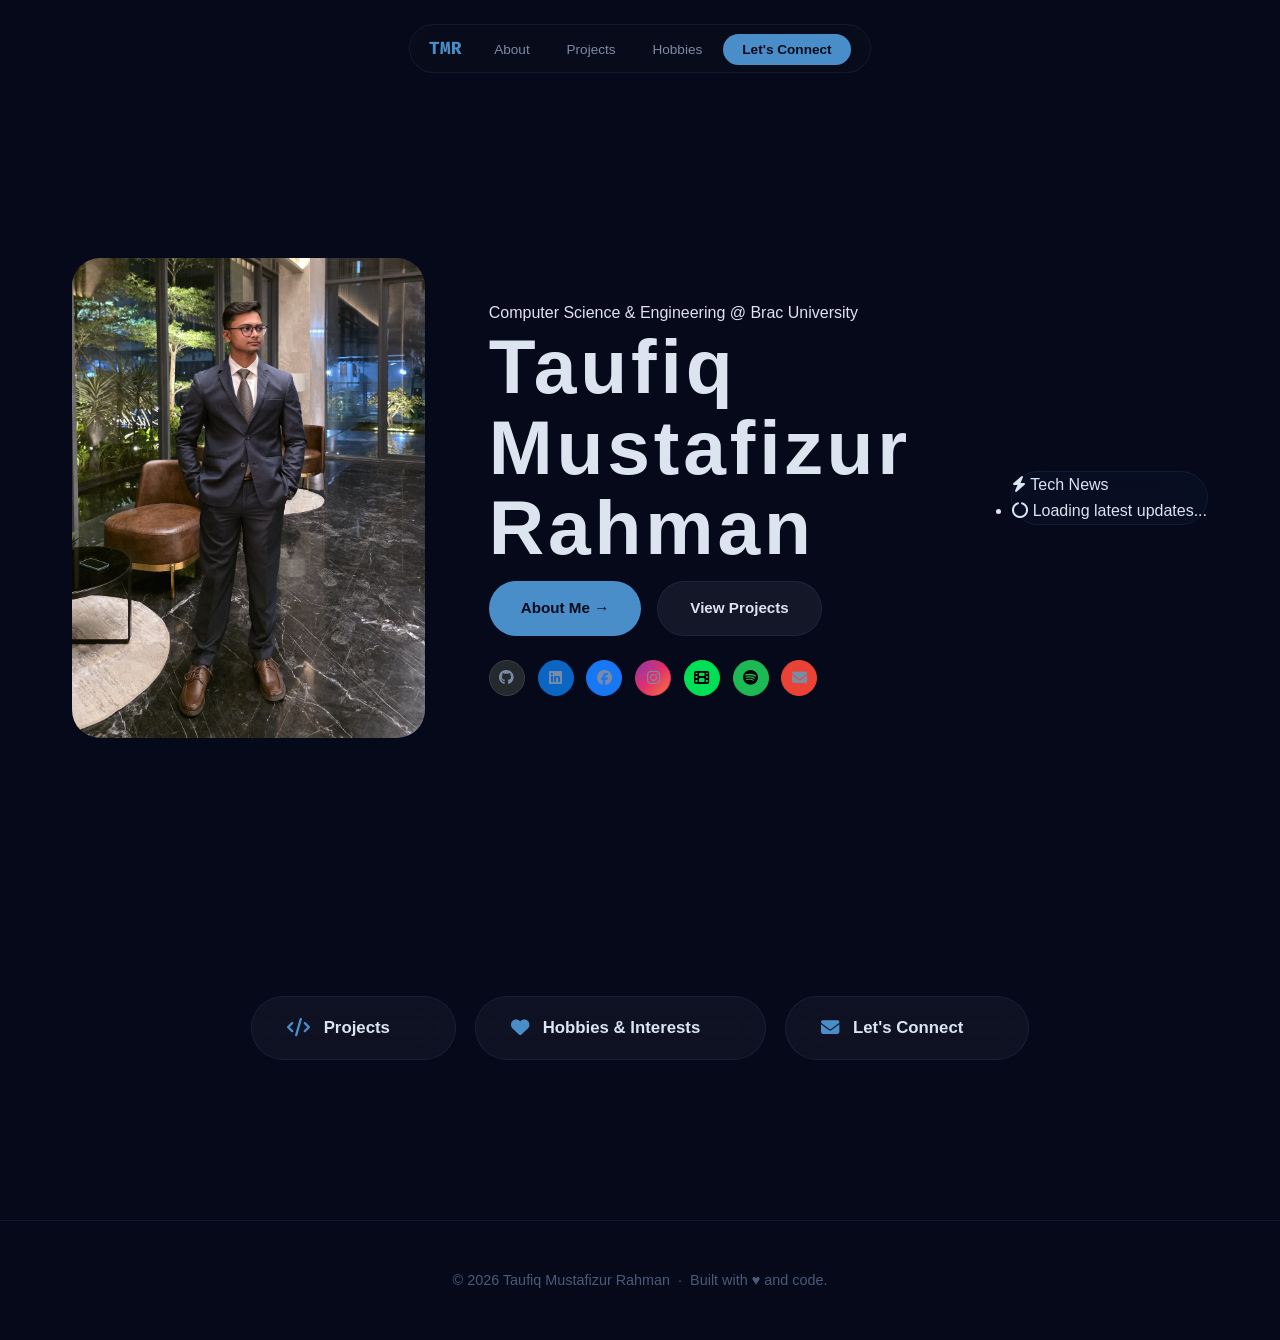
==== index.html @ 43b79d64 "Update index.html" ====
<!DOCTYPE html>
<html lang="en">

<head>
    <meta charset="UTF-8">
    <meta name="viewport" content="width=device-width, initial-scale=1.0">
    <title>Taufiq Mustafizur Rahman | Portfolio</title>
    <meta name="description"
        content="Portfolio of Taufiq Mustafizur Rahman — Computer Science & Engineering student at Brac University.">
    <link rel="preconnect" href="https://fonts.googleapis.com">
    <link rel="preconnect" href="https://fonts.gstatic.com" crossorigin>
    <link
        href="https://fonts.googleapis.com/css2?family=Plus+Jakarta+Sans:wght@300;400;500;600;700;800&family=Fira+Code:wght@400;500;600&display=swap"
        rel="stylesheet">
    <link rel="stylesheet" href="https://cdnjs.cloudflare.com/ajax/libs/font-awesome/6.4.0/css/all.min.css">
    <link rel="stylesheet" href="style.css">
</head>

<body>
    <!-- Animated Background -->
    <div class="portfolio-bg">
        <div class="orb orb-1"></div>
        <div class="orb orb-2"></div>
        <div class="orb orb-3"></div>
    </div>

    <!-- Floating Particles -->
    <div class="particles-container" id="particles"></div>

    <!-- Cursor Glow -->
    <div class="cursor-glow" id="cursorGlow"></div>

    <nav class="navbar">
        <div class="nav-container">
            <a href="index.html" class="logo">TMR</a>
            <ul class="nav-links">
                <li><a href="about.html">About</a></li>
                <li><a href="projects.html">Projects</a></li>
                <li><a href="hobbies.html">Hobbies</a></li>
                <li><a href="connect.html" class="btn-nav">Let's Connect</a></li>
            </ul>
            <div class="hamburger">
                <span></span>
                <span></span>
                <span></span>
            </div>
        </div>
    </nav>

    <main>
        <!-- Hero Section -->
        <section id="home" class="hero">
            <div class="hero-content">

                <!-- Photo — blends into background -->
                <div class="hero-image-container">
                    <div class="image-blend-wrapper">
                        <img src="profile.jpg" alt="Taufiq Mustafizur Rahman" id="profile-pic">
                    </div>
                </div>

                <!-- Text -->
                <div class="hero-text">
                    <p class="hero-label">Computer Science &amp; Engineering @ Brac University</p>
                    <h1 class="greeting-name">
                        Taufiq
                        <span class="name-accent">Mustafizur</span>
                        Rahman
                    </h1>
                    <div class="hero-buttons">
                        <a href="about.html" class="btn-primary glow-btn">About Me →</a>
                        <a href="projects.html" class="btn-secondary">View Projects</a>
                    </div>
                    <div class="hero-socials">
                        <a href="https://github.com/taufiqmrahman" target="_blank" aria-label="GitHub"
                            class="social-github"><i class="fa-brands fa-github"></i></a>
                        <a href="https://www.linkedin.com/in/taufiq222/" target="_blank" aria-label="LinkedIn"
                            class="social-linkedin"><i class="fa-brands fa-linkedin"></i></a>
                        <a href="https://www.facebook.com/Letthebatbewithyou" target="_blank" aria-label="Facebook"
                            class="social-facebook"><i class="fa-brands fa-facebook"></i></a>
                        <a href="https://www.instagram.com/letthebatbewithyou/" target="_blank" aria-label="Instagram"
                            class="social-instagram"><i class="fa-brands fa-instagram"></i></a>
                        <a href="https://letterboxd.com/darkknight_exe/" target="_blank" aria-label="Letterboxd"
                            class="social-letterboxd"><i class="fa-solid fa-film"></i></a>
                        <a href="https://open.spotify.com/user/31wwhp4rhueq36bjptexk4fy2ndi?si=0b77aac83c774318"
                            target="_blank" aria-label="Spotify" class="social-spotify"><i
                                class="fa-brands fa-spotify"></i></a>
                        <a href="mailto:taufiq222003@gmail.com" aria-label="Email" class="social-email"><i
                                class="fa-solid fa-envelope"></i></a>
                    </div>
                </div>

                <!-- Tech News Section -->
                <div class="hero-news glassmorphism">
                    <div class="news-header">
                        <i class="fa-solid fa-bolt" style="color: var(--accent-light);"></i> Tech News
                    </div>
                    <div class="news-scroll-container">
                        <ul id="newsList" class="news-list">
                            <li><i class="fa-solid fa-circle-notch fa-spin"></i> Loading latest updates...</li>
                        </ul>
                    </div>
                </div>
            </div>
        </section>

        <!-- Explore Section -->
        <section id="explore" class="section explore-section">
            <div class="explore-buttons">
                <a href="projects.html" class="explore-btn" id="exploreProjects">
                    <i class="fa-solid fa-code"></i>
                    <span>Projects</span>
                    <span class="explore-btn-arrow">→</span>
                </a>
                <a href="hobbies.html" class="explore-btn" id="exploreHobbies">
                    <i class="fa-solid fa-heart"></i>
                    <span>Hobbies &amp; Interests</span>
                    <span class="explore-btn-arrow">→</span>
                </a>
                <a href="connect.html" class="explore-btn" id="exploreConnect">
                    <i class="fa-solid fa-envelope"></i>
                    <span>Let's Connect</span>
                    <span class="explore-btn-arrow">→</span>
                </a>
            </div>
        </section>
    </main>

    <footer>
        <p>© <span id="year"></span> Taufiq Mustafizur Rahman &nbsp;·&nbsp; Built with <span class="heart">♥</span> and code.</p>
    </footer>

    <script src="script.js"></script>
</body>

</html>
---- style.css ----
@font-face {
    font-family: 'Batman Forever';
    src: url('batman forever/batmfa__.ttf') format('truetype');
    font-weight: normal;
    font-style: normal;
}

:root {
    --bg-color: #06091a;
    --bg-card: rgba(255, 255, 255, 0.04);
    --bg-card-hover: rgba(255, 255, 255, 0.07);
    --text-primary: #dce4f0;
    --text-secondary: #7a8ba8;
    --text-muted: #4a5a78;
    --accent-cyan: #4a8ec9;
    --accent-purple: #3a6aa0;
    --accent-green: #5a9ad5;
    --accent-yellow: #6aafe0;
    --accent-pink: #3a6aa0;
    --glass-bg: rgba(60, 100, 160, 0.06);
    --glass-border: rgba(74, 142, 201, 0.12);
    --glass-border-hover: rgba(74, 142, 201, 0.25);
    --font-heading: 'Inter', sans-serif;
    --font-body: 'Inter', sans-serif;
    --font-mono: 'Fira Code', monospace;
    --radius-sm: 12px;
    --radius-md: 20px;
    --radius-lg: 28px;
    --radius-xl: 32px;
    --transition: all 0.35s cubic-bezier(0.4, 0, 0.2, 1);
}

* {
    margin: 0;
    padding: 0;
    box-sizing: border-box;
}

html {
    scroll-behavior: smooth;
}

body {
    font-family: var(--font-body);
    background-color: var(--bg-color);
    color: var(--text-primary);
    line-height: 1.6;
    overflow-x: hidden;
    position: relative;
}

/* ===== GOTHAM CITYSCAPE BACKGROUND ===== */
.gotham-bg {
    position: fixed;
    top: 0;
    left: 0;
    width: 100vw;
    height: 100vh;
    z-index: -3;
    pointer-events: none;
    overflow: hidden;
    background: linear-gradient(to bottom, #04061a 0%, #07102a 30%, #0b1535 70%, #0f1a40 100%);
}

.gotham-skyline {
    position: absolute;
    bottom: 0;
    left: 0;
    right: 0;
    height: 55%;
    background:
        /* Front row - darkest, tallest */
        linear-gradient(to bottom, #12141e 0%, #0e1018 100%) no-repeat 2% bottom / 4% 45%,
        linear-gradient(to bottom, #16182a 0%, #10121c 100%) no-repeat 7% bottom / 5% 62%,
        linear-gradient(to bottom, #131520 0%, #0f111a 100%) no-repeat 13% bottom / 3% 35%,
        linear-gradient(to bottom, #191b2e 0%, #12141e 100%) no-repeat 17% bottom / 6% 78%,
        linear-gradient(to bottom, #14162a 0%, #0e1018 100%) no-repeat 24% bottom / 4.5% 50%,
        linear-gradient(to bottom, #1a1c30 0%, #13152a 100%) no-repeat 29% bottom / 7% 85%,
        linear-gradient(to bottom, #12141e 0%, #0e1018 100%) no-repeat 37% bottom / 3.5% 40%,
        linear-gradient(to bottom, #17192c 0%, #11131e 100%) no-repeat 41% bottom / 5% 58%,
        linear-gradient(to bottom, #1c1e34 0%, #14162a 100%) no-repeat 47% bottom / 8% 92%,
        linear-gradient(to bottom, #13152a 0%, #0f111a 100%) no-repeat 56% bottom / 4% 48%,
        linear-gradient(to bottom, #18192e 0%, #12141e 100%) no-repeat 61% bottom / 6% 70%,
        linear-gradient(to bottom, #14162a 0%, #10121c 100%) no-repeat 68% bottom / 4% 52%,
        linear-gradient(to bottom, #1b1d32 0%, #13152a 100%) no-repeat 73% bottom / 7% 82%,
        linear-gradient(to bottom, #15172a 0%, #0f111a 100%) no-repeat 81% bottom / 5% 55%,
        linear-gradient(to bottom, #12141e 0%, #0e1018 100%) no-repeat 87% bottom / 3.5% 42%,
        linear-gradient(to bottom, #17192c 0%, #11131e 100%) no-repeat 91% bottom / 6% 65%,
        linear-gradient(to bottom, #14162a 0%, #0e1018 100%) no-repeat 97% bottom / 4% 50%;
    opacity: 1;
}

/* Building window lights */
.gotham-skyline::after {
    content: '';
    position: absolute;
    bottom: 0;
    left: 0;
    right: 0;
    height: 100%;
    background-image:
        radial-gradient(1px 1px at 8% 60%, rgba(120, 170, 230, 0.5) 50%, transparent 100%),
        radial-gradient(1px 1px at 18% 40%, rgba(120, 170, 230, 0.4) 50%, transparent 100%),
        radial-gradient(1px 1px at 19% 45%, rgba(120, 170, 230, 0.3) 50%, transparent 100%),
        radial-gradient(1px 1px at 30% 30%, rgba(120, 170, 230, 0.5) 50%, transparent 100%),
        radial-gradient(1px 1px at 31% 35%, rgba(120, 170, 230, 0.4) 50%, transparent 100%),
        radial-gradient(1px 1px at 48% 20%, rgba(120, 170, 230, 0.5) 50%, transparent 100%),
        radial-gradient(1px 1px at 49% 25%, rgba(120, 170, 230, 0.3) 50%, transparent 100%),
        radial-gradient(1px 1px at 49% 30%, rgba(120, 170, 230, 0.4) 50%, transparent 100%),
        radial-gradient(1px 1px at 62% 45%, rgba(120, 170, 230, 0.4) 50%, transparent 100%),
        radial-gradient(1px 1px at 74% 32%, rgba(120, 170, 230, 0.5) 50%, transparent 100%),
        radial-gradient(1px 1px at 75% 38%, rgba(120, 170, 230, 0.3) 50%, transparent 100%),
        radial-gradient(1px 1px at 92% 50%, rgba(120, 170, 230, 0.4) 50%, transparent 100%);
}

.gotham-fog {
    position: absolute;
    bottom: 0;
    left: 0;
    right: 0;
    height: 100%;
    background:
        radial-gradient(ellipse 120% 30% at 50% 100%, rgba(8, 6, 18, 0.9) 0%, transparent 60%),
        radial-gradient(ellipse 80% 40% at 20% 90%, rgba(74, 100, 180, 0.04) 0%, transparent 50%),
        radial-gradient(ellipse 80% 40% at 80% 85%, rgba(80, 60, 140, 0.03) 0%, transparent 50%);
    pointer-events: none;
}

/* ===== ANIMATED CLOUDS ===== */
.gotham-cloud {
    position: absolute;
    border-radius: 50%;
    background: radial-gradient(ellipse, rgba(50, 55, 90, 0.8) 0%, rgba(35, 40, 70, 0.4) 40%, transparent 70%);
    pointer-events: none;
}

.cloud-1 {
    width: 500px;
    height: 130px;
    top: 5%;
    left: -15%;
    animation: driftCloud 35s linear infinite;
}

.cloud-2 {
    width: 650px;
    height: 150px;
    top: 12%;
    left: -25%;
    opacity: 0.85;
    animation: driftCloud 50s 3s linear infinite;
}

.cloud-3 {
    width: 450px;
    height: 110px;
    top: 22%;
    left: -15%;
    opacity: 0.7;
    animation: driftCloud 40s 10s linear infinite;
}

.cloud-4 {
    width: 600px;
    height: 140px;
    top: 8%;
    left: -30%;
    opacity: 0.6;
    animation: driftCloud 55s 18s linear infinite;
}

.cloud-5 {
    width: 400px;
    height: 100px;
    top: 28%;
    left: -12%;
    opacity: 0.55;
    animation: driftCloud 42s 7s linear infinite;
}

@keyframes driftCloud {
    0% {
        transform: translateX(0);
    }

    100% {
        transform: translateX(calc(100vw + 700px));
    }
}

/* ===== SWEEPING SPOTLIGHTS ===== */
.spotlight {
    position: absolute;
    bottom: 0;
    width: 300px;
    height: 110%;
    pointer-events: none;
    background: linear-gradient(to top,
            rgba(140, 175, 240, 0.12) 0%,
            rgba(140, 175, 240, 0.05) 30%,
            rgba(140, 175, 240, 0.015) 60%,
            transparent 90%);
    /* Cone shape: narrow point at bottom center, wide spread at top */
    clip-path: polygon(50% 100%, 0% 0%, 100% 0%);
}

/* Spotlight 1 — pivots from bottom-left area */
.spotlight-1 {
    left: 15%;
    transform-origin: bottom center;
    animation: sweepBeam1 7s ease-in-out infinite;
}

/* Spotlight 2 — pivots from bottom-right area */
.spotlight-2 {
    right: 15%;
    transform-origin: bottom center;
    animation: sweepBeam2 9s 3s ease-in-out infinite;
    opacity: 0.8;
}

@keyframes sweepBeam1 {
    0% {
        transform: rotate(-35deg);
        opacity: 0.3;
    }

    25% {
        transform: rotate(-10deg);
        opacity: 0.8;
    }

    50% {
        transform: rotate(20deg);
        opacity: 0.6;
    }

    75% {
        transform: rotate(-5deg);
        opacity: 0.9;
    }

    100% {
        transform: rotate(-35deg);
        opacity: 0.3;
    }
}

@keyframes sweepBeam2 {
    0% {
        transform: rotate(30deg);
        opacity: 0.2;
    }

    30% {
        transform: rotate(5deg);
        opacity: 0.7;
    }

    60% {
        transform: rotate(-25deg);
        opacity: 0.5;
    }

    80% {
        transform: rotate(10deg);
        opacity: 0.8;
    }

    100% {
        transform: rotate(30deg);
        opacity: 0.2;
    }
}

/* ===== BAT SIGNAL at top ===== */
.bat-signal {
    position: absolute;
    top: 12%;
    left: 50%;
    transform: translateX(-50%);
    display: flex;
    align-items: center;
    justify-content: center;
    animation: batSignalPulse 4s ease-in-out infinite;
}

.bat-signal img {
    width: 250px;
    height: auto;
    filter: invert(1) sepia(1) saturate(3) hue-rotate(190deg) brightness(2) drop-shadow(0 0 15px rgba(150, 200, 255, 0.9)) drop-shadow(0 0 35px rgba(130, 180, 255, 0.5)) drop-shadow(0 0 70px rgba(110, 160, 240, 0.25));
    opacity: 0.85;
}

@keyframes batSignalPulse {

    0%,
    100% {
        opacity: 0.7;
        transform: translateX(-50%) scale(1);
    }

    50% {
        opacity: 1;
        transform: translateX(-50%) scale(1.04);
    }
}

/* ===== ANIMATED BATS ===== */
.bat-container {
    position: fixed;
    top: 0;
    left: 0;
    width: 100vw;
    height: 100vh;
    z-index: -1;
    pointer-events: none;
    overflow: hidden;
}

.bat {
    position: absolute;
    font-size: 1rem;
    opacity: 0;
    animation-timing-function: linear;
    animation-iteration-count: infinite;
    filter: drop-shadow(0 0 3px rgba(0, 0, 0, 0.5));
}

.bat svg {
    fill: rgba(10, 18, 40, 0.95);
    width: 1em;
    height: 1em;
}

.bat-1 {
    animation: flyBat1 12s 0s infinite;
    font-size: 2.8rem;
}

.bat-2 {
    animation: flyBat2 15s 2s infinite;
    font-size: 2rem;
}

.bat-3 {
    animation: flyBat3 10s 4s infinite;
    font-size: 2.4rem;
}

.bat-4 {
    animation: flyBat4 18s 1s infinite;
    font-size: 1.6rem;
}

.bat-5 {
    animation: flyBat5 14s 6s infinite;
    font-size: 2.6rem;
}

.bat-6 {
    animation: flyBat6 11s 3s infinite;
    font-size: 1.8rem;
}

.bat-7 {
    animation: flyBat7 16s 5s infinite;
    font-size: 2.2rem;
}

.bat-8 {
    animation: flyBat8 13s 7s infinite;
    font-size: 1.4rem;
}

@keyframes flyBat1 {
    0% {
        left: -5%;
        top: 25%;
        opacity: 0;
        transform: scaleX(1);
    }

    5% {
        opacity: 0.6;
    }

    50% {
        top: 15%;
    }

    95% {
        opacity: 0.6;
    }

    100% {
        left: 105%;
        top: 20%;
        opacity: 0;
        transform: scaleX(1);
    }
}

@keyframes flyBat2 {
    0% {
        right: -5%;
        top: 35%;
        opacity: 0;
        transform: scaleX(-1);
        left: auto;
    }

    5% {
        opacity: 0.5;
    }

    50% {
        top: 28%;
    }

    95% {
        opacity: 0.5;
    }

    100% {
        right: 105%;
        top: 32%;
        opacity: 0;
        transform: scaleX(-1);
        left: auto;
    }
}

@keyframes flyBat3 {
    0% {
        left: -5%;
        top: 10%;
        opacity: 0;
        transform: scaleX(1) rotate(-5deg);
    }

    5% {
        opacity: 0.7;
    }

    30% {
        top: 18%;
    }

    70% {
        top: 8%;
    }

    95% {
        opacity: 0.7;
    }

    100% {
        left: 105%;
        top: 14%;
        opacity: 0;
        transform: scaleX(1) rotate(5deg);
    }
}

@keyframes flyBat4 {
    0% {
        left: 20%;
        top: -5%;
        opacity: 0;
    }

    5% {
        opacity: 0.4;
    }

    50% {
        left: 70%;
        top: 30%;
    }

    95% {
        opacity: 0.4;
    }

    100% {
        left: 110%;
        top: 50%;
        opacity: 0;
    }
}

@keyframes flyBat5 {
    0% {
        right: -5%;
        top: 45%;
        opacity: 0;
        transform: scaleX(-1);
        left: auto;
    }

    5% {
        opacity: 0.5;
    }

    40% {
        top: 35%;
    }

    80% {
        top: 42%;
    }

    95% {
        opacity: 0.5;
    }

    100% {
        right: 105%;
        top: 38%;
        opacity: 0;
        transform: scaleX(-1);
        left: auto;
    }
}

@keyframes flyBat6 {
    0% {
        left: -5%;
        top: 55%;
        opacity: 0;
    }

    5% {
        opacity: 0.4;
    }

    50% {
        top: 48%;
    }

    95% {
        opacity: 0.4;
    }

    100% {
        left: 105%;
        top: 52%;
        opacity: 0;
    }
}

@keyframes flyBat7 {
    0% {
        left: 80%;
        top: -5%;
        opacity: 0;
    }

    5% {
        opacity: 0.35;
    }

    50% {
        left: 30%;
        top: 25%;
    }

    95% {
        opacity: 0.35;
    }

    100% {
        left: -10%;
        top: 45%;
        opacity: 0;
    }
}

@keyframes flyBat8 {
    0% {
        left: -5%;
        top: 60%;
        opacity: 0;
        transform: rotate(-8deg);
    }

    5% {
        opacity: 0.3;
    }

    50% {
        top: 50%;
    }

    95% {
        opacity: 0.3;
    }

    100% {
        left: 105%;
        top: 55%;
        opacity: 0;
        transform: rotate(5deg);
    }
}

/* Wing flap animation */
.bat svg {
    animation: wingFlap 0.3s ease-in-out infinite alternate;
}

@keyframes wingFlap {
    0% {
        transform: scaleY(1);
    }

    100% {
        transform: scaleY(0.6);
    }
}

/* ===== CLICK BAT SWARM ===== */
.bat-swarm-container {
    position: fixed;
    top: 0;
    left: 0;
    width: 100vw;
    height: 100vh;
    z-index: 9999;
    pointer-events: none;
    overflow: hidden;
}

.swarm-bat {
    position: absolute;
    opacity: 0;
    pointer-events: none;
}

.swarm-bat svg {
    fill: rgba(8, 12, 30, 0.95);
    width: 1em;
    height: 1em;
    animation: wingFlap 0.15s ease-in-out infinite alternate;
}

/* ===== AMBIENT GLOW BLOBS ===== */
.glow-blob {
    position: fixed;
    border-radius: 50%;
    filter: blur(120px);
    opacity: 0.18;
    z-index: -1;
    pointer-events: none;
}

.glow-blob-1 {
    width: 500px;
    height: 500px;
    background: radial-gradient(circle, rgba(74, 142, 201, 0.6), transparent 70%);
    top: -100px;
    left: -150px;
}

.glow-blob-2 {
    width: 400px;
    height: 400px;
    background: radial-gradient(circle, rgba(58, 106, 160, 0.5), transparent 70%);
    top: 50%;
    right: -100px;
}

.glow-blob-3 {
    width: 350px;
    height: 350px;
    background: radial-gradient(circle, rgba(90, 154, 213, 0.4), transparent 70%);
    bottom: -80px;
    left: 30%;
}

/* ===== TYPOGRAPHY ===== */
h1,
h2,
h3 {
    font-family: var(--font-heading);
    font-weight: 800;
    letter-spacing: -0.02em;
}

.neon-green {
    color: var(--accent-green);
}

/* ===== GLASSMORPHISM UTILITY ===== */
.glassmorphism {
    background: var(--glass-bg);
    backdrop-filter: blur(20px);
    -webkit-backdrop-filter: blur(20px);
    border: 1px solid var(--glass-border);
    border-radius: var(--radius-lg);
}

/* ===== NAVIGATION ===== */
.navbar {
    position: fixed;
    top: 1.5rem;
    left: 50%;
    transform: translateX(-50%);
    z-index: 1000;
    padding: 0.6rem 1.2rem;
    background: rgba(10, 14, 26, 0.6);
    backdrop-filter: blur(20px);
    -webkit-backdrop-filter: blur(20px);
    border: 1px solid var(--glass-border);
    border-radius: 100px;
    transition: var(--transition);
    width: auto;
    max-width: 620px;
}

.nav-container {
    display: flex;
    justify-content: space-between;
    align-items: center;
    gap: 1rem;
}

.logo {
    font-family: var(--font-mono);
    font-size: 1.1rem;
    font-weight: 700;
    color: var(--accent-cyan);
    text-decoration: none;
    display: flex;
    align-items: center;
    gap: 0.4rem;
    white-space: nowrap;
}

.logo-text {
    color: var(--text-primary);
    font-weight: 600;
}

.nav-links {
    display: flex;
    list-style: none;
    gap: 0.3rem;
    align-items: center;
}

.nav-links a {
    color: var(--text-secondary);
    text-decoration: none;
    font-size: 0.85rem;
    font-weight: 500;
    transition: var(--transition);
    padding: 0.5rem 1rem;
    border-radius: 100px;
    position: relative;
}

.nav-links a:hover {
    color: var(--text-primary);
    background: rgba(255, 255, 255, 0.06);
}

.nav-links a:not(.btn-nav)::after {
    display: none;
}

.btn-nav {
    background: var(--accent-cyan) !important;
    color: var(--bg-color) !important;
    font-weight: 700 !important;
    padding: 0.5rem 1.2rem !important;
}

.btn-nav:hover {
    background: #3a7ab8 !important;
    box-shadow: 0 0 20px rgba(74, 142, 201, 0.3);
}

.hamburger {
    display: none;
    flex-direction: column;
    gap: 5px;
    cursor: pointer;
}

.hamburger span {
    width: 22px;
    height: 2px;
    background-color: var(--text-primary);
    transition: var(--transition);
    border-radius: 2px;
}

/* ===== BUTTONS ===== */
.btn-primary,
.btn-secondary {
    display: inline-flex;
    align-items: center;
    gap: 0.5rem;
    padding: 0.9rem 2rem;
    border-radius: 100px;
    text-decoration: none;
    font-family: var(--font-body);
    font-size: 0.95rem;
    font-weight: 600;
    transition: var(--transition);
    cursor: pointer;
    border: none;
}

.btn-primary {
    background: var(--accent-cyan);
    color: var(--bg-color);
}

.btn-primary:hover {
    background: #3a7ab8;
    box-shadow: 0 0 30px rgba(74, 142, 201, 0.3);
    transform: translateY(-2px);
}

.btn-secondary {
    background: rgba(255, 255, 255, 0.06);
    color: var(--text-primary);
    border: 1px solid var(--glass-border);
}

.btn-secondary:hover {
    background: rgba(255, 255, 255, 0.1);
    border-color: var(--glass-border-hover);
    transform: translateY(-2px);
}

.glow-btn {
    position: relative;
}

/* ===== HERO SOCIAL ICONS ===== */
.hero-socials {
    display: flex;
    align-items: center;
    gap: 0.8rem;
    margin-top: 1.5rem;
}

.hero-socials a {
    display: flex;
    align-items: center;
    justify-content: center;
    width: 36px;
    height: 36px;
    border-radius: 50%;
    background: rgba(255, 255, 255, 0.06);
    border: 1px solid rgba(74, 142, 201, 0.15);
    color: var(--text-secondary);
    font-size: 0.95rem;
    text-decoration: none;
    transition: var(--transition);
}

.hero-socials a:hover {
    color: var(--accent-cyan);
    background: rgba(74, 142, 201, 0.12);
    border-color: rgba(74, 142, 201, 0.35);
    transform: translateY(-2px);
    box-shadow: 0 4px 15px rgba(74, 142, 201, 0.2);
}

/* ===== MAIN LAYOUT ===== */
main {
    max-width: 1200px;
    margin: 0 auto;
    padding: 0 2rem;
}

.section {
    padding: 5rem 0;
}

.section-title {
    font-family: var(--font-heading);
    font-size: 2.5rem;
    font-weight: 800;
    color: var(--text-primary);
    margin-bottom: 3rem;
    position: relative;
    display: inline-flex;
    align-items: center;
    gap: 0.75rem;
}

.section-title::before {
    content: '';
    display: inline-block;
    width: 12px;
    height: 12px;
    background: var(--accent-cyan);
    border-radius: 50%;
    flex-shrink: 0;
}

.section-title::after {
    display: none;
}

/* ===== HERO SECTION ===== */
.hero {
    min-height: 100vh;
    display: flex;
    align-items: center;
    padding-top: 6rem;
}

.hero-content {
    display: flex;
    align-items: center;
    gap: 4rem;
    width: 100%;
}

.hero-image-container {
    flex: 1;
    display: flex;
    justify-content: center;
    position: relative;
}

.image-placeholder {
    width: 320px;
    height: 440px;
    border-radius: var(--radius-xl);
    position: relative;
    padding: 4px;
    background: linear-gradient(135deg, #0c1a3a, #4a8ec9, #2a4a7a, #0c1a3a);
    overflow: hidden;
    box-shadow: 0 0 30px rgba(74, 142, 201, 0.2), inset 0 0 20px rgba(0, 0, 0, 0.3);
}

.glow-effect {
    position: absolute;
    inset: 0;
    border-radius: var(--radius-xl);
    box-shadow: 0 0 40px rgba(74, 142, 201, 0.15), 0 0 80px rgba(58, 106, 160, 0.08);
    pointer-events: none;
}

#profile-pic {
    width: 100%;
    height: 100%;
    border-radius: calc(var(--radius-xl) - 4px);
    object-fit: cover;
    object-position: center top;
    background-color: var(--bg-color);
}

.hero-text {
    flex: 1.3;
}

.greeting-name {
    font-family: 'Batman Forever', var(--font-heading), sans-serif;
    font-size: 4.8rem;
    line-height: 1.05;
    color: var(--text-primary);
    margin-bottom: 0.8rem;
    letter-spacing: 0.05em;
    text-shadow: none;
}

.hero-text .neon-green {
    font-family: var(--font-body);
    font-size: 1.1rem;
    font-weight: 500;
    color: var(--accent-cyan);
    letter-spacing: 0.05em;
    text-transform: uppercase;
}

.title {
    font-size: 3.5rem;
    line-height: 1.1;
    margin-bottom: 1.5rem;
}

.greeting {
    font-size: 1rem;
    color: var(--accent-green);
    margin-bottom: 1rem;
}

.description {
    font-size: 1.1rem;
    color: var(--text-secondary);
    margin-bottom: 2rem;
    max-width: 500px;
}

.cursor {
    display: inline-block;
    width: 10px;
    background-color: var(--accent-cyan);
    animation: blink 1s step-end infinite;
}

@keyframes blink {

    0%,
    100% {
        opacity: 1;
    }

    50% {
        opacity: 0;
    }
}

.hero-buttons {
    display: flex;
    gap: 1rem;
    margin-top: 0.5rem;
}

/* ===== PROJECTS (BENTO GRID) ===== */
.projects-grid {
    display: grid;
    grid-template-columns: repeat(auto-fill, minmax(320px, 1fr));
    gap: 1.5rem;
}

.card {
    padding: 2.5rem;
    transition: var(--transition);
    display: flex;
    flex-direction: column;
    border-radius: var(--radius-lg);
    background: var(--bg-card);
    border: 1px solid var(--glass-border);
    backdrop-filter: blur(16px);
    -webkit-backdrop-filter: blur(16px);
    position: relative;
    overflow: hidden;
}

.card::before {
    content: '';
    position: absolute;
    top: 0;
    left: 0;
    right: 0;
    height: 3px;
    background: linear-gradient(90deg, #4a8ec9, #2a4a7a);
    opacity: 0;
    transition: var(--transition);
}

.card:hover {
    transform: translateY(-6px);
    background: var(--bg-card-hover);
    border-color: var(--glass-border-hover);
    box-shadow: 0 20px 40px rgba(0, 0, 0, 0.3);
}

.card:hover::before {
    opacity: 1;
}

.card-icon {
    font-family: var(--font-mono);
    font-size: 2rem;
    color: var(--accent-green);
    margin-bottom: 1rem;
}

.card h3 {
    font-size: 1.4rem;
    font-weight: 700;
    margin-bottom: 0.8rem;
    color: var(--text-primary);
}

.card p {
    color: var(--text-secondary);
    margin-bottom: 1.5rem;
    flex-grow: 1;
    font-size: 0.95rem;
    line-height: 1.7;
}

.tags {
    display: flex;
    gap: 0.5rem;
    margin-bottom: 1.5rem;
    flex-wrap: wrap;
}

.tags span {
    font-family: var(--font-mono);
    font-size: 0.75rem;
    padding: 0.3rem 0.9rem;
    background: rgba(34, 211, 238, 0.1);
    color: var(--accent-cyan);
    border-radius: 100px;
    border: 1px solid rgba(34, 211, 238, 0.15);
}

.card-link {
    color: var(--text-primary);
    text-decoration: none;
    font-family: var(--font-body);
    font-size: 0.9rem;
    font-weight: 600;
    transition: var(--transition);
    align-self: flex-start;
    display: inline-flex;
    align-items: center;
    gap: 0.4rem;
}

.card-link:hover {
    color: var(--accent-cyan);
}

/* ===== EXPLORE BUTTONS (Home Page Nav) ===== */
.explore-section {
    padding-top: 6rem !important;
    padding-bottom: 6rem;
}

.explore-buttons {
    display: flex;
    flex-wrap: wrap;
    gap: 1.2rem;
    justify-content: center;
    align-items: center;
}

.explore-btn {
    display: inline-flex;
    align-items: center;
    gap: 0.85rem;
    padding: 1.1rem 2.2rem;
    border-radius: 100px;
    text-decoration: none;
    font-family: var(--font-body);
    font-size: 1.05rem;
    font-weight: 600;
    color: var(--text-primary);
    background: var(--bg-card);
    border: 1px solid var(--glass-border);
    backdrop-filter: blur(16px);
    -webkit-backdrop-filter: blur(16px);
    transition: all 0.4s cubic-bezier(0.4, 0, 0.2, 1);
    position: relative;
    overflow: hidden;
    cursor: pointer;
}

.explore-btn i {
    font-size: 1.15rem;
    color: var(--accent-cyan);
    transition: transform 0.3s ease;
}

.explore-btn::before {
    content: '';
    position: absolute;
    inset: 0;
    border-radius: 100px;
    background: linear-gradient(135deg, rgba(74, 142, 201, 0.1), rgba(58, 106, 160, 0.05));
    opacity: 0;
    transition: opacity 0.4s ease;
}

.explore-btn:hover::before {
    opacity: 1;
}

.explore-btn:hover {
    border-color: rgba(74, 142, 201, 0.45);
    transform: translateY(-4px);
    box-shadow:
        0 10px 30px rgba(74, 142, 201, 0.18),
        0 0 0 1px rgba(74, 142, 201, 0.1);
}

.explore-btn:hover i {
    transform: scale(1.15);
}

.explore-btn:active {
    transform: translateY(-1px);
}

.explore-btn-arrow {
    font-size: 1rem;
    opacity: 0;
    transform: translateX(-8px);
    transition: all 0.35s cubic-bezier(0.4, 0, 0.2, 1);
    color: var(--accent-cyan);
    flex-shrink: 0;
}

.explore-btn:hover .explore-btn-arrow {
    opacity: 1;
    transform: translateX(0);
}

/* ===== HOBBIES SECTION ===== */
.hobbies-grid {
    display: grid;
    grid-template-columns: repeat(auto-fill, minmax(180px, 1fr));
    gap: 1.5rem;
}

.hobby-card {
    background: var(--bg-card);
    border: 1px solid var(--glass-border);
    border-radius: var(--radius-md);
    padding: 2rem 1.5rem;
    text-align: center;
    transition: var(--transition);
    text-decoration: none;
    display: block;
    backdrop-filter: blur(16px);
    -webkit-backdrop-filter: blur(16px);
    position: relative;
    overflow: hidden;
}

.hobby-card::after {
    content: '→';
    position: absolute;
    top: 1rem;
    right: 1rem;
    font-size: 1rem;
    color: var(--text-muted);
    opacity: 0;
    transform: translateX(-5px);
    transition: var(--transition);
}

.hobby-card:hover::after {
    opacity: 1;
    transform: translateX(0);
}

.hobby-card:hover {
    background: var(--bg-card-hover);
    border-color: var(--glass-border-hover);
    transform: translateY(-5px);
    box-shadow: 0 15px 30px rgba(0, 0, 0, 0.2);
}

.hobby-icon {
    font-size: 2.8rem;
    margin-bottom: 1rem;
}

.hobby-card h3 {
    font-size: 1.1rem;
    font-weight: 700;
    margin-bottom: 0.4rem;
    color: var(--text-primary);
}

.hobby-card p {
    font-size: 0.85rem;
    color: var(--text-secondary);
    line-height: 1.5;
}

/* ===== CONTACT SECTION ===== */
.contact-container {
    display: flex;
    gap: 3rem;
    padding: 3rem;
    border-radius: var(--radius-lg);
    background: var(--bg-card);
    border: 1px solid var(--glass-border);
    backdrop-filter: blur(16px);
    -webkit-backdrop-filter: blur(16px);
}

.contact-info {
    flex: 1;
}

.contact-info p {
    color: var(--text-secondary);
    margin-bottom: 2rem;
    line-height: 1.7;
}

.social-links {
    display: flex;
    gap: 0.8rem;
    flex-wrap: wrap;
}

.social-icon {
    display: inline-flex;
    align-items: center;
    gap: 0.5rem;
    padding: 0.7rem 1.3rem;
    border: 1px solid transparent;
    border-radius: 100px;
    color: #fff;
    text-decoration: none;
    font-family: var(--font-body);
    font-size: 0.85rem;
    font-weight: 600;
    transition: var(--transition);
}

.social-icon i {
    font-size: 1.1rem;
}

.social-icon:hover {
    transform: translateY(-3px);
    filter: brightness(1.15);
}

/* Brand Colors */
a.social-github {
    background: #24292e;
    border-color: #3a3f45;
}
a.social-github:hover {
    box-shadow: 0 6px 20px rgba(36, 41, 46, 0.5);
    color: #fff;
}

a.social-linkedin {
    background: #0A66C2;
    border-color: #0A66C2;
}
a.social-linkedin:hover {
    box-shadow: 0 6px 20px rgba(10, 102, 194, 0.5);
    color: #fff;
}

a.social-facebook {
    background: #1877F2;
    border-color: #1877F2;
}
a.social-facebook:hover {
    box-shadow: 0 6px 20px rgba(24, 119, 242, 0.5);
    color: #fff;
}

a.social-instagram {
    background: linear-gradient(135deg, #833AB4, #E1306C, #F77737);
    border-color: #E1306C;
}
a.social-instagram:hover {
    box-shadow: 0 6px 20px rgba(225, 48, 108, 0.5);
    color: #fff;
}

a.social-letterboxd {
    background: #00E054;
    border-color: #00E054;
    color: #000;
    font-weight: 700;
}
a.social-letterboxd i {
    color: #000;
}
a.social-letterboxd:hover {
    box-shadow: 0 6px 20px rgba(0, 224, 84, 0.5);
    color: #000;
}

a.social-spotify {
    background: #1DB954;
    border-color: #1DB954;
    color: #000;
    font-weight: 700;
}
a.social-spotify i {
    color: #000;
}
a.social-spotify:hover {
    box-shadow: 0 6px 20px rgba(29, 185, 84, 0.5);
    color: #000;
}

a.social-email {
    background: #EA4335;
    border-color: #EA4335;
}
a.social-email:hover {
    box-shadow: 0 6px 20px rgba(234, 67, 53, 0.5);
    color: #fff;
}

.contact-form {
    flex: 1;
    display: flex;
    flex-direction: column;
    gap: 1.2rem;
}

.form-group input,
.form-group textarea {
    width: 100%;
    padding: 1rem 1.2rem;
    background: rgba(255, 255, 255, 0.04);
    border: 1px solid var(--glass-border);
    border-radius: var(--radius-sm);
    color: var(--text-primary);
    font-family: var(--font-body);
    font-size: 0.95rem;
    transition: var(--transition);
}

.form-group input::placeholder,
.form-group textarea::placeholder {
    color: var(--text-muted);
}

.form-group input:focus,
.form-group textarea:focus {
    outline: none;
    border-color: var(--accent-cyan);
    background: rgba(34, 211, 238, 0.03);
    box-shadow: 0 0 15px rgba(34, 211, 238, 0.08);
}

/* ===== FOOTER ===== */
footer {
    text-align: center;
    padding: 3rem 2rem;
    border-top: 1px solid var(--glass-border);
    margin-top: 4rem;
    font-family: var(--font-body);
    font-size: 0.9rem;
    color: var(--text-muted);
}

/* ===== MOBILE RESPONSIVENESS ===== */
@media (max-width: 900px) {
    .hero-content {
        flex-direction: column;
        text-align: center;
        gap: 2.5rem;
    }

    .hero-text {
        display: flex;
        flex-direction: column;
        align-items: center;
    }

    .greeting-name {
        font-size: 3rem;
    }

    .description {
        text-align: center;
    }

    .title {
        font-size: 2.5rem;
    }

    .contact-container {
        flex-direction: column;
        padding: 2rem;
    }

    .image-placeholder {
        width: 260px;
        height: 260px;
    }

    .section-title {
        font-size: 2rem;
    }
}

@media (max-width: 768px) {
    .navbar {
        left: 1rem;
        right: 1rem;
        transform: none;
        max-width: none;
        width: auto;
    }

    .hamburger {
        display: flex;
        z-index: 1001;
    }

    .nav-links {
        position: fixed;
        top: 0;
        right: -100%;
        width: 70%;
        height: 100vh;
        background: rgba(10, 14, 26, 0.95);
        backdrop-filter: blur(25px);
        -webkit-backdrop-filter: blur(25px);
        flex-direction: column;
        justify-content: center;
        transition: right 0.4s cubic-bezier(0.4, 0, 0.2, 1);
        border-left: 1px solid var(--glass-border);
        border-radius: 0;
        gap: 0;
    }

    .nav-links.active {
        right: 0;
    }

    .nav-links li {
        margin: 0.8rem 0;
    }

    .nav-links a {
        font-size: 1.1rem;
        padding: 0.8rem 2rem;
    }

    .hamburger.active span:nth-child(1) {
        transform: translateY(7px) rotate(45deg);
    }

    .hamburger.active span:nth-child(2) {
        opacity: 0;
    }

    .hamburger.active span:nth-child(3) {
        transform: translateY(-7px) rotate(-45deg);
    }

    .hero-buttons {
        flex-direction: column;
        width: 100%;
        align-items: center;
    }

    .btn-primary,
    .btn-secondary {
        width: 100%;
        justify-content: center;
        max-width: 280px;
    }

    .projects-grid {
        grid-template-columns: 1fr;
    }

    .hobbies-grid {
        grid-template-columns: repeat(2, 1fr);
    }

    .explore-buttons {
        flex-direction: column;
        align-items: stretch;
    }

    .explore-btn {
        justify-content: center;
    }

    .greeting-name {
        font-size: 2.4rem;
    }
}

@media (max-width: 480px) {
    main {
        padding: 0 1rem;
    }

    .hobbies-grid {
        grid-template-columns: repeat(2, 1fr);
        gap: 1rem;
    }

    .hobby-card {
        padding: 1.5rem 1rem;
    }

    .card {
        padding: 2rem 1.5rem;
    }

    .explore-btn {
        padding: 0.9rem 1.6rem;
        font-size: 0.95rem;
    }

    .greeting-name {
        font-size: 2rem;
    }
}
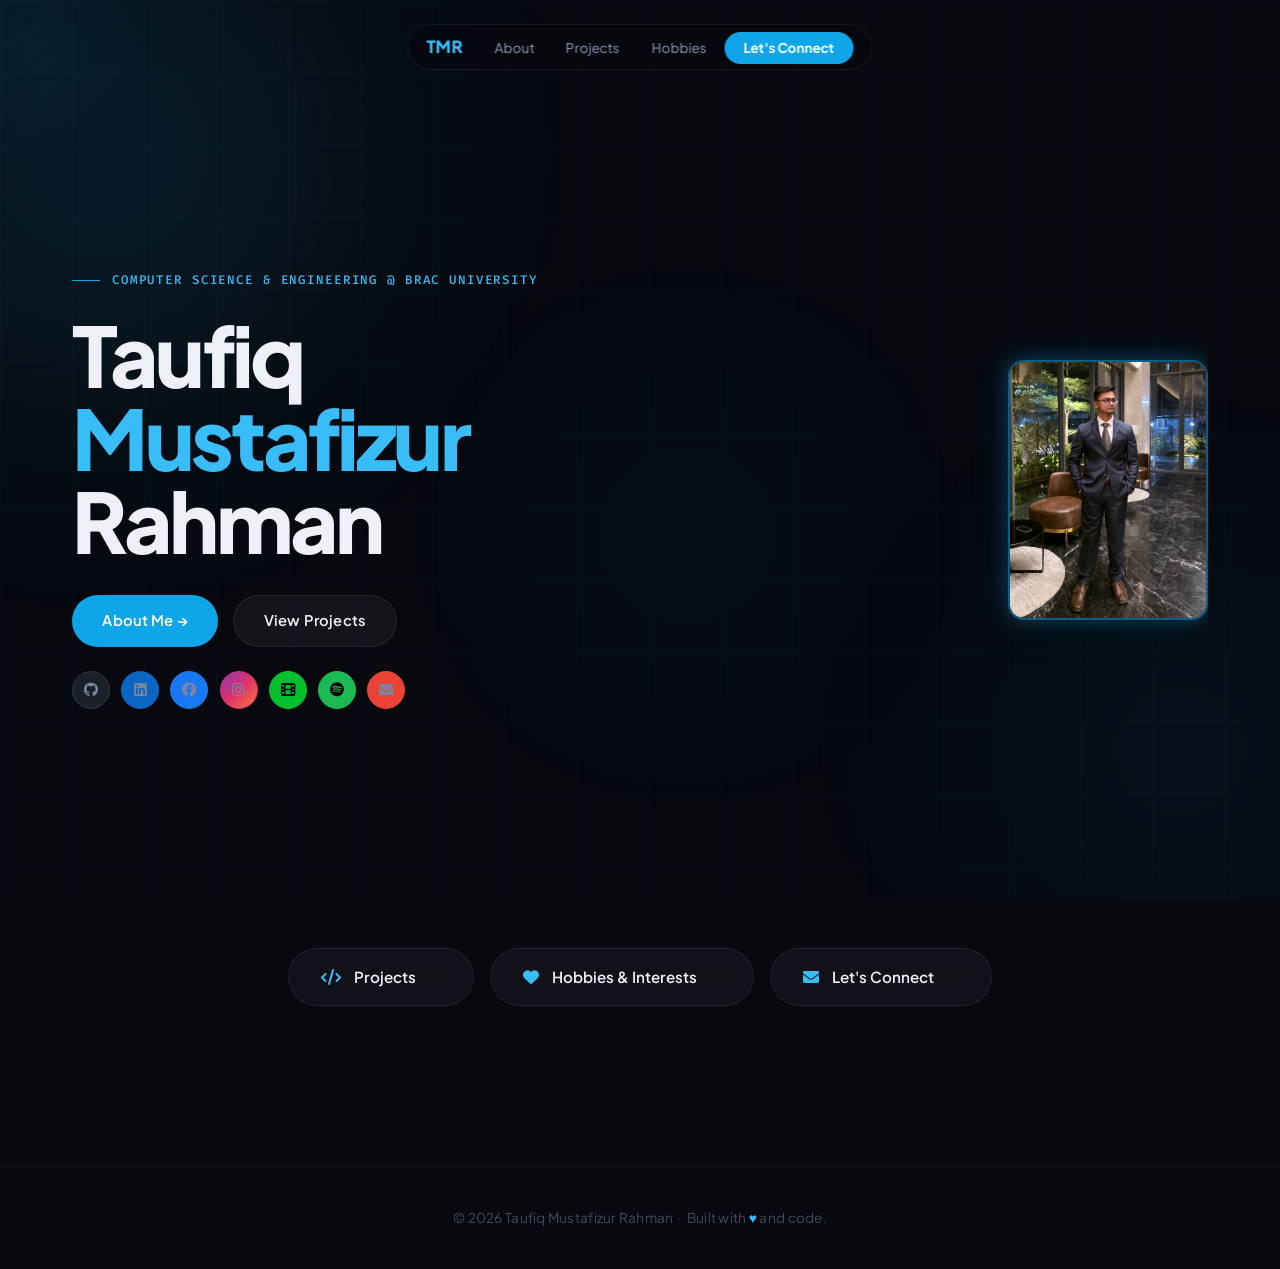
==== commit c1d58dc6: "Update index.html" ====
--- a/index.html
+++ b/index.html
@@ -90,17 +90,6 @@
                     </div>
                 </div>
 
-                <!-- Tech News Section -->
-                <div class="hero-news glassmorphism">
-                    <div class="news-header">
-                        <i class="fa-solid fa-bolt" style="color: var(--accent-light);"></i> Tech News
-                    </div>
-                    <div class="news-scroll-container">
-                        <ul id="newsList" class="news-list">
-                            <li><i class="fa-solid fa-circle-notch fa-spin"></i> Loading latest updates...</li>
-                        </ul>
-                    </div>
-                </div>
             </div>
         </section>
 
--- a/style.css
+++ b/style.css
@@ -1,33 +1,27 @@
-@font-face {
-    font-family: 'Batman Forever';
-    src: url('batman forever/batmfa__.ttf') format('truetype');
-    font-weight: normal;
-    font-style: normal;
-}
+/* ============================================================
+   PORTFOLIO — PROFESSIONAL REDESIGN
+   Font: Plus Jakarta Sans (all) + Fira Code (mono)
+   ============================================================ */
 
 :root {
-    --bg-color: #06091a;
+    --bg-color: #07090f;
+    --bg-secondary: #0d1117;
     --bg-card: rgba(255, 255, 255, 0.04);
     --bg-card-hover: rgba(255, 255, 255, 0.07);
-    --text-primary: #dce4f0;
-    --text-secondary: #7a8ba8;
-    --text-muted: #4a5a78;
-    --accent-cyan: #4a8ec9;
-    --accent-purple: #3a6aa0;
-    --accent-green: #5a9ad5;
-    --accent-yellow: #6aafe0;
-    --accent-pink: #3a6aa0;
-    --glass-bg: rgba(60, 100, 160, 0.06);
-    --glass-border: rgba(74, 142, 201, 0.12);
-    --glass-border-hover: rgba(74, 142, 201, 0.25);
-    --font-heading: 'Inter', sans-serif;
-    --font-body: 'Inter', sans-serif;
+    --text-primary: #eef0f6;
+    --text-secondary: #7a86a0;
+    --text-muted: #404a5e;
+    --accent: #0ea5e9;
+    --accent-light: #38bdf8;
+    --glass-border: rgba(255, 255, 255, 0.07);
+    --glass-border-hover: rgba(14, 165, 233, 0.25);
+    --font-body: 'Plus Jakarta Sans', sans-serif;
     --font-mono: 'Fira Code', monospace;
-    --radius-sm: 12px;
-    --radius-md: 20px;
-    --radius-lg: 28px;
-    --radius-xl: 32px;
-    --transition: all 0.35s cubic-bezier(0.4, 0, 0.2, 1);
+    --radius-sm: 10px;
+    --radius-md: 16px;
+    --radius-lg: 20px;
+    --radius-xl: 24px;
+    --transition: all 0.3s cubic-bezier(0.4, 0, 0.2, 1);
 }
 
 * {
@@ -36,9 +30,7 @@
     box-sizing: border-box;
 }
 
-html {
-    scroll-behavior: smooth;
-}
+html { scroll-behavior: smooth; }
 
 body {
     font-family: var(--font-body);
@@ -49,652 +41,121 @@
     position: relative;
 }
 
-/* ===== GOTHAM CITYSCAPE BACKGROUND ===== */
-.gotham-bg {
+/* ===== ANIMATED BACKGROUND ===== */
+.portfolio-bg {
     position: fixed;
-    top: 0;
-    left: 0;
-    width: 100vw;
-    height: 100vh;
+    top: 0; left: 0;
+    width: 100vw; height: 100vh;
     z-index: -3;
     pointer-events: none;
     overflow: hidden;
-    background: linear-gradient(to bottom, #04061a 0%, #07102a 30%, #0b1535 70%, #0f1a40 100%);
-}
-
-.gotham-skyline {
-    position: absolute;
-    bottom: 0;
-    left: 0;
-    right: 0;
-    height: 55%;
-    background:
-        /* Front row - darkest, tallest */
-        linear-gradient(to bottom, #12141e 0%, #0e1018 100%) no-repeat 2% bottom / 4% 45%,
-        linear-gradient(to bottom, #16182a 0%, #10121c 100%) no-repeat 7% bottom / 5% 62%,
-        linear-gradient(to bottom, #131520 0%, #0f111a 100%) no-repeat 13% bottom / 3% 35%,
-        linear-gradient(to bottom, #191b2e 0%, #12141e 100%) no-repeat 17% bottom / 6% 78%,
-        linear-gradient(to bottom, #14162a 0%, #0e1018 100%) no-repeat 24% bottom / 4.5% 50%,
-        linear-gradient(to bottom, #1a1c30 0%, #13152a 100%) no-repeat 29% bottom / 7% 85%,
-        linear-gradient(to bottom, #12141e 0%, #0e1018 100%) no-repeat 37% bottom / 3.5% 40%,
-        linear-gradient(to bottom, #17192c 0%, #11131e 100%) no-repeat 41% bottom / 5% 58%,
-        linear-gradient(to bottom, #1c1e34 0%, #14162a 100%) no-repeat 47% bottom / 8% 92%,
-        linear-gradient(to bottom, #13152a 0%, #0f111a 100%) no-repeat 56% bottom / 4% 48%,
-        linear-gradient(to bottom, #18192e 0%, #12141e 100%) no-repeat 61% bottom / 6% 70%,
-        linear-gradient(to bottom, #14162a 0%, #10121c 100%) no-repeat 68% bottom / 4% 52%,
-        linear-gradient(to bottom, #1b1d32 0%, #13152a 100%) no-repeat 73% bottom / 7% 82%,
-        linear-gradient(to bottom, #15172a 0%, #0f111a 100%) no-repeat 81% bottom / 5% 55%,
-        linear-gradient(to bottom, #12141e 0%, #0e1018 100%) no-repeat 87% bottom / 3.5% 42%,
-        linear-gradient(to bottom, #17192c 0%, #11131e 100%) no-repeat 91% bottom / 6% 65%,
-        linear-gradient(to bottom, #14162a 0%, #0e1018 100%) no-repeat 97% bottom / 4% 50%;
-    opacity: 1;
-}
-
-/* Building window lights */
-.gotham-skyline::after {
+    background: #07090f;
+}
+
+.portfolio-bg::after {
     content: '';
     position: absolute;
-    bottom: 0;
-    left: 0;
-    right: 0;
-    height: 100%;
+    inset: 0;
     background-image:
-        radial-gradient(1px 1px at 8% 60%, rgba(120, 170, 230, 0.5) 50%, transparent 100%),
-        radial-gradient(1px 1px at 18% 40%, rgba(120, 170, 230, 0.4) 50%, transparent 100%),
-        radial-gradient(1px 1px at 19% 45%, rgba(120, 170, 230, 0.3) 50%, transparent 100%),
-        radial-gradient(1px 1px at 30% 30%, rgba(120, 170, 230, 0.5) 50%, transparent 100%),
-        radial-gradient(1px 1px at 31% 35%, rgba(120, 170, 230, 0.4) 50%, transparent 100%),
-        radial-gradient(1px 1px at 48% 20%, rgba(120, 170, 230, 0.5) 50%, transparent 100%),
-        radial-gradient(1px 1px at 49% 25%, rgba(120, 170, 230, 0.3) 50%, transparent 100%),
-        radial-gradient(1px 1px at 49% 30%, rgba(120, 170, 230, 0.4) 50%, transparent 100%),
-        radial-gradient(1px 1px at 62% 45%, rgba(120, 170, 230, 0.4) 50%, transparent 100%),
-        radial-gradient(1px 1px at 74% 32%, rgba(120, 170, 230, 0.5) 50%, transparent 100%),
-        radial-gradient(1px 1px at 75% 38%, rgba(120, 170, 230, 0.3) 50%, transparent 100%),
-        radial-gradient(1px 1px at 92% 50%, rgba(120, 170, 230, 0.4) 50%, transparent 100%);
-}
-
-.gotham-fog {
-    position: absolute;
-    bottom: 0;
-    left: 0;
-    right: 0;
-    height: 100%;
-    background:
-        radial-gradient(ellipse 120% 30% at 50% 100%, rgba(8, 6, 18, 0.9) 0%, transparent 60%),
-        radial-gradient(ellipse 80% 40% at 20% 90%, rgba(74, 100, 180, 0.04) 0%, transparent 50%),
-        radial-gradient(ellipse 80% 40% at 80% 85%, rgba(80, 60, 140, 0.03) 0%, transparent 50%);
-    pointer-events: none;
-}
-
-/* ===== ANIMATED CLOUDS ===== */
-.gotham-cloud {
+        linear-gradient(rgba(14, 165, 233, 0.03) 1px, transparent 1px),
+        linear-gradient(90deg, rgba(14, 165, 233, 0.03) 1px, transparent 1px);
+    background-size: 72px 72px;
+}
+
+.orb {
     position: absolute;
     border-radius: 50%;
-    background: radial-gradient(ellipse, rgba(50, 55, 90, 0.8) 0%, rgba(35, 40, 70, 0.4) 40%, transparent 70%);
+    filter: blur(100px);
     pointer-events: none;
 }
 
-.cloud-1 {
-    width: 500px;
-    height: 130px;
-    top: 5%;
-    left: -15%;
-    animation: driftCloud 35s linear infinite;
-}
-
-.cloud-2 {
-    width: 650px;
-    height: 150px;
-    top: 12%;
-    left: -25%;
-    opacity: 0.85;
-    animation: driftCloud 50s 3s linear infinite;
-}
-
-.cloud-3 {
-    width: 450px;
-    height: 110px;
-    top: 22%;
-    left: -15%;
-    opacity: 0.7;
-    animation: driftCloud 40s 10s linear infinite;
-}
-
-.cloud-4 {
-    width: 600px;
-    height: 140px;
-    top: 8%;
-    left: -30%;
-    opacity: 0.6;
-    animation: driftCloud 55s 18s linear infinite;
-}
-
-.cloud-5 {
-    width: 400px;
-    height: 100px;
-    top: 28%;
-    left: -12%;
-    opacity: 0.55;
-    animation: driftCloud 42s 7s linear infinite;
-}
-
-@keyframes driftCloud {
-    0% {
-        transform: translateX(0);
-    }
-
-    100% {
-        transform: translateX(calc(100vw + 700px));
-    }
-}
-
-/* ===== SWEEPING SPOTLIGHTS ===== */
-.spotlight {
-    position: absolute;
-    bottom: 0;
-    width: 300px;
-    height: 110%;
+.orb-1 {
+    width: 700px; height: 700px;
+    background: radial-gradient(circle, rgba(14, 165, 233, 0.18) 0%, transparent 70%);
+    top: -200px; left: -250px;
+    animation: floatOrb1 22s ease-in-out infinite;
+}
+
+.orb-2 {
+    width: 500px; height: 500px;
+    background: radial-gradient(circle, rgba(2, 132, 199, 0.12) 0%, transparent 70%);
+    bottom: -100px; right: -150px;
+    animation: floatOrb2 28s 4s ease-in-out infinite;
+}
+
+.orb-3 {
+    width: 350px; height: 350px;
+    background: radial-gradient(circle, rgba(14, 165, 233, 0.08) 0%, transparent 70%);
+    top: 40%; left: 40%;
+    animation: floatOrb3 20s 8s ease-in-out infinite;
+}
+
+.orb-4 { display: none; }
+
+@keyframes floatOrb1 {
+    0%, 100% { transform: translate(0, 0); }
+    50% { transform: translate(50px, 40px); }
+}
+@keyframes floatOrb2 {
+    0%, 100% { transform: translate(0, 0); }
+    50% { transform: translate(-40px, -50px); }
+}
+@keyframes floatOrb3 {
+    0%, 100% { transform: translate(0, 0); }
+    50% { transform: translate(-30px, 30px); }
+}
+
+/* ===== CURSOR GLOW ===== */
+.cursor-glow {
+    position: fixed;
+    width: 350px; height: 350px;
+    border-radius: 50%;
+    background: radial-gradient(circle, rgba(14, 165, 233, 0.06) 0%, transparent 70%);
     pointer-events: none;
-    background: linear-gradient(to top,
-            rgba(140, 175, 240, 0.12) 0%,
-            rgba(140, 175, 240, 0.05) 30%,
-            rgba(140, 175, 240, 0.015) 60%,
-            transparent 90%);
-    /* Cone shape: narrow point at bottom center, wide spread at top */
-    clip-path: polygon(50% 100%, 0% 0%, 100% 0%);
-}
-
-/* Spotlight 1 — pivots from bottom-left area */
-.spotlight-1 {
-    left: 15%;
-    transform-origin: bottom center;
-    animation: sweepBeam1 7s ease-in-out infinite;
-}
-
-/* Spotlight 2 — pivots from bottom-right area */
-.spotlight-2 {
-    right: 15%;
-    transform-origin: bottom center;
-    animation: sweepBeam2 9s 3s ease-in-out infinite;
-    opacity: 0.8;
-}
-
-@keyframes sweepBeam1 {
-    0% {
-        transform: rotate(-35deg);
-        opacity: 0.3;
-    }
-
-    25% {
-        transform: rotate(-10deg);
-        opacity: 0.8;
-    }
-
-    50% {
-        transform: rotate(20deg);
-        opacity: 0.6;
-    }
-
-    75% {
-        transform: rotate(-5deg);
-        opacity: 0.9;
-    }
-
-    100% {
-        transform: rotate(-35deg);
-        opacity: 0.3;
-    }
-}
-
-@keyframes sweepBeam2 {
-    0% {
-        transform: rotate(30deg);
-        opacity: 0.2;
-    }
-
-    30% {
-        transform: rotate(5deg);
-        opacity: 0.7;
-    }
-
-    60% {
-        transform: rotate(-25deg);
-        opacity: 0.5;
-    }
-
-    80% {
-        transform: rotate(10deg);
-        opacity: 0.8;
-    }
-
-    100% {
-        transform: rotate(30deg);
-        opacity: 0.2;
-    }
-}
-
-/* ===== BAT SIGNAL at top ===== */
-.bat-signal {
-    position: absolute;
-    top: 12%;
-    left: 50%;
-    transform: translateX(-50%);
-    display: flex;
-    align-items: center;
-    justify-content: center;
-    animation: batSignalPulse 4s ease-in-out infinite;
-}
-
-.bat-signal img {
-    width: 250px;
-    height: auto;
-    filter: invert(1) sepia(1) saturate(3) hue-rotate(190deg) brightness(2) drop-shadow(0 0 15px rgba(150, 200, 255, 0.9)) drop-shadow(0 0 35px rgba(130, 180, 255, 0.5)) drop-shadow(0 0 70px rgba(110, 160, 240, 0.25));
-    opacity: 0.85;
-}
-
-@keyframes batSignalPulse {
-
-    0%,
-    100% {
-        opacity: 0.7;
-        transform: translateX(-50%) scale(1);
-    }
-
-    50% {
-        opacity: 1;
-        transform: translateX(-50%) scale(1.04);
-    }
-}
-
-/* ===== ANIMATED BATS ===== */
-.bat-container {
+    z-index: -1;
+    transform: translate(-50%, -50%);
+}
+
+/* ===== FLOATING PARTICLES ===== */
+.particles-container {
     position: fixed;
-    top: 0;
-    left: 0;
-    width: 100vw;
-    height: 100vh;
-    z-index: -1;
+    top: 0; left: 0;
+    width: 100vw; height: 100vh;
+    z-index: -2;
     pointer-events: none;
     overflow: hidden;
 }
 
-.bat {
+.particle {
     position: absolute;
-    font-size: 1rem;
+    border-radius: 50%;
     opacity: 0;
-    animation-timing-function: linear;
-    animation-iteration-count: infinite;
-    filter: drop-shadow(0 0 3px rgba(0, 0, 0, 0.5));
-}
-
-.bat svg {
-    fill: rgba(10, 18, 40, 0.95);
-    width: 1em;
-    height: 1em;
-}
-
-.bat-1 {
-    animation: flyBat1 12s 0s infinite;
-    font-size: 2.8rem;
-}
-
-.bat-2 {
-    animation: flyBat2 15s 2s infinite;
-    font-size: 2rem;
-}
-
-.bat-3 {
-    animation: flyBat3 10s 4s infinite;
-    font-size: 2.4rem;
-}
-
-.bat-4 {
-    animation: flyBat4 18s 1s infinite;
-    font-size: 1.6rem;
-}
-
-.bat-5 {
-    animation: flyBat5 14s 6s infinite;
-    font-size: 2.6rem;
-}
-
-.bat-6 {
-    animation: flyBat6 11s 3s infinite;
-    font-size: 1.8rem;
-}
-
-.bat-7 {
-    animation: flyBat7 16s 5s infinite;
-    font-size: 2.2rem;
-}
-
-.bat-8 {
-    animation: flyBat8 13s 7s infinite;
-    font-size: 1.4rem;
-}
-
-@keyframes flyBat1 {
-    0% {
-        left: -5%;
-        top: 25%;
-        opacity: 0;
-        transform: scaleX(1);
-    }
-
-    5% {
-        opacity: 0.6;
-    }
-
-    50% {
-        top: 15%;
-    }
-
-    95% {
-        opacity: 0.6;
-    }
-
-    100% {
-        left: 105%;
-        top: 20%;
-        opacity: 0;
-        transform: scaleX(1);
-    }
-}
-
-@keyframes flyBat2 {
-    0% {
-        right: -5%;
-        top: 35%;
-        opacity: 0;
-        transform: scaleX(-1);
-        left: auto;
-    }
-
-    5% {
-        opacity: 0.5;
-    }
-
-    50% {
-        top: 28%;
-    }
-
-    95% {
-        opacity: 0.5;
-    }
-
-    100% {
-        right: 105%;
-        top: 32%;
-        opacity: 0;
-        transform: scaleX(-1);
-        left: auto;
-    }
-}
-
-@keyframes flyBat3 {
-    0% {
-        left: -5%;
-        top: 10%;
-        opacity: 0;
-        transform: scaleX(1) rotate(-5deg);
-    }
-
-    5% {
-        opacity: 0.7;
-    }
-
-    30% {
-        top: 18%;
-    }
-
-    70% {
-        top: 8%;
-    }
-
-    95% {
-        opacity: 0.7;
-    }
-
-    100% {
-        left: 105%;
-        top: 14%;
-        opacity: 0;
-        transform: scaleX(1) rotate(5deg);
-    }
-}
-
-@keyframes flyBat4 {
-    0% {
-        left: 20%;
-        top: -5%;
-        opacity: 0;
-    }
-
-    5% {
-        opacity: 0.4;
-    }
-
-    50% {
-        left: 70%;
-        top: 30%;
-    }
-
-    95% {
-        opacity: 0.4;
-    }
-
-    100% {
-        left: 110%;
-        top: 50%;
-        opacity: 0;
-    }
-}
-
-@keyframes flyBat5 {
-    0% {
-        right: -5%;
-        top: 45%;
-        opacity: 0;
-        transform: scaleX(-1);
-        left: auto;
-    }
-
-    5% {
-        opacity: 0.5;
-    }
-
-    40% {
-        top: 35%;
-    }
-
-    80% {
-        top: 42%;
-    }
-
-    95% {
-        opacity: 0.5;
-    }
-
-    100% {
-        right: 105%;
-        top: 38%;
-        opacity: 0;
-        transform: scaleX(-1);
-        left: auto;
-    }
-}
-
-@keyframes flyBat6 {
-    0% {
-        left: -5%;
-        top: 55%;
-        opacity: 0;
-    }
-
-    5% {
-        opacity: 0.4;
-    }
-
-    50% {
-        top: 48%;
-    }
-
-    95% {
-        opacity: 0.4;
-    }
-
-    100% {
-        left: 105%;
-        top: 52%;
-        opacity: 0;
-    }
-}
-
-@keyframes flyBat7 {
-    0% {
-        left: 80%;
-        top: -5%;
-        opacity: 0;
-    }
-
-    5% {
-        opacity: 0.35;
-    }
-
-    50% {
-        left: 30%;
-        top: 25%;
-    }
-
-    95% {
-        opacity: 0.35;
-    }
-
-    100% {
-        left: -10%;
-        top: 45%;
-        opacity: 0;
-    }
-}
-
-@keyframes flyBat8 {
-    0% {
-        left: -5%;
-        top: 60%;
-        opacity: 0;
-        transform: rotate(-8deg);
-    }
-
-    5% {
-        opacity: 0.3;
-    }
-
-    50% {
-        top: 50%;
-    }
-
-    95% {
-        opacity: 0.3;
-    }
-
-    100% {
-        left: 105%;
-        top: 55%;
-        opacity: 0;
-        transform: rotate(5deg);
-    }
-}
-
-/* Wing flap animation */
-.bat svg {
-    animation: wingFlap 0.3s ease-in-out infinite alternate;
-}
-
-@keyframes wingFlap {
-    0% {
-        transform: scaleY(1);
-    }
-
-    100% {
-        transform: scaleY(0.6);
-    }
-}
-
-/* ===== CLICK BAT SWARM ===== */
-.bat-swarm-container {
-    position: fixed;
-    top: 0;
-    left: 0;
-    width: 100vw;
-    height: 100vh;
-    z-index: 9999;
-    pointer-events: none;
-    overflow: hidden;
-}
-
-.swarm-bat {
-    position: absolute;
-    opacity: 0;
-    pointer-events: none;
-}
-
-.swarm-bat svg {
-    fill: rgba(8, 12, 30, 0.95);
-    width: 1em;
-    height: 1em;
-    animation: wingFlap 0.15s ease-in-out infinite alternate;
-}
-
-/* ===== AMBIENT GLOW BLOBS ===== */
-.glow-blob {
-    position: fixed;
-    border-radius: 50%;
-    filter: blur(120px);
-    opacity: 0.18;
-    z-index: -1;
-    pointer-events: none;
-}
-
-.glow-blob-1 {
-    width: 500px;
-    height: 500px;
-    background: radial-gradient(circle, rgba(74, 142, 201, 0.6), transparent 70%);
-    top: -100px;
-    left: -150px;
-}
-
-.glow-blob-2 {
-    width: 400px;
-    height: 400px;
-    background: radial-gradient(circle, rgba(58, 106, 160, 0.5), transparent 70%);
-    top: 50%;
-    right: -100px;
-}
-
-.glow-blob-3 {
-    width: 350px;
-    height: 350px;
-    background: radial-gradient(circle, rgba(90, 154, 213, 0.4), transparent 70%);
-    bottom: -80px;
-    left: 30%;
+    animation: particleFloat linear infinite;
+}
+
+@keyframes particleFloat {
+    0% { transform: translateY(100vh) scale(0); opacity: 0; }
+    10% { opacity: 1; }
+    90% { opacity: 0.5; }
+    100% { transform: translateY(-100px) scale(1); opacity: 0; }
 }
 
 /* ===== TYPOGRAPHY ===== */
-h1,
-h2,
-h3 {
-    font-family: var(--font-heading);
+h1, h2, h3 {
+    font-family: var(--font-body);
     font-weight: 800;
-    letter-spacing: -0.02em;
-}
-
-.neon-green {
-    color: var(--accent-green);
-}
-
-/* ===== GLASSMORPHISM UTILITY ===== */
+    letter-spacing: -0.025em;
+}
+
+/* Accent — single solid color, no gradients on text */
+.name-accent {
+    color: var(--accent-light);
+    display: block;
+}
+
+/* ===== GLASSMORPHISM ===== */
 .glassmorphism {
-    background: var(--glass-bg);
+    background: var(--bg-card);
     backdrop-filter: blur(20px);
     -webkit-backdrop-filter: blur(20px);
     border: 1px solid var(--glass-border);
@@ -708,15 +169,21 @@
     left: 50%;
     transform: translateX(-50%);
     z-index: 1000;
-    padding: 0.6rem 1.2rem;
-    background: rgba(10, 14, 26, 0.6);
-    backdrop-filter: blur(20px);
-    -webkit-backdrop-filter: blur(20px);
-    border: 1px solid var(--glass-border);
+    padding: 0.55rem 1.1rem;
+    background: rgba(7, 9, 15, 0.75);
+    backdrop-filter: blur(24px);
+    -webkit-backdrop-filter: blur(24px);
+    border: 1px solid rgba(255, 255, 255, 0.07);
     border-radius: 100px;
     transition: var(--transition);
     width: auto;
-    max-width: 620px;
+    max-width: 640px;
+}
+
+.navbar.scrolled {
+    background: rgba(7, 9, 15, 0.95);
+    border-color: rgba(14, 165, 233, 0.2);
+    box-shadow: 0 8px 32px rgba(0, 0, 0, 0.5);
 }
 
 .nav-container {
@@ -727,38 +194,30 @@
 }
 
 .logo {
-    font-family: var(--font-mono);
-    font-size: 1.1rem;
-    font-weight: 700;
-    color: var(--accent-cyan);
+    font-family: var(--font-body);
+    font-size: 1.05rem;
+    font-weight: 800;
+    color: var(--accent-light);
     text-decoration: none;
-    display: flex;
-    align-items: center;
-    gap: 0.4rem;
+    letter-spacing: 0.05em;
     white-space: nowrap;
 }
 
-.logo-text {
-    color: var(--text-primary);
-    font-weight: 600;
-}
-
 .nav-links {
     display: flex;
     list-style: none;
-    gap: 0.3rem;
+    gap: 0.2rem;
     align-items: center;
 }
 
 .nav-links a {
     color: var(--text-secondary);
     text-decoration: none;
-    font-size: 0.85rem;
+    font-size: 0.84rem;
     font-weight: 500;
     transition: var(--transition);
-    padding: 0.5rem 1rem;
+    padding: 0.45rem 0.9rem;
     border-radius: 100px;
-    position: relative;
 }
 
 .nav-links a:hover {
@@ -766,20 +225,18 @@
     background: rgba(255, 255, 255, 0.06);
 }
 
-.nav-links a:not(.btn-nav)::after {
-    display: none;
-}
-
 .btn-nav {
-    background: var(--accent-cyan) !important;
-    color: var(--bg-color) !important;
+    background: var(--accent) !important;
+    color: #fff !important;
     font-weight: 700 !important;
-    padding: 0.5rem 1.2rem !important;
+    padding: 0.45rem 1.2rem !important;
+    border-radius: 100px !important;
 }
 
 .btn-nav:hover {
-    background: #3a7ab8 !important;
-    box-shadow: 0 0 20px rgba(74, 142, 201, 0.3);
+    background: var(--accent-light) !important;
+    box-shadow: 0 4px 20px rgba(14, 165, 233, 0.4) !important;
+    color: #fff !important;
 }
 
 .hamburger {
@@ -790,8 +247,7 @@
 }
 
 .hamburger span {
-    width: 22px;
-    height: 2px;
+    width: 22px; height: 2px;
     background-color: var(--text-primary);
     transition: var(--transition);
     border-radius: 2px;
@@ -803,49 +259,50 @@
     display: inline-flex;
     align-items: center;
     gap: 0.5rem;
-    padding: 0.9rem 2rem;
+    padding: 0.85rem 1.9rem;
     border-radius: 100px;
     text-decoration: none;
     font-family: var(--font-body);
-    font-size: 0.95rem;
+    font-size: 0.92rem;
     font-weight: 600;
     transition: var(--transition);
     cursor: pointer;
     border: none;
+    letter-spacing: 0.01em;
 }
 
 .btn-primary {
-    background: var(--accent-cyan);
-    color: var(--bg-color);
+    background: var(--accent);
+    color: #fff;
 }
 
 .btn-primary:hover {
-    background: #3a7ab8;
-    box-shadow: 0 0 30px rgba(74, 142, 201, 0.3);
+    background: var(--accent-light);
+    box-shadow: 0 6px 24px rgba(14, 165, 233, 0.45);
     transform: translateY(-2px);
+    color: #fff;
 }
 
 .btn-secondary {
-    background: rgba(255, 255, 255, 0.06);
+    background: rgba(255, 255, 255, 0.05);
     color: var(--text-primary);
     border: 1px solid var(--glass-border);
 }
 
 .btn-secondary:hover {
-    background: rgba(255, 255, 255, 0.1);
-    border-color: var(--glass-border-hover);
+    background: rgba(255, 255, 255, 0.09);
+    border-color: rgba(14, 165, 233, 0.3);
     transform: translateY(-2px);
-}
-
-.glow-btn {
-    position: relative;
-}
+    color: var(--text-primary);
+}
+
+.glow-btn { position: relative; }
 
 /* ===== HERO SOCIAL ICONS ===== */
 .hero-socials {
     display: flex;
     align-items: center;
-    gap: 0.8rem;
+    gap: 0.7rem;
     margin-top: 1.5rem;
 }
 
@@ -853,23 +310,22 @@
     display: flex;
     align-items: center;
     justify-content: center;
-    width: 36px;
-    height: 36px;
+    width: 38px; height: 38px;
     border-radius: 50%;
-    background: rgba(255, 255, 255, 0.06);
-    border: 1px solid rgba(74, 142, 201, 0.15);
+    background: rgba(255, 255, 255, 0.05);
+    border: 1px solid rgba(255, 255, 255, 0.08);
     color: var(--text-secondary);
-    font-size: 0.95rem;
+    font-size: 0.9rem;
     text-decoration: none;
     transition: var(--transition);
 }
 
 .hero-socials a:hover {
-    color: var(--accent-cyan);
-    background: rgba(74, 142, 201, 0.12);
-    border-color: rgba(74, 142, 201, 0.35);
-    transform: translateY(-2px);
-    box-shadow: 0 4px 15px rgba(74, 142, 201, 0.2);
+    color: var(--accent-light);
+    background: rgba(14, 165, 233, 0.12);
+    border-color: rgba(14, 165, 233, 0.35);
+    transform: translateY(-3px);
+    box-shadow: 0 6px 18px rgba(14, 165, 233, 0.2);
 }
 
 /* ===== MAIN LAYOUT ===== */
@@ -879,13 +335,11 @@
     padding: 0 2rem;
 }
 
-.section {
-    padding: 5rem 0;
-}
+.section { padding: 5rem 0; }
 
 .section-title {
-    font-family: var(--font-heading);
-    font-size: 2.5rem;
+    font-family: var(--font-body);
+    font-size: 2.2rem;
     font-weight: 800;
     color: var(--text-primary);
     margin-bottom: 3rem;
@@ -893,156 +347,311 @@
     display: inline-flex;
     align-items: center;
     gap: 0.75rem;
+    letter-spacing: -0.025em;
 }
 
 .section-title::before {
     content: '';
     display: inline-block;
-    width: 12px;
-    height: 12px;
-    background: var(--accent-cyan);
+    width: 8px; height: 8px;
+    background: var(--accent);
     border-radius: 50%;
     flex-shrink: 0;
 }
 
-.section-title::after {
-    display: none;
-}
+.section-title::after { display: none; }
 
 /* ===== HERO SECTION ===== */
 .hero {
     min-height: 100vh;
     display: flex;
     align-items: center;
-    padding-top: 6rem;
+    padding-top: 5rem;
+    overflow: hidden;
 }
 
 .hero-content {
     display: flex;
     align-items: center;
+    justify-content: space-between;
     gap: 4rem;
     width: 100%;
-}
-
+    position: relative;
+    flex-direction: row-reverse;
+}
+
+/* ===== HERO IMAGE — PASSPORT STYLE ===== */
 .hero-image-container {
+    flex: 0 0 auto;
+    position: relative;
+    width: 200px;
+    height: 260px;
+    margin-right: 0;
+}
+
+/* ===== TECH NEWS ===== */
+.hero-news {
+    flex: 0 0 280px;
+    height: 300px;
+    display: flex;
+    flex-direction: column;
+    padding: 1.2rem;
+    border: 1px solid var(--glass-border);
+    border-radius: var(--radius-lg);
+    background: var(--bg-card);
+    backdrop-filter: blur(12px);
+    overflow: hidden;
+}
+
+.news-header {
+    font-family: var(--font-body);
+    font-weight: 700;
+    font-size: 1.05rem;
+    color: var(--text-primary);
+    margin-bottom: 0.8rem;
+    display: flex;
+    align-items: center;
+    gap: 0.5rem;
+    padding-bottom: 0.8rem;
+    border-bottom: 1px solid var(--glass-border);
+}
+
+.news-scroll-container {
     flex: 1;
-    display: flex;
-    justify-content: center;
+    overflow: hidden;
     position: relative;
-}
-
-.image-placeholder {
-    width: 320px;
-    height: 440px;
-    border-radius: var(--radius-xl);
+    /* gradient fade at top and bottom */
+    mask-image: linear-gradient(to bottom, transparent, black 10%, black 90%, transparent);
+    -webkit-mask-image: linear-gradient(to bottom, transparent, black 10%, black 90%, transparent);
+}
+
+.news-list {
+    list-style: none;
+    padding: 0;
+    margin: 0;
+    display: flex;
+    flex-direction: column;
+    gap: 1.2rem;
+    animation: scrollNews 25s linear infinite;
+}
+
+.news-list:hover {
+    animation-play-state: paused;
+}
+
+.news-list li {
+    font-size: 0.85rem;
+    line-height: 1.4;
+    color: var(--text-secondary);
+}
+
+.news-list li a {
+    color: var(--text-primary);
+    text-decoration: none;
+    font-weight: 600;
+    transition: var(--transition);
+    display: block;
+    margin-bottom: 0.2rem;
+}
+
+.news-list li a:hover {
+    color: var(--accent-light);
+}
+
+.news-meta {
+    font-size: 0.72rem;
+    color: var(--text-muted);
+    font-family: var(--font-mono);
+}
+
+@keyframes scrollNews {
+    0% { transform: translateY(100%); }
+    100% { transform: translateY(-100%); }
+}
+
+.image-blend-wrapper {
+    width: 100%;
+    height: 100%;
     position: relative;
-    padding: 4px;
-    background: linear-gradient(135deg, #0c1a3a, #4a8ec9, #2a4a7a, #0c1a3a);
     overflow: hidden;
-    box-shadow: 0 0 30px rgba(74, 142, 201, 0.2), inset 0 0 20px rgba(0, 0, 0, 0.3);
-}
-
-.glow-effect {
-    position: absolute;
-    inset: 0;
-    border-radius: var(--radius-xl);
-    box-shadow: 0 0 40px rgba(74, 142, 201, 0.15), 0 0 80px rgba(58, 106, 160, 0.08);
-    pointer-events: none;
+    border-radius: 16px;
+    border: 2px solid rgba(14, 165, 233, 0.5); /* Bluish cyan border */
+    box-shadow: 0 0 25px rgba(14, 165, 233, 0.4), 0 12px 32px rgba(0, 0, 0, 0.4); /* Bluish glow + dark shadow */
+    background: var(--bg-card);
+}
+
+.image-blend-wrapper::after {
+    display: none; /* Removed the blending mask */
 }
 
 #profile-pic {
     width: 100%;
     height: 100%;
-    border-radius: calc(var(--radius-xl) - 4px);
     object-fit: cover;
     object-position: center top;
-    background-color: var(--bg-color);
-}
-
+    display: block;
+    filter: brightness(1.0) contrast(1.05);
+}
+
+/* No image-placeholder or glow-effect needed */
+.image-placeholder { display: none; }
+.glow-effect { display: none; }
+
+/* ===== HERO TEXT ===== */
 .hero-text {
-    flex: 1.3;
+    flex: 1;
+    padding-left: 0;
+}
+
+.hero-label {
+    font-family: var(--font-mono);
+    font-size: 0.78rem;
+    font-weight: 500;
+    color: var(--accent-light);
+    letter-spacing: 0.15em;
+    text-transform: uppercase;
+    margin-bottom: 1.4rem;
+    display: flex;
+    align-items: center;
+    gap: 0.75rem;
+}
+
+.hero-label::before {
+    content: '';
+    display: inline-block;
+    width: 28px; height: 1.5px;
+    background: var(--accent);
+    border-radius: 2px;
+    flex-shrink: 0;
 }
 
 .greeting-name {
-    font-family: 'Batman Forever', var(--font-heading), sans-serif;
-    font-size: 4.8rem;
-    line-height: 1.05;
-    color: var(--text-primary);
-    margin-bottom: 0.8rem;
-    letter-spacing: 0.05em;
-    text-shadow: none;
-}
-
-.hero-text .neon-green {
-    font-family: var(--font-body);
-    font-size: 1.1rem;
-    font-weight: 500;
-    color: var(--accent-cyan);
-    letter-spacing: 0.05em;
-    text-transform: uppercase;
-}
+    font-family: var(--font-body);
+    font-size: 5.2rem;
+    line-height: 1.0;
+    font-weight: 800;
+    color: var(--text-primary);
+    margin-bottom: 2rem;
+    letter-spacing: -0.04em;
+}
+
 
 .title {
-    font-size: 3.5rem;
+    font-size: 3rem;
     line-height: 1.1;
     margin-bottom: 1.5rem;
-}
-
-.greeting {
+    letter-spacing: -0.03em;
+}
+
+.description {
     font-size: 1rem;
-    color: var(--accent-green);
-    margin-bottom: 1rem;
-}
-
-.description {
-    font-size: 1.1rem;
     color: var(--text-secondary);
     margin-bottom: 2rem;
-    max-width: 500px;
+    max-width: 480px;
+    line-height: 1.8;
 }
 
 .cursor {
     display: inline-block;
-    width: 10px;
-    background-color: var(--accent-cyan);
+    width: 2px; height: 1em;
+    background: var(--accent-light);
+    border-radius: 1px;
     animation: blink 1s step-end infinite;
+    vertical-align: middle;
 }
 
 @keyframes blink {
-
-    0%,
-    100% {
-        opacity: 1;
-    }
-
-    50% {
-        opacity: 0;
-    }
+    0%, 100% { opacity: 1; }
+    50% { opacity: 0; }
 }
 
 .hero-buttons {
     display: flex;
+    gap: 0.9rem;
+    flex-wrap: wrap;
+}
+
+/* ===== EXPLORE BUTTONS ===== */
+.explore-section {
+    padding-top: 3rem !important;
+    padding-bottom: 6rem;
+}
+
+.explore-buttons {
+    display: flex;
+    flex-wrap: wrap;
     gap: 1rem;
-    margin-top: 0.5rem;
-}
-
-/* ===== PROJECTS (BENTO GRID) ===== */
+    justify-content: center;
+    align-items: center;
+}
+
+.explore-btn {
+    display: inline-flex;
+    align-items: center;
+    gap: 0.8rem;
+    padding: 1rem 2rem;
+    border-radius: 100px;
+    text-decoration: none;
+    font-family: var(--font-body);
+    font-size: 0.95rem;
+    font-weight: 600;
+    color: var(--text-primary);
+    background: var(--bg-card);
+    border: 1px solid var(--glass-border);
+    backdrop-filter: blur(12px);
+    transition: var(--transition);
+    position: relative;
+    overflow: hidden;
+    cursor: pointer;
+}
+
+.explore-btn i {
+    font-size: 1rem;
+    color: var(--accent-light);
+    transition: transform 0.25s ease;
+}
+
+.explore-btn:hover {
+    border-color: rgba(14, 165, 233, 0.35);
+    transform: translateY(-3px);
+    box-shadow: 0 10px 28px rgba(14, 165, 233, 0.15);
+    background: rgba(14, 165, 233, 0.06);
+    color: var(--text-primary);
+}
+
+.explore-btn:hover i { transform: scale(1.1); }
+.explore-btn:active { transform: translateY(-1px); }
+
+.explore-btn-arrow {
+    font-size: 0.95rem;
+    opacity: 0;
+    transform: translateX(-6px);
+    transition: all 0.3s ease;
+    color: var(--accent-light);
+    flex-shrink: 0;
+}
+
+.explore-btn:hover .explore-btn-arrow {
+    opacity: 1;
+    transform: translateX(0);
+}
+
+/* ===== PROJECTS GRID ===== */
 .projects-grid {
     display: grid;
     grid-template-columns: repeat(auto-fill, minmax(320px, 1fr));
-    gap: 1.5rem;
+    gap: 1.4rem;
 }
 
 .card {
-    padding: 2.5rem;
+    padding: 2.2rem;
     transition: var(--transition);
     display: flex;
     flex-direction: column;
     border-radius: var(--radius-lg);
     background: var(--bg-card);
     border: 1px solid var(--glass-border);
-    backdrop-filter: blur(16px);
-    -webkit-backdrop-filter: blur(16px);
+    backdrop-filter: blur(12px);
     position: relative;
     overflow: hidden;
 }
@@ -1050,465 +659,446 @@
 .card::before {
     content: '';
     position: absolute;
-    top: 0;
-    left: 0;
-    right: 0;
-    height: 3px;
-    background: linear-gradient(90deg, #4a8ec9, #2a4a7a);
+    top: 0; left: 0; right: 0;
+    height: 2px;
+    background: var(--accent);
     opacity: 0;
     transition: var(--transition);
 }
 
 .card:hover {
-    transform: translateY(-6px);
+    transform: translateY(-5px);
     background: var(--bg-card-hover);
-    border-color: var(--glass-border-hover);
-    box-shadow: 0 20px 40px rgba(0, 0, 0, 0.3);
-}
-
-.card:hover::before {
-    opacity: 1;
-}
-
-.card-icon {
+    border-color: rgba(14, 165, 233, 0.2);
+    box-shadow: 0 16px 40px rgba(0, 0, 0, 0.35);
+}
+
+.card:hover::before { opacity: 1; }
+
+.card-number {
     font-family: var(--font-mono);
-    font-size: 2rem;
-    color: var(--accent-green);
+    font-size: 0.72rem;
+    color: var(--accent-light);
+    opacity: 0.55;
     margin-bottom: 1rem;
+    letter-spacing: 0.08em;
 }
 
 .card h3 {
-    font-size: 1.4rem;
+    font-size: 1.2rem;
     font-weight: 700;
-    margin-bottom: 0.8rem;
-    color: var(--text-primary);
+    margin-bottom: 0.7rem;
+    color: var(--text-primary);
+    letter-spacing: -0.02em;
 }
 
 .card p {
     color: var(--text-secondary);
-    margin-bottom: 1.5rem;
+    margin-bottom: 1.4rem;
     flex-grow: 1;
-    font-size: 0.95rem;
-    line-height: 1.7;
+    font-size: 0.92rem;
+    line-height: 1.75;
 }
 
 .tags {
     display: flex;
-    gap: 0.5rem;
-    margin-bottom: 1.5rem;
+    gap: 0.45rem;
+    margin-bottom: 1.4rem;
     flex-wrap: wrap;
 }
 
 .tags span {
     font-family: var(--font-mono);
-    font-size: 0.75rem;
-    padding: 0.3rem 0.9rem;
-    background: rgba(34, 211, 238, 0.1);
-    color: var(--accent-cyan);
+    font-size: 0.7rem;
+    padding: 0.28rem 0.8rem;
+    background: rgba(14, 165, 233, 0.09);
+    color: var(--accent-light);
     border-radius: 100px;
-    border: 1px solid rgba(34, 211, 238, 0.15);
+    border: 1px solid rgba(14, 165, 233, 0.18);
 }
 
 .card-link {
-    color: var(--text-primary);
+    color: var(--text-secondary);
     text-decoration: none;
-    font-family: var(--font-body);
-    font-size: 0.9rem;
+    font-size: 0.88rem;
     font-weight: 600;
     transition: var(--transition);
     align-self: flex-start;
     display: inline-flex;
     align-items: center;
-    gap: 0.4rem;
-}
-
-.card-link:hover {
-    color: var(--accent-cyan);
-}
-
-/* ===== EXPLORE BUTTONS (Home Page Nav) ===== */
-.explore-section {
-    padding-top: 6rem !important;
-    padding-bottom: 6rem;
-}
-
-.explore-buttons {
-    display: flex;
-    flex-wrap: wrap;
-    gap: 1.2rem;
-    justify-content: center;
-    align-items: center;
-}
-
-.explore-btn {
-    display: inline-flex;
-    align-items: center;
-    gap: 0.85rem;
-    padding: 1.1rem 2.2rem;
-    border-radius: 100px;
-    text-decoration: none;
-    font-family: var(--font-body);
-    font-size: 1.05rem;
-    font-weight: 600;
-    color: var(--text-primary);
-    background: var(--bg-card);
-    border: 1px solid var(--glass-border);
-    backdrop-filter: blur(16px);
-    -webkit-backdrop-filter: blur(16px);
-    transition: all 0.4s cubic-bezier(0.4, 0, 0.2, 1);
-    position: relative;
-    overflow: hidden;
-    cursor: pointer;
-}
-
-.explore-btn i {
-    font-size: 1.15rem;
-    color: var(--accent-cyan);
-    transition: transform 0.3s ease;
-}
-
-.explore-btn::before {
-    content: '';
-    position: absolute;
-    inset: 0;
-    border-radius: 100px;
-    background: linear-gradient(135deg, rgba(74, 142, 201, 0.1), rgba(58, 106, 160, 0.05));
-    opacity: 0;
-    transition: opacity 0.4s ease;
-}
-
-.explore-btn:hover::before {
-    opacity: 1;
-}
-
-.explore-btn:hover {
-    border-color: rgba(74, 142, 201, 0.45);
-    transform: translateY(-4px);
-    box-shadow:
-        0 10px 30px rgba(74, 142, 201, 0.18),
-        0 0 0 1px rgba(74, 142, 201, 0.1);
-}
-
-.explore-btn:hover i {
-    transform: scale(1.15);
-}
-
-.explore-btn:active {
-    transform: translateY(-1px);
-}
-
-.explore-btn-arrow {
-    font-size: 1rem;
-    opacity: 0;
-    transform: translateX(-8px);
-    transition: all 0.35s cubic-bezier(0.4, 0, 0.2, 1);
-    color: var(--accent-cyan);
-    flex-shrink: 0;
-}
-
-.explore-btn:hover .explore-btn-arrow {
-    opacity: 1;
-    transform: translateX(0);
-}
-
-/* ===== HOBBIES SECTION ===== */
+    gap: 0.35rem;
+}
+
+.card-link:hover { color: var(--accent-light); }
+
+/* ===== HOBBIES ===== */
 .hobbies-grid {
     display: grid;
-    grid-template-columns: repeat(auto-fill, minmax(180px, 1fr));
-    gap: 1.5rem;
+    grid-template-columns: repeat(auto-fill, minmax(170px, 1fr));
+    gap: 1.2rem;
 }
 
 .hobby-card {
     background: var(--bg-card);
     border: 1px solid var(--glass-border);
     border-radius: var(--radius-md);
-    padding: 2rem 1.5rem;
+    padding: 1.8rem 1.4rem;
     text-align: center;
     transition: var(--transition);
     text-decoration: none;
     display: block;
-    backdrop-filter: blur(16px);
-    -webkit-backdrop-filter: blur(16px);
+    backdrop-filter: blur(12px);
     position: relative;
     overflow: hidden;
 }
 
+.hobby-card::before {
+    content: '';
+    position: absolute;
+    bottom: 0; left: 0; right: 0;
+    height: 2px;
+    background: var(--accent);
+    opacity: 0;
+    transition: opacity 0.3s ease;
+}
+
 .hobby-card::after {
-    content: '→';
+    content: '↗';
     position: absolute;
-    top: 1rem;
-    right: 1rem;
-    font-size: 1rem;
+    top: 0.9rem; right: 0.9rem;
+    font-size: 0.78rem;
     color: var(--text-muted);
     opacity: 0;
-    transform: translateX(-5px);
-    transition: var(--transition);
-}
-
-.hobby-card:hover::after {
-    opacity: 1;
-    transform: translateX(0);
-}
+    transform: translate(-3px, 3px);
+    transition: var(--transition);
+}
+
+.hobby-card:hover::after { opacity: 1; transform: translate(0, 0); }
+.hobby-card:hover::before { opacity: 1; }
 
 .hobby-card:hover {
     background: var(--bg-card-hover);
-    border-color: var(--glass-border-hover);
-    transform: translateY(-5px);
-    box-shadow: 0 15px 30px rgba(0, 0, 0, 0.2);
+    border-color: rgba(14, 165, 233, 0.22);
+    transform: translateY(-4px);
+    box-shadow: 0 12px 28px rgba(0, 0, 0, 0.28);
 }
 
 .hobby-icon {
-    font-size: 2.8rem;
-    margin-bottom: 1rem;
+    font-size: 2.2rem;
+    margin-bottom: 0.8rem;
+    display: block;
 }
 
 .hobby-card h3 {
-    font-size: 1.1rem;
+    font-size: 0.95rem;
     font-weight: 700;
-    margin-bottom: 0.4rem;
-    color: var(--text-primary);
+    margin-bottom: 0.35rem;
+    color: var(--text-primary);
+    letter-spacing: -0.01em;
 }
 
 .hobby-card p {
-    font-size: 0.85rem;
+    font-size: 0.8rem;
     color: var(--text-secondary);
     line-height: 1.5;
 }
 
-/* ===== CONTACT SECTION ===== */
+/* ===== CONTACT ===== */
 .contact-container {
     display: flex;
     gap: 3rem;
-    padding: 3rem;
+    padding: 2.8rem;
     border-radius: var(--radius-lg);
     background: var(--bg-card);
     border: 1px solid var(--glass-border);
-    backdrop-filter: blur(16px);
-    -webkit-backdrop-filter: blur(16px);
-}
-
-.contact-info {
-    flex: 1;
-}
+    backdrop-filter: blur(12px);
+}
+
+.contact-info { flex: 1; }
 
 .contact-info p {
     color: var(--text-secondary);
     margin-bottom: 2rem;
-    line-height: 1.7;
+    line-height: 1.8;
+    font-size: 0.95rem;
 }
 
 .social-links {
     display: flex;
-    gap: 0.8rem;
+    gap: 0.7rem;
     flex-wrap: wrap;
 }
 
 .social-icon {
     display: inline-flex;
     align-items: center;
-    gap: 0.5rem;
-    padding: 0.7rem 1.3rem;
+    gap: 0.45rem;
+    padding: 0.6rem 1.1rem;
     border: 1px solid transparent;
     border-radius: 100px;
     color: #fff;
     text-decoration: none;
     font-family: var(--font-body);
-    font-size: 0.85rem;
+    font-size: 0.8rem;
     font-weight: 600;
     transition: var(--transition);
 }
 
-.social-icon i {
-    font-size: 1.1rem;
-}
-
-.social-icon:hover {
-    transform: translateY(-3px);
-    filter: brightness(1.15);
-}
-
-/* Brand Colors */
-a.social-github {
-    background: #24292e;
-    border-color: #3a3f45;
-}
-a.social-github:hover {
-    box-shadow: 0 6px 20px rgba(36, 41, 46, 0.5);
-    color: #fff;
-}
-
-a.social-linkedin {
-    background: #0A66C2;
-    border-color: #0A66C2;
-}
-a.social-linkedin:hover {
-    box-shadow: 0 6px 20px rgba(10, 102, 194, 0.5);
-    color: #fff;
-}
-
-a.social-facebook {
-    background: #1877F2;
-    border-color: #1877F2;
-}
-a.social-facebook:hover {
-    box-shadow: 0 6px 20px rgba(24, 119, 242, 0.5);
-    color: #fff;
-}
-
-a.social-instagram {
-    background: linear-gradient(135deg, #833AB4, #E1306C, #F77737);
-    border-color: #E1306C;
-}
-a.social-instagram:hover {
-    box-shadow: 0 6px 20px rgba(225, 48, 108, 0.5);
-    color: #fff;
-}
-
-a.social-letterboxd {
-    background: #00E054;
-    border-color: #00E054;
-    color: #000;
-    font-weight: 700;
-}
-a.social-letterboxd i {
-    color: #000;
-}
-a.social-letterboxd:hover {
-    box-shadow: 0 6px 20px rgba(0, 224, 84, 0.5);
-    color: #000;
-}
-
-a.social-spotify {
-    background: #1DB954;
-    border-color: #1DB954;
-    color: #000;
-    font-weight: 700;
-}
-a.social-spotify i {
-    color: #000;
-}
-a.social-spotify:hover {
-    box-shadow: 0 6px 20px rgba(29, 185, 84, 0.5);
-    color: #000;
-}
-
-a.social-email {
-    background: #EA4335;
-    border-color: #EA4335;
-}
-a.social-email:hover {
-    box-shadow: 0 6px 20px rgba(234, 67, 53, 0.5);
-    color: #fff;
-}
-
+.social-icon i { font-size: 0.95rem; }
+.social-icon:hover { transform: translateY(-2px); filter: brightness(1.15); }
+
+a.social-github { background: #1c2128; border-color: #30363d; }
+a.social-github:hover { box-shadow: 0 4px 16px rgba(0,0,0,0.5); color:#fff; }
+a.social-linkedin { background: #0A66C2; border-color: #0A66C2; }
+a.social-linkedin:hover { box-shadow: 0 4px 16px rgba(10,102,194,0.45); color:#fff; }
+a.social-facebook { background: #1877F2; border-color: #1877F2; }
+a.social-facebook:hover { box-shadow: 0 4px 16px rgba(24,119,242,0.45); color:#fff; }
+a.social-instagram { background: linear-gradient(135deg,#833AB4,#E1306C,#F77737); border-color:#E1306C; }
+a.social-instagram:hover { box-shadow: 0 4px 16px rgba(225,48,108,0.45); color:#fff; }
+a.social-letterboxd { background: #00c030; border-color: #00c030; color:#000; font-weight:700; }
+a.social-letterboxd i { color:#000; }
+a.social-letterboxd:hover { box-shadow: 0 4px 16px rgba(0,192,48,0.45); color:#000; }
+a.social-spotify { background: #1DB954; border-color: #1DB954; color:#000; font-weight:700; }
+a.social-spotify i { color:#000; }
+a.social-spotify:hover { box-shadow: 0 4px 16px rgba(29,185,84,0.45); color:#000; }
+a.social-email { background: #EA4335; border-color: #EA4335; }
+a.social-email:hover { box-shadow: 0 4px 16px rgba(234,67,53,0.45); color:#fff; }
+
+/* ===== CONTACT FORM ===== */
 .contact-form {
     flex: 1;
     display: flex;
     flex-direction: column;
-    gap: 1.2rem;
+    gap: 1.1rem;
 }
 
 .form-group input,
 .form-group textarea {
     width: 100%;
-    padding: 1rem 1.2rem;
-    background: rgba(255, 255, 255, 0.04);
+    padding: 0.9rem 1.1rem;
+    background: rgba(255, 255, 255, 0.03);
     border: 1px solid var(--glass-border);
     border-radius: var(--radius-sm);
     color: var(--text-primary);
     font-family: var(--font-body);
-    font-size: 0.95rem;
+    font-size: 0.92rem;
     transition: var(--transition);
 }
 
 .form-group input::placeholder,
-.form-group textarea::placeholder {
-    color: var(--text-muted);
-}
+.form-group textarea::placeholder { color: var(--text-muted); }
 
 .form-group input:focus,
 .form-group textarea:focus {
     outline: none;
-    border-color: var(--accent-cyan);
-    background: rgba(34, 211, 238, 0.03);
-    box-shadow: 0 0 15px rgba(34, 211, 238, 0.08);
+    border-color: rgba(14, 165, 233, 0.45);
+    background: rgba(14, 165, 233, 0.03);
+    box-shadow: 0 0 16px rgba(14, 165, 233, 0.08);
+}
+
+/* ===== ABOUT PAGE ===== */
+.about-page {
+    min-height: 100vh;
+    display: flex;
+    align-items: center;
+    justify-content: center;
+    padding: 8rem 2rem 4rem;
+    flex-direction: column;
+    gap: 2rem;
+}
+
+.about-card {
+    max-width: 800px;
+    width: 100%;
+    padding: 3.5rem;
+    text-align: left;
+    background: var(--bg-card);
+    border: 1px solid var(--glass-border);
+    border-radius: var(--radius-lg);
+    backdrop-filter: blur(20px);
+    box-shadow: 0 20px 56px rgba(0, 0, 0, 0.4);
+    position: relative;
+    overflow: hidden;
+}
+
+.about-card::before {
+    content: '';
+    position: absolute;
+    top: 0; left: 0; right: 0;
+    height: 2px;
+    background: var(--accent);
+}
+
+.about-card .title {
+    font-family: var(--font-body);
+    font-size: 2.6rem;
+    margin-bottom: 0.5rem;
+    color: var(--text-primary);
+    line-height: 1.1;
+    letter-spacing: -0.03em;
+    font-weight: 800;
+}
+
+.about-card .subtitle {
+    font-size: 0.8rem;
+    color: var(--accent-light);
+    margin-bottom: 2.2rem;
+    font-weight: 500;
+    letter-spacing: 0.1em;
+    text-transform: uppercase;
+    font-family: var(--font-mono);
+}
+
+.about-card .description {
+    margin-bottom: 1.4rem;
+    font-size: 1rem;
+    line-height: 1.85;
+    color: var(--text-secondary);
+}
+
+.about-highlight {
+    color: var(--accent-light);
+    font-weight: 600;
+}
+
+.btn-row {
+    display: flex;
+    gap: 1rem;
+    margin-top: 2.2rem;
+    flex-wrap: wrap;
+}
+
+/* ===== SUBPAGE STYLES ===== */
+.subpage-content {
+    min-height: 100vh;
+    display: flex;
+    align-items: center;
+    justify-content: center;
+    padding: 6rem 2rem 4rem;
+    flex-direction: column;
+    text-align: center;
+    gap: 1.8rem;
+}
+
+.subpage-card {
+    max-width: 580px;
+    width: 100%;
+    padding: 3rem;
+    background: var(--bg-card);
+    border: 1px solid var(--glass-border);
+    border-radius: var(--radius-lg);
+    backdrop-filter: blur(20px);
+    box-shadow: 0 20px 56px rgba(0, 0, 0, 0.4);
+    position: relative;
+    overflow: hidden;
+}
+
+.subpage-card::before {
+    content: '';
+    position: absolute;
+    top: 0; left: 0; right: 0;
+    height: 2px;
+    background: var(--accent);
+}
+
+.subpage-card h1 {
+    font-family: var(--font-body);
+    font-size: 2.2rem;
+    margin-bottom: 1rem;
+    color: var(--text-primary);
+    letter-spacing: -0.03em;
+    font-weight: 800;
+}
+
+.subpage-card p {
+    color: var(--text-secondary);
+    margin-bottom: 2rem;
+    line-height: 1.8;
+    font-size: 0.97rem;
+}
+
+.subpage-bg {
+    position: fixed;
+    top: 0; left: 0;
+    width: 100vw; height: 100vh;
+    background-size: cover;
+    background-position: center;
+    opacity: 0.15; /* Increased opacity */
+    z-index: -2;
+    filter: grayscale(40%) blur(1px); /* Reduced grayscale and blur */
 }
 
 /* ===== FOOTER ===== */
 footer {
     text-align: center;
-    padding: 3rem 2rem;
-    border-top: 1px solid var(--glass-border);
+    padding: 2.5rem 2rem;
+    border-top: 1px solid rgba(255, 255, 255, 0.05);
     margin-top: 4rem;
     font-family: var(--font-body);
-    font-size: 0.9rem;
+    font-size: 0.85rem;
     color: var(--text-muted);
-}
+    letter-spacing: 0.02em;
+}
+
+footer .heart { color: var(--accent-light); }
 
 /* ===== MOBILE RESPONSIVENESS ===== */
-@media (max-width: 900px) {
+@media (max-width: 1000px) {
     .hero-content {
         flex-direction: column;
         text-align: center;
         gap: 2.5rem;
     }
 
+    .hero-image-container {
+        width: 180px;
+        height: 230px;
+        margin: 0 auto;
+        order: -1; /* Move image to the top on mobile */
+    }
+
+    .hero-news {
+        flex: none;
+        width: 100%;
+        max-width: 400px;
+        height: 250px;
+        margin: 0 auto;
+    }
+
     .hero-text {
         display: flex;
         flex-direction: column;
         align-items: center;
     }
 
-    .greeting-name {
-        font-size: 3rem;
-    }
-
-    .description {
-        text-align: center;
-    }
-
-    .title {
-        font-size: 2.5rem;
-    }
+    .hero-label { justify-content: center; }
+    .greeting-name { font-size: 3.5rem; }
+    .description { text-align: center; }
+    .title { font-size: 2.4rem; }
 
     .contact-container {
         flex-direction: column;
         padding: 2rem;
     }
 
-    .image-placeholder {
-        width: 260px;
-        height: 260px;
-    }
-
-    .section-title {
-        font-size: 2rem;
-    }
+    .section-title { font-size: 1.9rem; }
 }
 
 @media (max-width: 768px) {
     .navbar {
-        left: 1rem;
-        right: 1rem;
+        left: 1rem; right: 1rem;
         transform: none;
-        max-width: none;
-        width: auto;
+        max-width: none; width: auto;
     }
 
-    .hamburger {
-        display: flex;
-        z-index: 1001;
-    }
+    .hamburger { display: flex; z-index: 1001; }
 
     .nav-links {
         position: fixed;
-        top: 0;
-        right: -100%;
-        width: 70%;
-        height: 100vh;
-        background: rgba(10, 14, 26, 0.95);
-        backdrop-filter: blur(25px);
-        -webkit-backdrop-filter: blur(25px);
+        top: 0; right: -100%;
+        width: 70%; height: 100vh;
+        background: rgba(7, 9, 15, 0.98);
+        backdrop-filter: blur(30px);
         flex-direction: column;
         justify-content: center;
         transition: right 0.4s cubic-bezier(0.4, 0, 0.2, 1);
@@ -1517,90 +1107,35 @@
         gap: 0;
     }
 
-    .nav-links.active {
-        right: 0;
-    }
-
-    .nav-links li {
-        margin: 0.8rem 0;
-    }
-
-    .nav-links a {
-        font-size: 1.1rem;
-        padding: 0.8rem 2rem;
-    }
-
-    .hamburger.active span:nth-child(1) {
-        transform: translateY(7px) rotate(45deg);
-    }
-
-    .hamburger.active span:nth-child(2) {
-        opacity: 0;
-    }
-
-    .hamburger.active span:nth-child(3) {
-        transform: translateY(-7px) rotate(-45deg);
-    }
-
-    .hero-buttons {
-        flex-direction: column;
-        width: 100%;
-        align-items: center;
-    }
+    .nav-links.active { right: 0; }
+    .nav-links li { margin: 0.7rem 0; }
+    .nav-links a { font-size: 1.05rem; padding: 0.75rem 2rem; }
+
+    .hamburger.active span:nth-child(1) { transform: translateY(7px) rotate(45deg); }
+    .hamburger.active span:nth-child(2) { opacity: 0; }
+    .hamburger.active span:nth-child(3) { transform: translateY(-7px) rotate(-45deg); }
+
+    .hero-buttons { flex-direction: column; width: 100%; align-items: center; }
 
     .btn-primary,
-    .btn-secondary {
-        width: 100%;
-        justify-content: center;
-        max-width: 280px;
-    }
-
-    .projects-grid {
-        grid-template-columns: 1fr;
-    }
-
-    .hobbies-grid {
-        grid-template-columns: repeat(2, 1fr);
-    }
-
-    .explore-buttons {
-        flex-direction: column;
-        align-items: stretch;
-    }
-
-    .explore-btn {
-        justify-content: center;
-    }
-
-    .greeting-name {
-        font-size: 2.4rem;
-    }
+    .btn-secondary { width: 100%; justify-content: center; max-width: 270px; }
+
+    .projects-grid { grid-template-columns: 1fr; }
+    .hobbies-grid { grid-template-columns: repeat(2, 1fr); }
+
+    .explore-buttons { flex-direction: column; align-items: stretch; }
+    .explore-btn { justify-content: center; }
+
+    .greeting-name { font-size: 2.8rem; }
+    .about-card { padding: 2.2rem 1.5rem; }
+    .about-card .title { font-size: 2rem; }
 }
 
 @media (max-width: 480px) {
-    main {
-        padding: 0 1rem;
-    }
-
-    .hobbies-grid {
-        grid-template-columns: repeat(2, 1fr);
-        gap: 1rem;
-    }
-
-    .hobby-card {
-        padding: 1.5rem 1rem;
-    }
-
-    .card {
-        padding: 2rem 1.5rem;
-    }
-
-    .explore-btn {
-        padding: 0.9rem 1.6rem;
-        font-size: 0.95rem;
-    }
-
-    .greeting-name {
-        font-size: 2rem;
-    }
-}
+    main { padding: 0 1rem; }
+    .hobbies-grid { grid-template-columns: repeat(2, 1fr); gap: 0.9rem; }
+    .hobby-card { padding: 1.4rem 1rem; }
+    .card { padding: 1.8rem 1.4rem; }
+    .explore-btn { padding: 0.85rem 1.5rem; }
+    .greeting-name { font-size: 2.3rem; }
+}
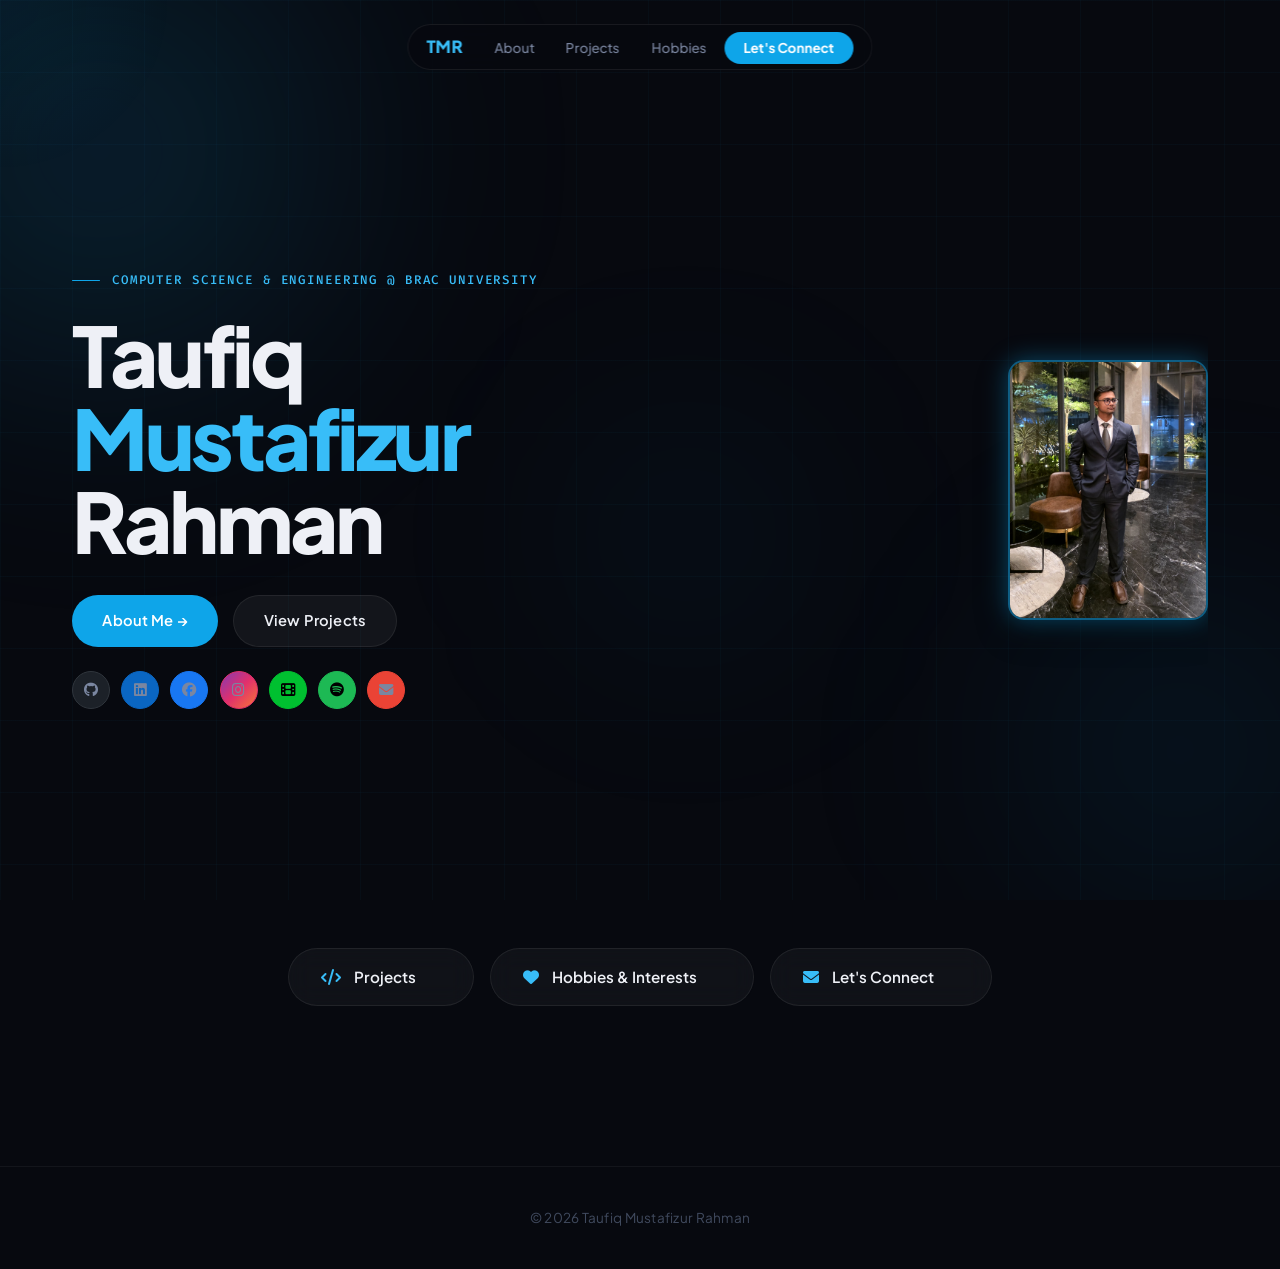
==== commit 11c7c7ff: "Update index.html" ====
--- a/index.html
+++ b/index.html
@@ -4,7 +4,7 @@
 <head>
     <meta charset="UTF-8">
     <meta name="viewport" content="width=device-width, initial-scale=1.0">
-    <title>Taufiq Mustafizur Rahman | Portfolio</title>
+    <title>Taufiq Mustafizur Rahman </title>
     <meta name="description"
         content="Portfolio of Taufiq Mustafizur Rahman — Computer Science & Engineering student at Brac University.">
     <link rel="preconnect" href="https://fonts.googleapis.com">
@@ -116,7 +116,7 @@
     </main>
 
     <footer>
-        <p>© <span id="year"></span> Taufiq Mustafizur Rahman &nbsp;·&nbsp; Built with <span class="heart">♥</span> and code.</p>
+        <p>© <span id="year"></span> Taufiq Mustafizur Rahman </p>
     </footer>
 
     <script src="script.js"></script>
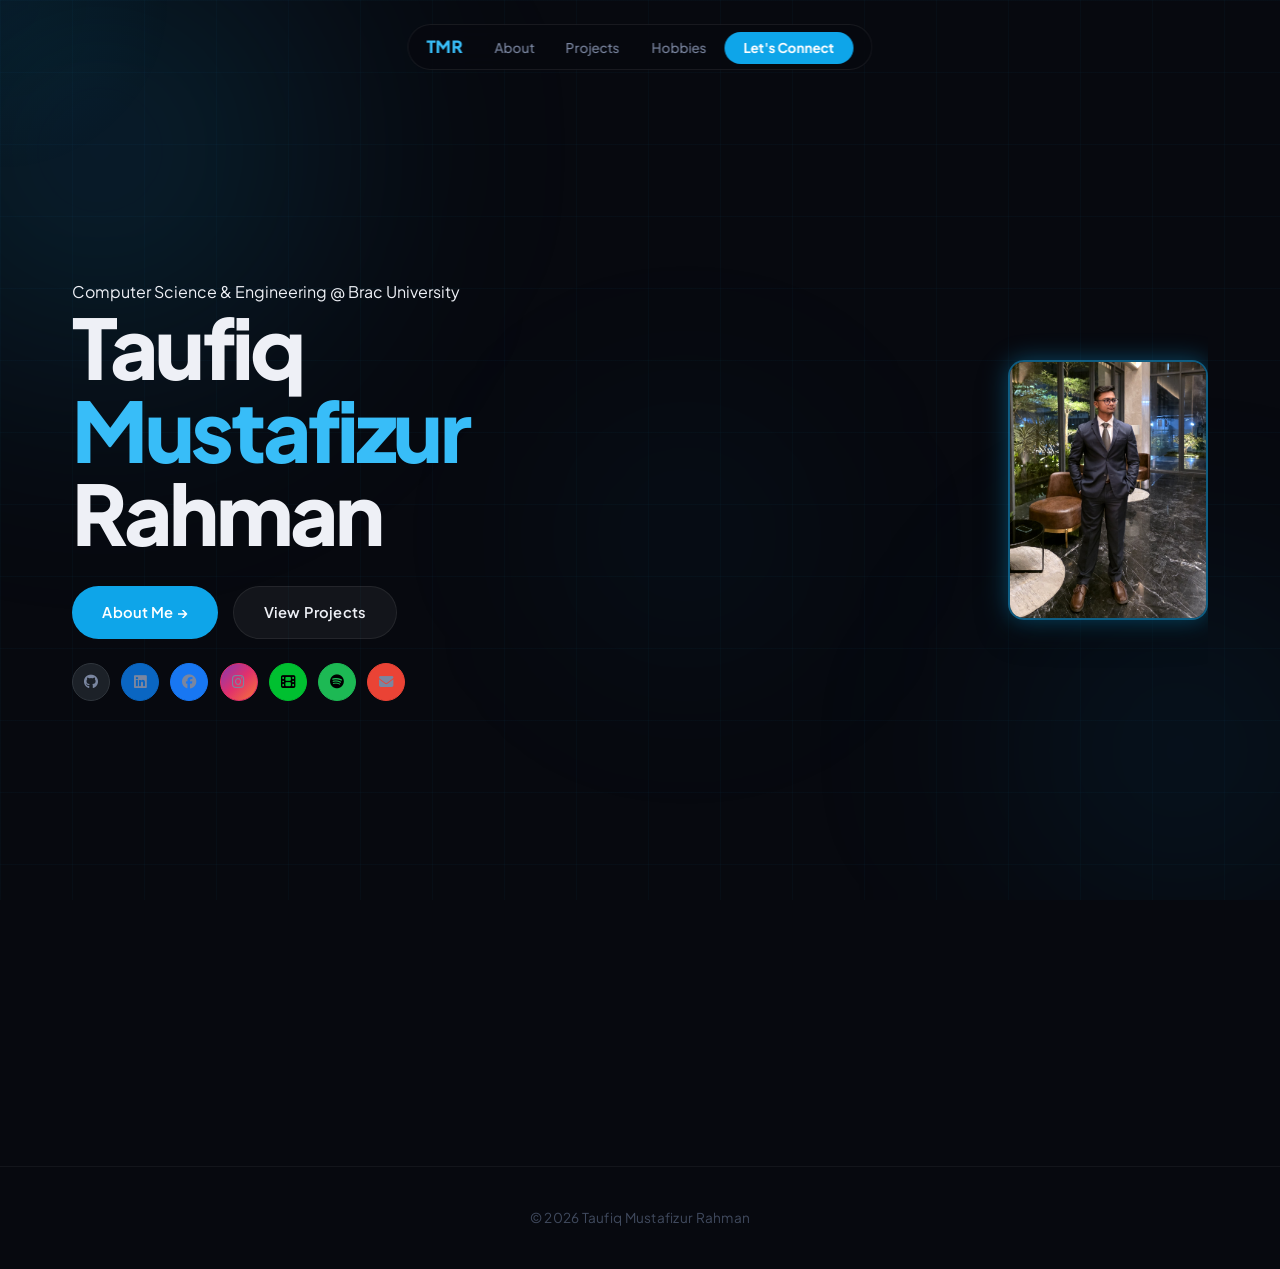
==== commit 3b11c6f6: "Update index.html" ====
--- a/index.html
+++ b/index.html
@@ -61,7 +61,7 @@
 
                 <!-- Text -->
                 <div class="hero-text">
-                    <p class="hero-label">Computer Science &amp; Engineering @ Brac University</p>
+                    <p>Computer Science &amp; Engineering @ Brac University</p>
                     <h1 class="greeting-name">
                         Taufiq
                         <span class="name-accent">Mustafizur</span>
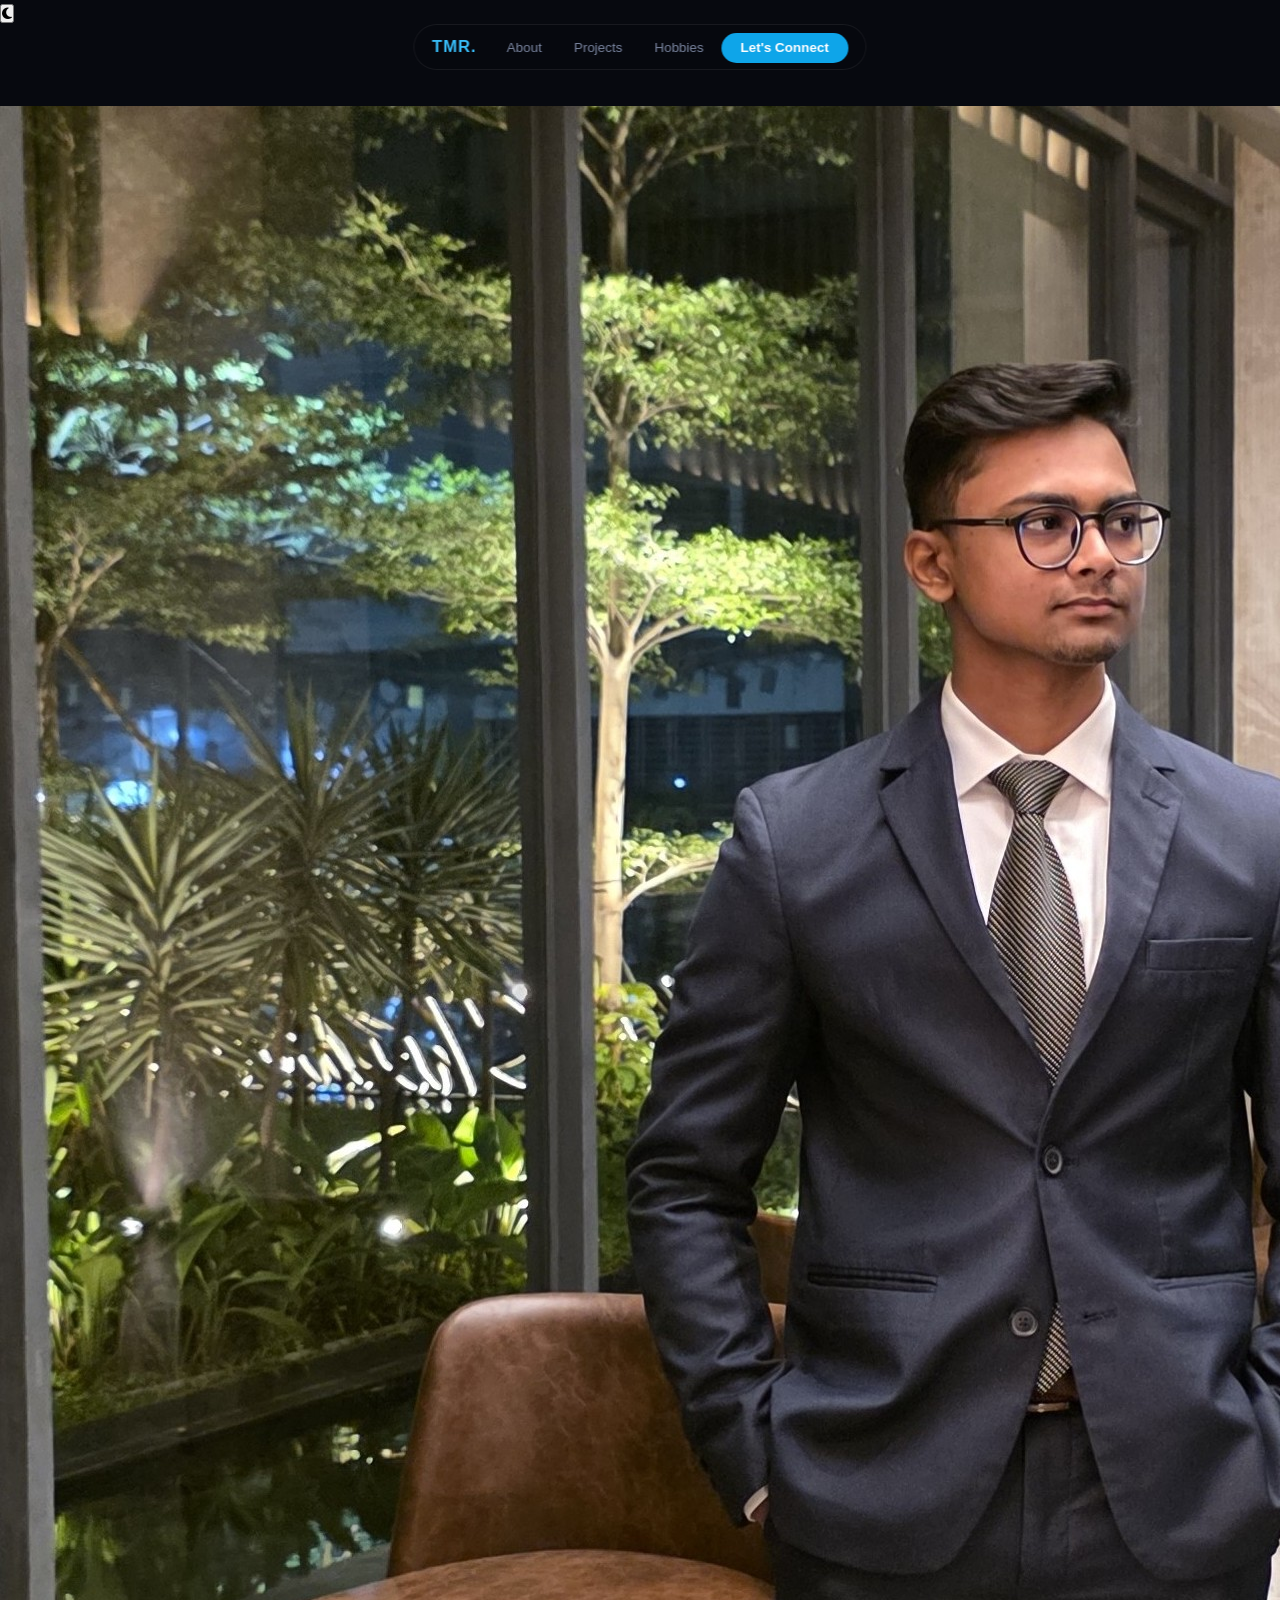
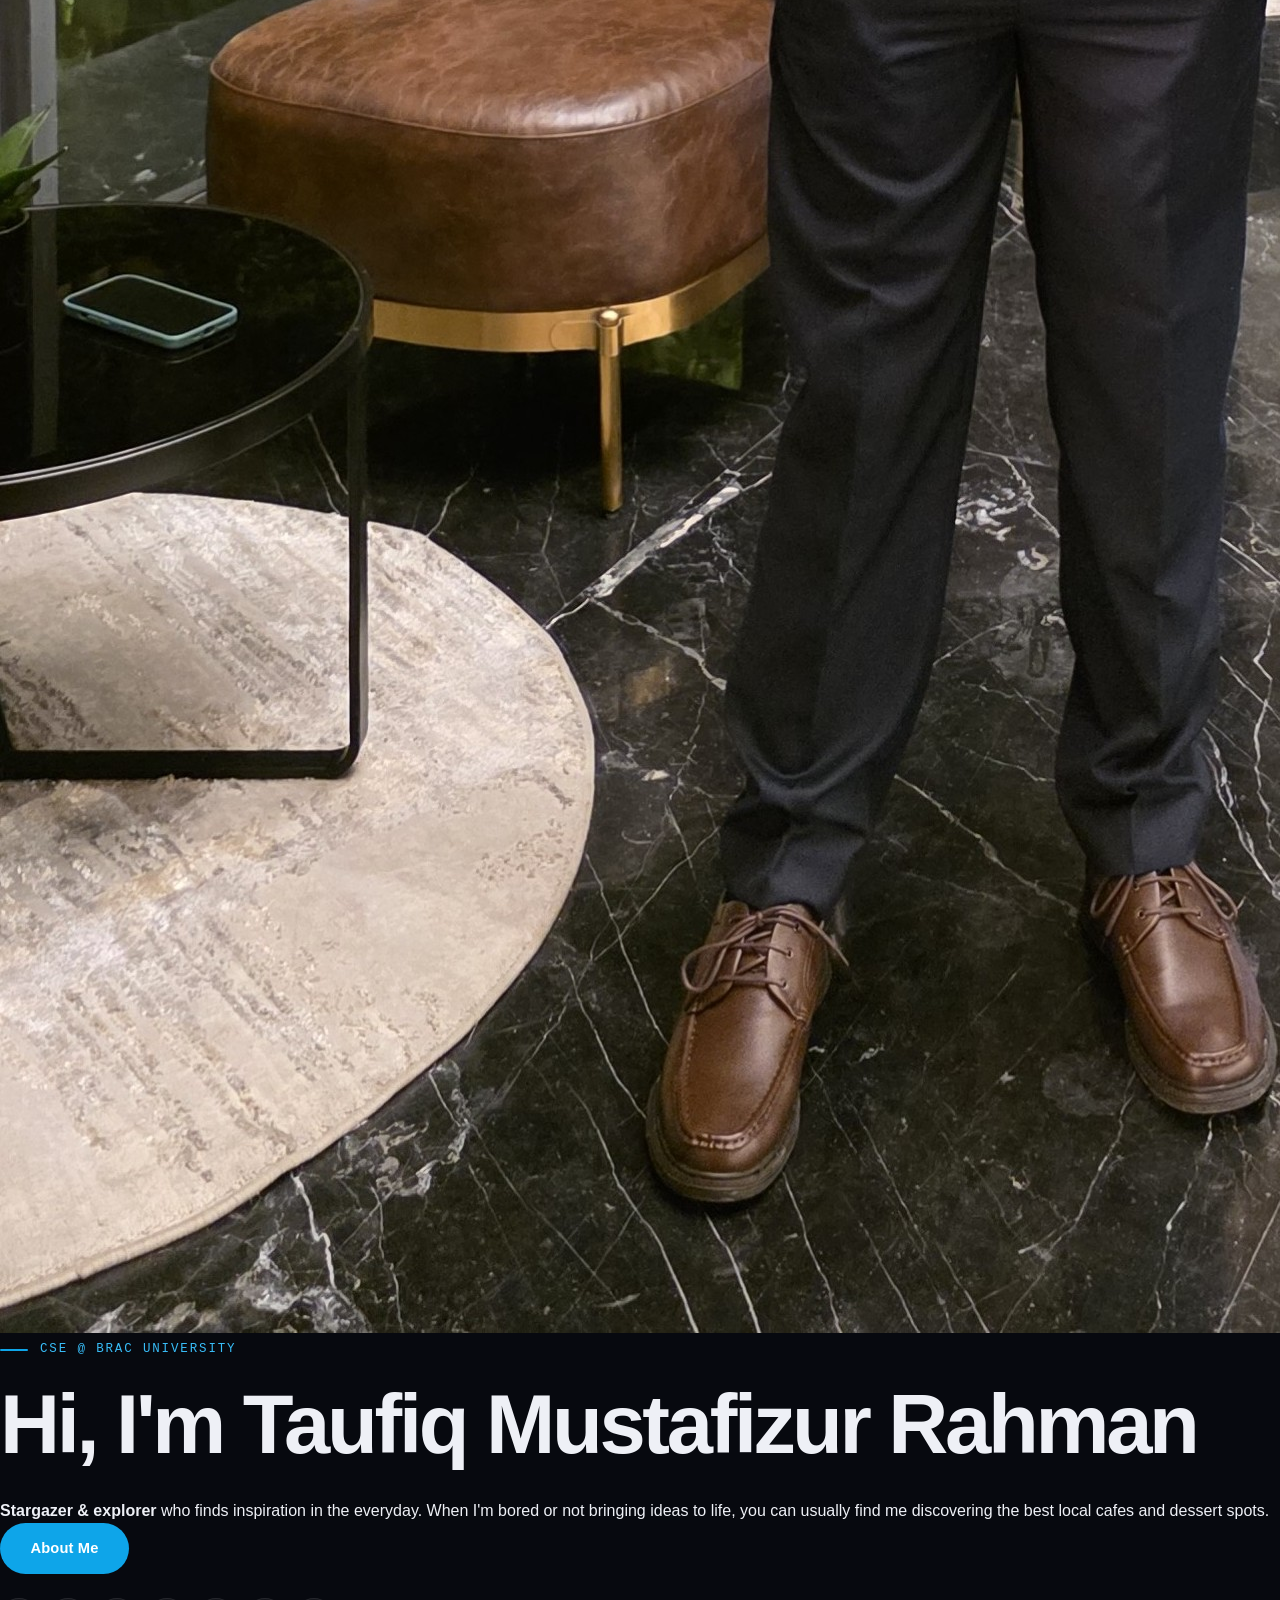
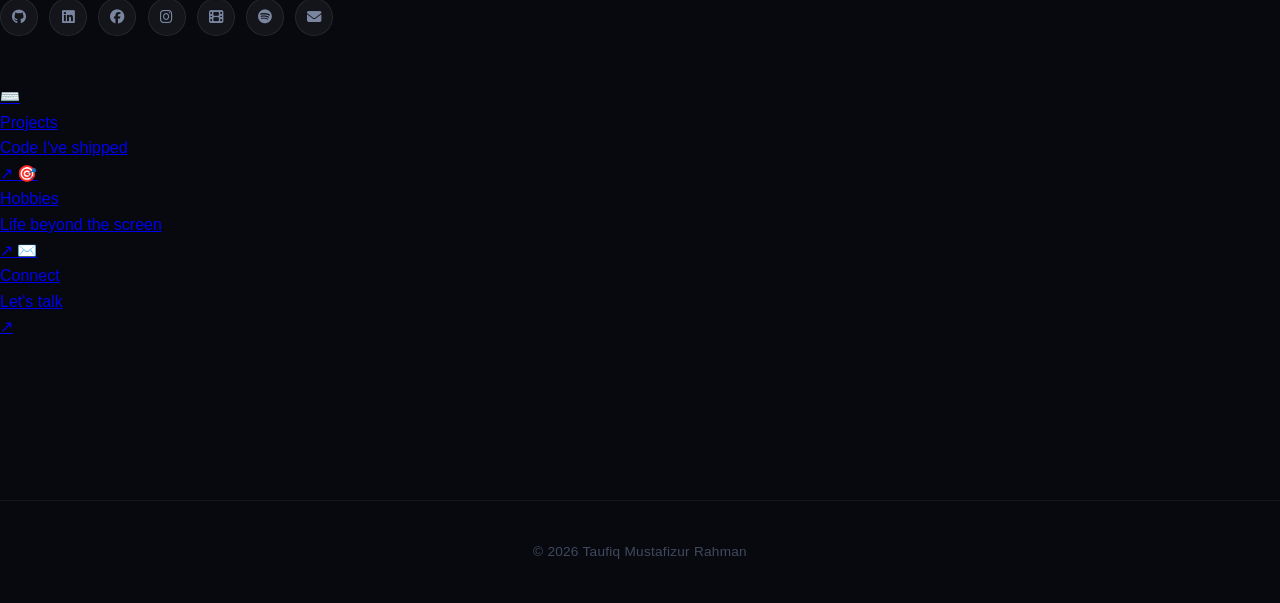
==== commit 6f9b7216: "Update index.html" ====
--- a/index.html
+++ b/index.html
@@ -1,38 +1,37 @@
 <!DOCTYPE html>
-<html lang="en">
+<html lang="en" data-theme="light">
 
 <head>
     <meta charset="UTF-8">
     <meta name="viewport" content="width=device-width, initial-scale=1.0">
-    <title>Taufiq Mustafizur Rahman </title>
-    <meta name="description"
-        content="Portfolio of Taufiq Mustafizur Rahman — Computer Science & Engineering student at Brac University.">
+    <title>Taufiq Mustafizur Rahman</title>
+    <meta name="description" content="Taufiq Mustafizur Rahman — Computer Science & Engineering student at Brac University.">
+    <!-- Prevent dark/light mode flash -->
+    <script>
+        (function(){var t=localStorage.getItem('tmr-theme')||'light';document.documentElement.setAttribute('data-theme',t);document.documentElement.classList.add('no-transition');window.addEventListener('DOMContentLoaded',function(){setTimeout(function(){document.documentElement.classList.remove('no-transition');},50);});}());
+    </script>
     <link rel="preconnect" href="https://fonts.googleapis.com">
     <link rel="preconnect" href="https://fonts.gstatic.com" crossorigin>
-    <link
-        href="https://fonts.googleapis.com/css2?family=Plus+Jakarta+Sans:wght@300;400;500;600;700;800&family=Fira+Code:wght@400;500;600&display=swap"
-        rel="stylesheet">
+    <link href="https://fonts.googleapis.com/css2?family=Inter:wght@300;400;500;600;700;800&family=JetBrains+Mono:wght@400;500&display=swap" rel="stylesheet">
     <link rel="stylesheet" href="https://cdnjs.cloudflare.com/ajax/libs/font-awesome/6.4.0/css/all.min.css">
     <link rel="stylesheet" href="style.css">
 </head>
 
 <body>
-    <!-- Animated Background -->
-    <div class="portfolio-bg">
-        <div class="orb orb-1"></div>
-        <div class="orb orb-2"></div>
-        <div class="orb orb-3"></div>
-    </div>
+    <!-- Page border frame (gkoberger-inspired) -->
+    <div class="page-border page-border-top"></div>
+    <div class="page-border page-border-bottom"></div>
+    <div class="page-border page-border-left"></div>
+    <div class="page-border page-border-right"></div>
 
-    <!-- Floating Particles -->
-    <div class="particles-container" id="particles"></div>
-
-    <!-- Cursor Glow -->
-    <div class="cursor-glow" id="cursorGlow"></div>
+    <!-- Dark/Light mode toggle -->
+    <button class="theme-toggle" id="themeToggle" aria-label="Toggle dark mode">
+        <i class="fa-solid fa-moon"></i>
+    </button>
 
     <nav class="navbar">
         <div class="nav-container">
-            <a href="index.html" class="logo">TMR</a>
+            <a href="index.html" class="logo">TMR.</a>
             <ul class="nav-links">
                 <li><a href="about.html">About</a></li>
                 <li><a href="projects.html">Projects</a></li>
@@ -47,76 +46,64 @@
         </div>
     </nav>
 
-    <main>
-        <!-- Hero Section -->
-        <section id="home" class="hero">
-            <div class="hero-content">
+    <section class="hero">
+        <div class="hero-inner">
 
-                <!-- Photo — blends into background -->
-                <div class="hero-image-container">
-                    <div class="image-blend-wrapper">
-                        <img src="profile.jpg" alt="Taufiq Mustafizur Rahman" id="profile-pic">
-                    </div>
+            <div class="hero-image-wrap fade-in">
+                <img src="profile.jpg" alt="Taufiq Mustafizur Rahman">
+            </div>
+
+            <div class="hero-text-block">
+                <p class="hero-label fade-in">CSE @ Brac University</p>
+                <h1 class="greeting-name fade-in">
+                    <span class="name-first">Hi, I'm</span>
+                    Taufiq Mustafizur Rahman
+                </h1>
+                <p class="hero-tagline fade-in">
+                    <strong>Stargazer & explorer</strong> who finds inspiration in the everyday. When I'm bored or not bringing ideas to life, you can usually find me discovering the best local cafes and dessert spots.
+                </p>
+                <div class="hero-buttons fade-in">
+                    <a href="about.html" class="btn-primary">About Me</a>
                 </div>
+                <div class="hero-socials fade-in">
+                    <a href="https://github.com/taufiqmrahman" target="_blank" aria-label="GitHub"><i class="fa-brands fa-github"></i></a>
+                    <a href="https://www.linkedin.com/in/taufiq222/" target="_blank" aria-label="LinkedIn"><i class="fa-brands fa-linkedin"></i></a>
+                    <a href="https://www.facebook.com/Letthebatbewithyou" target="_blank" aria-label="Facebook"><i class="fa-brands fa-facebook"></i></a>
+                    <a href="https://www.instagram.com/letthebatbewithyou/" target="_blank" aria-label="Instagram"><i class="fa-brands fa-instagram"></i></a>
+                    <a href="https://letterboxd.com/darkknight_exe/" target="_blank" aria-label="Letterboxd"><i class="fa-solid fa-film"></i></a>
+                    <a href="https://open.spotify.com/user/31wwhp4rhueq36bjptexk4fy2ndi?si=0b77aac83c774318" target="_blank" aria-label="Spotify"><i class="fa-brands fa-spotify"></i></a>
+                    <a href="mailto:taufiq222003@gmail.com" aria-label="Email"><i class="fa-solid fa-envelope"></i></a>
+                </div>
+            </div>
 
-                <!-- Text -->
-                <div class="hero-text">
-                    <p>Computer Science &amp; Engineering @ Brac University</p>
-                    <h1 class="greeting-name">
-                        Taufiq
-                        <span class="name-accent">Mustafizur</span>
-                        Rahman
-                    </h1>
-                    <div class="hero-buttons">
-                        <a href="about.html" class="btn-primary glow-btn">About Me →</a>
-                        <a href="projects.html" class="btn-secondary">View Projects</a>
-                    </div>
-                    <div class="hero-socials">
-                        <a href="https://github.com/taufiqmrahman" target="_blank" aria-label="GitHub"
-                            class="social-github"><i class="fa-brands fa-github"></i></a>
-                        <a href="https://www.linkedin.com/in/taufiq222/" target="_blank" aria-label="LinkedIn"
-                            class="social-linkedin"><i class="fa-brands fa-linkedin"></i></a>
-                        <a href="https://www.facebook.com/Letthebatbewithyou" target="_blank" aria-label="Facebook"
-                            class="social-facebook"><i class="fa-brands fa-facebook"></i></a>
-                        <a href="https://www.instagram.com/letthebatbewithyou/" target="_blank" aria-label="Instagram"
-                            class="social-instagram"><i class="fa-brands fa-instagram"></i></a>
-                        <a href="https://letterboxd.com/darkknight_exe/" target="_blank" aria-label="Letterboxd"
-                            class="social-letterboxd"><i class="fa-solid fa-film"></i></a>
-                        <a href="https://open.spotify.com/user/31wwhp4rhueq36bjptexk4fy2ndi?si=0b77aac83c774318"
-                            target="_blank" aria-label="Spotify" class="social-spotify"><i
-                                class="fa-brands fa-spotify"></i></a>
-                        <a href="mailto:taufiq222003@gmail.com" aria-label="Email" class="social-email"><i
-                                class="fa-solid fa-envelope"></i></a>
-                    </div>
-                </div>
+        </div>
+    </section>
 
-            </div>
-        </section>
-
-        <!-- Explore Section -->
-        <section id="explore" class="section explore-section">
-            <div class="explore-buttons">
-                <a href="projects.html" class="explore-btn" id="exploreProjects">
-                    <i class="fa-solid fa-code"></i>
-                    <span>Projects</span>
-                    <span class="explore-btn-arrow">→</span>
-                </a>
-                <a href="hobbies.html" class="explore-btn" id="exploreHobbies">
-                    <i class="fa-solid fa-heart"></i>
-                    <span>Hobbies &amp; Interests</span>
-                    <span class="explore-btn-arrow">→</span>
-                </a>
-                <a href="connect.html" class="explore-btn" id="exploreConnect">
-                    <i class="fa-solid fa-envelope"></i>
-                    <span>Let's Connect</span>
-                    <span class="explore-btn-arrow">→</span>
-                </a>
-            </div>
-        </section>
-    </main>
+    <section class="explore-section">
+        <div class="explore-grid fade-in">
+            <a href="projects.html" class="explore-item" id="exploreProjects">
+                <span class="explore-item-icon">⌨️</span>
+                <div class="explore-item-title">Projects</div>
+                <div class="explore-item-desc">Code I've shipped</div>
+                <span class="explore-item-arrow">↗</span>
+            </a>
+            <a href="hobbies.html" class="explore-item" id="exploreHobbies">
+                <span class="explore-item-icon">🎯</span>
+                <div class="explore-item-title">Hobbies</div>
+                <div class="explore-item-desc">Life beyond the screen</div>
+                <span class="explore-item-arrow">↗</span>
+            </a>
+            <a href="connect.html" class="explore-item" id="exploreConnect">
+                <span class="explore-item-icon">✉️</span>
+                <div class="explore-item-title">Connect</div>
+                <div class="explore-item-desc">Let's talk</div>
+                <span class="explore-item-arrow">↗</span>
+            </a>
+        </div>
+    </section>
 
     <footer>
-        <p>© <span id="year"></span> Taufiq Mustafizur Rahman </p>
+        <p>© <span id="year"></span> Taufiq Mustafizur Rahman</p>
     </footer>
 
     <script src="script.js"></script>
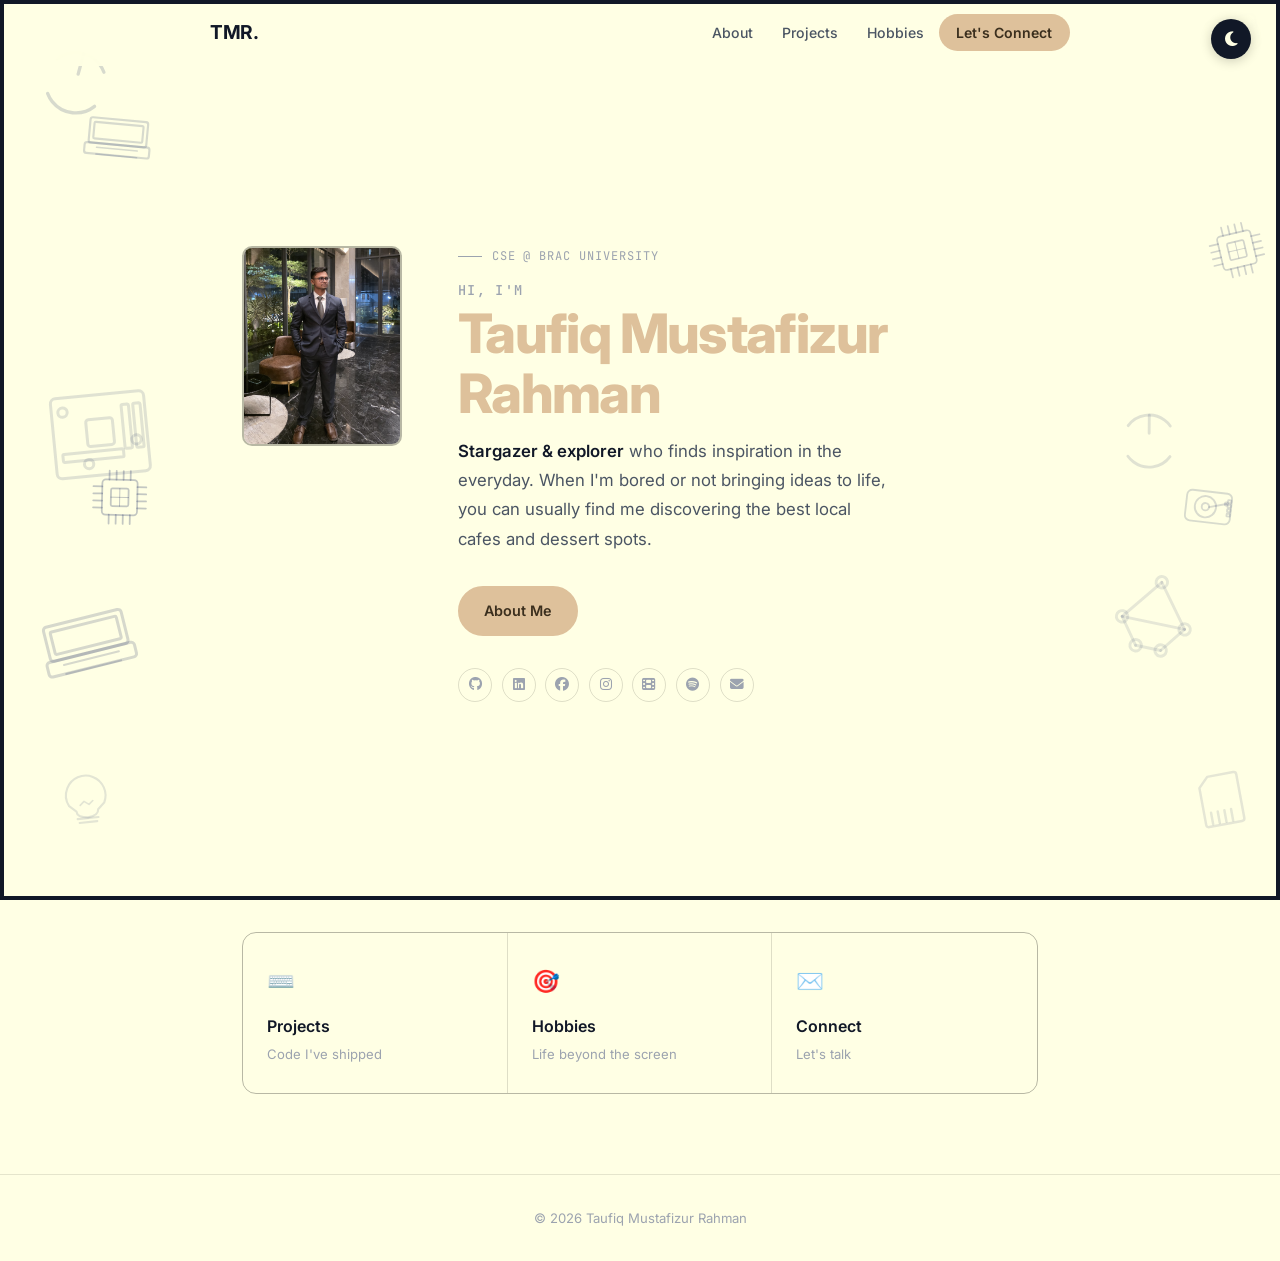
==== commit d911124c: "Add files via upload" ====
--- a/index.html
+++ b/index.html
@@ -109,4 +109,4 @@
     <script src="script.js"></script>
 </body>
 
-</html>
+</html>
--- a/style.css
+++ b/style.css
@@ -1,242 +1,258 @@
 /* ============================================================
-   PORTFOLIO — PROFESSIONAL REDESIGN
-   Font: Plus Jakarta Sans (all) + Fira Code (mono)
+   TMR PORTFOLIO — gkoberger.com inspired redesign
+   Light mode: #FFFFE4 (warm cream)
+   Dark mode:  #1c2a62 (deep navy blue)
+   Font: Inter (professional, clean)
    ============================================================ */
 
+@import url('https://fonts.googleapis.com/css2?family=Inter:wght@300;400;500;600;700;800&family=JetBrains+Mono:wght@400;500&display=swap');
+
+/* ===== CSS VARIABLES ===== */
 :root {
-    --bg-color: #07090f;
-    --bg-secondary: #0d1117;
-    --bg-card: rgba(255, 255, 255, 0.04);
-    --bg-card-hover: rgba(255, 255, 255, 0.07);
-    --text-primary: #eef0f6;
-    --text-secondary: #7a86a0;
-    --text-muted: #404a5e;
-    --accent: #0ea5e9;
-    --accent-light: #38bdf8;
-    --glass-border: rgba(255, 255, 255, 0.07);
-    --glass-border-hover: rgba(14, 165, 233, 0.25);
-    --font-body: 'Plus Jakarta Sans', sans-serif;
-    --font-mono: 'Fira Code', monospace;
-    --radius-sm: 10px;
-    --radius-md: 16px;
-    --radius-lg: 20px;
-    --radius-xl: 24px;
-    --transition: all 0.3s cubic-bezier(0.4, 0, 0.2, 1);
-}
-
-* {
+    /* Light mode (default) */
+    --bg:            #FFFFE4;
+    --bg-card:       rgba(255, 255, 228, 0.85);
+    --bg-hover:      rgba(0, 0, 0, 0.04);
+    --border:        rgba(0, 0, 0, 0.13);
+    --border-accent: rgba(0, 0, 0, 0.28);
+    --text-primary:  #111827;
+    --text-secondary:#4b5563;
+    --text-muted:    #9ca3af;
+    --accent:        #1d4ed8;
+    --accent-light:  #3b82f6;
+    --link:          #111827;
+    --link-hover:    #1d4ed8;
+    --nav-bg:        rgba(255, 255, 228, 0.94);
+    --tag-bg:        rgba(0, 0, 0, 0.06);
+    --tag-text:      #374151;
+    --input-bg:      rgba(0, 0, 0, 0.04);
+    --card-shadow:   0 2px 12px rgba(0,0,0,0.08);
+    --card-shadow-hover: 0 8px 32px rgba(0,0,0,0.14);
+    --footer-border: rgba(0, 0, 0, 0.1);
+    --toggle-bg:     #111827;
+    --toggle-icon:   #FFFFE4;
+
+    --font-body:   'Inter', -apple-system, BlinkMacSystemFont, 'Segoe UI', sans-serif;
+    --font-mono:   'JetBrains Mono', 'Fira Code', monospace;
+    --radius-sm:   6px;
+    --radius-md:   10px;
+    --radius-lg:   14px;
+    --transition:  all 0.25s cubic-bezier(0.4, 0, 0.2, 1);
+}
+
+/* Dark Mode — #1c2a62 deep navy, muted tones */
+[data-theme="dark"] {
+    --bg:            #1c2a62;
+    --bg-card:       #202e68;
+    --bg-hover:      rgba(123, 154, 204, 0.06);
+    --border:        rgba(123, 154, 204, 0.13);
+    --border-accent: rgba(123, 154, 204, 0.25);
+    --text-primary:  #B8C4D8;
+    --text-secondary:#7E8CA3;
+    --text-muted:    #566178;
+    --accent:        #7B9ACC;
+    --accent-light:  #96B0D8;
+    --link:          #B8C4D8;
+    --link-hover:    #96B0D8;
+    --nav-bg:        rgba(28, 42, 98, 0.96);
+    --tag-bg:        rgba(123, 154, 204, 0.1);
+    --tag-text:      #96B0D8;
+    --input-bg:      rgba(123, 154, 204, 0.06);
+    --card-shadow:   0 2px 12px rgba(0,0,0,0.4);
+    --card-shadow-hover: 0 8px 32px rgba(0,0,0,0.5);
+    --footer-border: rgba(123, 154, 204, 0.1);
+    --toggle-bg:     #B8C4D8;
+    --toggle-icon:   #1c2a62;
+}
+
+/* Prevent FOUC on theme load */
+.no-transition, .no-transition * {
+    transition: none !important;
+}
+
+/* ===== RESET ===== */
+*, *::before, *::after {
     margin: 0;
     padding: 0;
     box-sizing: border-box;
 }
 
-html { scroll-behavior: smooth; }
+html {
+    scroll-behavior: smooth;
+    font-size: 16px;
+}
 
 body {
     font-family: var(--font-body);
-    background-color: var(--bg-color);
-    color: var(--text-primary);
-    line-height: 1.6;
+    background-color: var(--bg);
+    color: var(--text-primary);
+    line-height: 1.7;
     overflow-x: hidden;
+    transition: background-color 0.3s ease, color 0.3s ease;
+    min-height: 100vh;
     position: relative;
 }
 
-/* ===== ANIMATED BACKGROUND ===== */
-.portfolio-bg {
+/* ===== BACKGROUND DOODLE CANVAS ===== */
+#bgDoodles {
     position: fixed;
     top: 0; left: 0;
     width: 100vw; height: 100vh;
-    z-index: -3;
+    z-index: 0;
     pointer-events: none;
-    overflow: hidden;
-    background: #07090f;
-}
-
-.portfolio-bg::after {
-    content: '';
-    position: absolute;
-    inset: 0;
-    background-image:
-        linear-gradient(rgba(14, 165, 233, 0.03) 1px, transparent 1px),
-        linear-gradient(90deg, rgba(14, 165, 233, 0.03) 1px, transparent 1px);
-    background-size: 72px 72px;
-}
-
-.orb {
-    position: absolute;
+}
+
+/* Ensure all page content layers sit above the doodle canvas */
+.navbar, .hero, .explore-section, .page-wrapper,
+.about-page, .connect-page, .subpage-wrap,
+footer, .theme-toggle, .page-border {
+    position: relative;
+    z-index: 1;
+}
+
+/* ===== BORDER FRAME (gkoberger-inspired) ===== */
+.page-border {
+    position: fixed;
+    z-index: 9998;  /* Override the z-index:1 from content layer rule */
+    pointer-events: none;
+}
+
+.page-border-top {
+    top: 0; left: 0; right: 0;
+    height: 4px;
+    background: var(--text-primary);
+    transition: background 0.3s ease;
+}
+
+.page-border-bottom {
+    bottom: 0; left: 0; right: 0;
+    height: 4px;
+    background: var(--text-primary);
+    transition: background 0.3s ease;
+}
+
+.page-border-left {
+    top: 0; left: 0; bottom: 0;
+    width: 4px;
+    background: var(--text-primary);
+    transition: background 0.3s ease;
+}
+
+.page-border-right {
+    top: 0; right: 0; bottom: 0;
+    width: 4px;
+    background: var(--text-primary);
+    transition: background 0.3s ease;
+}
+
+/* ===== THEME TOGGLE ===== */
+.theme-toggle {
+    position: fixed;
+    top: 1.2rem;
+    right: 1.8rem;
+    z-index: 9999;
+    background: var(--toggle-bg);
+    color: var(--toggle-icon);
+    border: none;
+    width: 40px;
+    height: 40px;
     border-radius: 50%;
-    filter: blur(100px);
-    pointer-events: none;
-}
-
-.orb-1 {
-    width: 700px; height: 700px;
-    background: radial-gradient(circle, rgba(14, 165, 233, 0.18) 0%, transparent 70%);
-    top: -200px; left: -250px;
-    animation: floatOrb1 22s ease-in-out infinite;
-}
-
-.orb-2 {
-    width: 500px; height: 500px;
-    background: radial-gradient(circle, rgba(2, 132, 199, 0.12) 0%, transparent 70%);
-    bottom: -100px; right: -150px;
-    animation: floatOrb2 28s 4s ease-in-out infinite;
-}
-
-.orb-3 {
-    width: 350px; height: 350px;
-    background: radial-gradient(circle, rgba(14, 165, 233, 0.08) 0%, transparent 70%);
-    top: 40%; left: 40%;
-    animation: floatOrb3 20s 8s ease-in-out infinite;
-}
-
-.orb-4 { display: none; }
-
-@keyframes floatOrb1 {
-    0%, 100% { transform: translate(0, 0); }
-    50% { transform: translate(50px, 40px); }
-}
-@keyframes floatOrb2 {
-    0%, 100% { transform: translate(0, 0); }
-    50% { transform: translate(-40px, -50px); }
-}
-@keyframes floatOrb3 {
-    0%, 100% { transform: translate(0, 0); }
-    50% { transform: translate(-30px, 30px); }
-}
-
-/* ===== CURSOR GLOW ===== */
-.cursor-glow {
+    cursor: pointer;
+    display: flex;
+    align-items: center;
+    justify-content: center;
+    font-size: 1.05rem;
+    transition: var(--transition);
+    box-shadow: 0 2px 12px rgba(0,0,0,0.2);
+}
+
+.theme-toggle:hover {
+    transform: scale(1.1) rotate(15deg);
+    box-shadow: 0 4px 20px rgba(0,0,0,0.3);
+}
+
+/* ===== NAVBAR ===== */
+.navbar {
     position: fixed;
-    width: 350px; height: 350px;
-    border-radius: 50%;
-    background: radial-gradient(circle, rgba(14, 165, 233, 0.06) 0%, transparent 70%);
-    pointer-events: none;
-    z-index: -1;
-    transform: translate(-50%, -50%);
-}
-
-/* ===== FLOATING PARTICLES ===== */
-.particles-container {
-    position: fixed;
-    top: 0; left: 0;
-    width: 100vw; height: 100vh;
-    z-index: -2;
-    pointer-events: none;
-    overflow: hidden;
-}
-
-.particle {
-    position: absolute;
-    border-radius: 50%;
-    opacity: 0;
-    animation: particleFloat linear infinite;
-}
-
-@keyframes particleFloat {
-    0% { transform: translateY(100vh) scale(0); opacity: 0; }
-    10% { opacity: 1; }
-    90% { opacity: 0.5; }
-    100% { transform: translateY(-100px) scale(1); opacity: 0; }
-}
-
-/* ===== TYPOGRAPHY ===== */
-h1, h2, h3 {
-    font-family: var(--font-body);
-    font-weight: 800;
-    letter-spacing: -0.025em;
-}
-
-/* Accent — single solid color, no gradients on text */
-.name-accent {
-    color: var(--accent-light);
-    display: block;
-}
-
-/* ===== GLASSMORPHISM ===== */
-.glassmorphism {
-    background: var(--bg-card);
+    top: 0;
+    left: 0;
+    right: 0;
+    z-index: 1000;
+    padding: 0.9rem 2.5rem;
+    background: var(--nav-bg);
     backdrop-filter: blur(20px);
     -webkit-backdrop-filter: blur(20px);
-    border: 1px solid var(--glass-border);
-    border-radius: var(--radius-lg);
-}
-
-/* ===== NAVIGATION ===== */
-.navbar {
-    position: fixed;
-    top: 1.5rem;
-    left: 50%;
-    transform: translateX(-50%);
-    z-index: 1000;
-    padding: 0.55rem 1.1rem;
-    background: rgba(7, 9, 15, 0.75);
-    backdrop-filter: blur(24px);
-    -webkit-backdrop-filter: blur(24px);
-    border: 1px solid rgba(255, 255, 255, 0.07);
-    border-radius: 100px;
-    transition: var(--transition);
-    width: auto;
-    max-width: 640px;
+    border-bottom: 1px solid transparent;
+    transition: border-color 0.3s ease, background 0.3s ease;
 }
 
 .navbar.scrolled {
-    background: rgba(7, 9, 15, 0.95);
-    border-color: rgba(14, 165, 233, 0.2);
-    box-shadow: 0 8px 32px rgba(0, 0, 0, 0.5);
+    border-bottom-color: var(--border);
+    box-shadow: 0 2px 20px rgba(0,0,0,0.06);
 }
 
 .nav-container {
+    max-width: 860px;
+    margin: 0 auto;
     display: flex;
     justify-content: space-between;
     align-items: center;
-    gap: 1rem;
 }
 
 .logo {
     font-family: var(--font-body);
-    font-size: 1.05rem;
-    font-weight: 800;
-    color: var(--accent-light);
+    font-size: 1.2rem;
+    font-weight: 700;
+    font-style: normal;
+    color: var(--text-primary);
     text-decoration: none;
-    letter-spacing: 0.05em;
-    white-space: nowrap;
-}
+    letter-spacing: -0.02em;
+    transition: color 0.2s;
+}
+
+.logo:hover { color: var(--accent); }
 
 .nav-links {
     display: flex;
     list-style: none;
-    gap: 0.2rem;
+    gap: 0.1rem;
     align-items: center;
 }
 
 .nav-links a {
     color: var(--text-secondary);
     text-decoration: none;
-    font-size: 0.84rem;
+    font-size: 0.88rem;
     font-weight: 500;
     transition: var(--transition);
-    padding: 0.45rem 0.9rem;
+    padding: 0.4rem 0.85rem;
     border-radius: 100px;
+    display: block;
 }
 
 .nav-links a:hover {
     color: var(--text-primary);
-    background: rgba(255, 255, 255, 0.06);
+    background: var(--bg-hover);
+}
+
+.nav-links a.active-link {
+    color: var(--text-primary);
+    font-weight: 600;
 }
 
 .btn-nav {
-    background: var(--accent) !important;
-    color: #fff !important;
-    font-weight: 700 !important;
-    padding: 0.45rem 1.2rem !important;
+    background: #DEC19B !important;
+    color: #3b2f1e !important;
+    font-weight: 600 !important;
+    padding: 0.4rem 1.1rem !important;
     border-radius: 100px !important;
+    transition: opacity 0.2s !important;
 }
 
 .btn-nav:hover {
-    background: var(--accent-light) !important;
-    box-shadow: 0 4px 20px rgba(14, 165, 233, 0.4) !important;
-    color: #fff !important;
+    opacity: 0.85 !important;
+    background: #d4b288 !important;
+    color: #3b2f1e !important;
 }
 
 .hamburger {
@@ -244,851 +260,870 @@
     flex-direction: column;
     gap: 5px;
     cursor: pointer;
+    padding: 4px;
 }
 
 .hamburger span {
     width: 22px; height: 2px;
-    background-color: var(--text-primary);
+    background: var(--text-primary);
     transition: var(--transition);
     border-radius: 2px;
-}
-
-/* ===== BUTTONS ===== */
-.btn-primary,
+    display: block;
+}
+
+/* ===== PAGE LAYOUT ===== */
+.page-wrapper {
+    max-width: 860px;
+    margin: 0 auto;
+    padding: 0 2rem;
+}
+
+/* First section inside page-wrapper needs top breathing room for fixed navbar */
+.page-wrapper .section {
+    padding-top: 7rem;
+}
+
+/* ===== HERO SECTION ===== */
+.hero {
+    min-height: 100vh;
+    display: flex;
+    align-items: center;
+    padding: 7rem 2rem 4rem;
+    max-width: 860px;
+    margin: 0 auto;
+}
+
+.hero-inner {
+    display: flex;
+    align-items: flex-start;
+    gap: 3.5rem;
+    width: 100%;
+}
+
+.hero-image-wrap {
+    flex-shrink: 0;
+    position: relative;
+}
+
+.hero-image-wrap img {
+    width: 160px;
+    height: 200px;
+    object-fit: cover;
+    object-position: center top;
+    border-radius: var(--radius-md);
+    border: 2px solid var(--border-accent);
+    display: block;
+    filter: grayscale(15%);
+    transition: filter 0.3s ease;
+}
+
+.hero-image-wrap img:hover {
+    filter: grayscale(0%);
+}
+
+.hero-text-block {
+    flex: 1;
+    min-width: 0;
+}
+
+.hero-label {
+    font-family: var(--font-mono);
+    font-size: 0.75rem;
+    font-weight: 400;
+    color: var(--text-muted);
+    letter-spacing: 0.08em;
+    text-transform: uppercase;
+    margin-bottom: 1rem;
+    display: flex;
+    align-items: center;
+    gap: 0.6rem;
+}
+
+.hero-label::before {
+    content: '';
+    display: inline-block;
+    width: 24px; height: 1px;
+    background: var(--text-muted);
+    flex-shrink: 0;
+}
+
+.greeting-name {
+    font-family: var(--font-body);
+    font-size: 3.4rem;
+    font-weight: 800;
+    font-style: normal;
+    line-height: 1.1;
+    color: #DEC19B;
+    margin-bottom: 0.8rem;
+    letter-spacing: -0.03em;
+}
+
+.greeting-name .name-first {
+    display: block;
+    font-style: normal;
+    font-weight: 500;
+    font-size: 0.85rem;
+    font-family: var(--font-mono);
+    color: var(--text-muted);
+    letter-spacing: 0.1em;
+    text-transform: uppercase;
+    margin-bottom: 0.4rem;
+}
+
+.hero-tagline {
+    font-size: 1.05rem;
+    color: var(--text-secondary);
+    line-height: 1.75;
+    margin-bottom: 2rem;
+    max-width: 440px;
+}
+
+.hero-tagline strong {
+    color: var(--text-primary);
+    font-weight: 600;
+}
+
+/* ===== HERO BUTTONS ===== */
+.hero-buttons {
+    display: flex;
+    gap: 0.75rem;
+    flex-wrap: wrap;
+    margin-bottom: 2rem;
+}
+
+.btn-primary {
+    display: inline-flex;
+    align-items: center;
+    gap: 0.5rem;
+    padding: 0.65rem 1.5rem;
+    border-radius: 100px;
+    text-decoration: none;
+    font-family: var(--font-body);
+    font-size: 0.9rem;
+    font-weight: 600;
+    background: #DEC19B;
+    color: #3b2f1e;
+    transition: var(--transition);
+    border: 2px solid #DEC19B;
+    cursor: pointer;
+}
+
+.btn-primary:hover {
+    opacity: 0.85;
+    background: #d4b288;
+    border-color: #d4b288;
+    transform: translateY(-2px);
+    box-shadow: var(--card-shadow-hover);
+}
+
 .btn-secondary {
     display: inline-flex;
     align-items: center;
     gap: 0.5rem;
-    padding: 0.85rem 1.9rem;
+    padding: 0.65rem 1.5rem;
     border-radius: 100px;
     text-decoration: none;
     font-family: var(--font-body);
-    font-size: 0.92rem;
+    font-size: 0.9rem;
     font-weight: 600;
+    background: transparent;
+    color: #DEC19B;
+    border: 2px solid #DEC19B;
     transition: var(--transition);
     cursor: pointer;
-    border: none;
-    letter-spacing: 0.01em;
-}
-
-.btn-primary {
-    background: var(--accent);
-    color: #fff;
-}
-
-.btn-primary:hover {
-    background: var(--accent-light);
-    box-shadow: 0 6px 24px rgba(14, 165, 233, 0.45);
+}
+
+.btn-secondary:hover {
+    background: rgba(222, 193, 155, 0.12);
+    border-color: #d4b288;
     transform: translateY(-2px);
-    color: #fff;
-}
-
-.btn-secondary {
-    background: rgba(255, 255, 255, 0.05);
-    color: var(--text-primary);
-    border: 1px solid var(--glass-border);
-}
-
-.btn-secondary:hover {
-    background: rgba(255, 255, 255, 0.09);
-    border-color: rgba(14, 165, 233, 0.3);
-    transform: translateY(-2px);
-    color: var(--text-primary);
-}
-
-.glow-btn { position: relative; }
-
-/* ===== HERO SOCIAL ICONS ===== */
+    box-shadow: var(--card-shadow);
+}
+
+/* ===== SOCIAL ICONS (hero) ===== */
 .hero-socials {
     display: flex;
     align-items: center;
-    gap: 0.7rem;
-    margin-top: 1.5rem;
+    gap: 0.6rem;
+    flex-wrap: wrap;
 }
 
 .hero-socials a {
     display: flex;
     align-items: center;
     justify-content: center;
-    width: 38px; height: 38px;
+    width: 34px; height: 34px;
     border-radius: 50%;
-    background: rgba(255, 255, 255, 0.05);
-    border: 1px solid rgba(255, 255, 255, 0.08);
+    background: transparent;
+    border: 1.5px solid var(--border);
+    color: var(--text-muted);
+    font-size: 0.85rem;
+    text-decoration: none;
+    transition: var(--transition);
+}
+
+.hero-socials a:hover {
+    border-color: var(--border-accent);
+    color: var(--text-primary);
+    transform: translateY(-2px);
+    box-shadow: var(--card-shadow);
+}
+
+/* ===== EXPLORE SECTION ===== */
+.explore-section {
+    padding: 2rem 2rem 5rem;
+    max-width: 860px;
+    margin: 0 auto;
+}
+
+.explore-grid {
+    display: grid;
+    grid-template-columns: repeat(3, 1fr);
+    gap: 0;
+    border: 1.5px solid var(--border-accent);
+    border-radius: var(--radius-lg);
+    overflow: hidden;
+}
+
+.explore-item {
+    display: flex;
+    flex-direction: column;
+    padding: 1.8rem 1.5rem;
+    text-decoration: none;
+    color: var(--text-primary);
+    border-right: 1.5px solid var(--border);
+    transition: var(--transition);
+    position: relative;
+    background: transparent;
+}
+
+.explore-item:last-child {
+    border-right: none;
+}
+
+.explore-item:hover {
+    background: var(--bg-hover);
+}
+
+.explore-item-icon {
+    font-size: 1.4rem;
+    margin-bottom: 0.8rem;
+    display: block;
+}
+
+.explore-item-title {
+    font-family: var(--font-body);
+    font-size: 1rem;
+    font-weight: 600;
+    font-style: normal;
+    margin-bottom: 0.3rem;
+    transition: color 0.2s;
+}
+
+.explore-item:hover .explore-item-title {
+    color: var(--accent);
+}
+
+.explore-item-desc {
+    font-size: 0.82rem;
+    color: var(--text-muted);
+    line-height: 1.5;
+}
+
+.explore-item-arrow {
+    position: absolute;
+    top: 1.3rem;
+    right: 1.3rem;
+    font-size: 0.85rem;
+    color: var(--text-muted);
+    opacity: 0;
+    transform: translate(-4px, 4px);
+    transition: var(--transition);
+}
+
+.explore-item:hover .explore-item-arrow {
+    opacity: 1;
+    transform: translate(0, 0);
+}
+
+/* ===== SECTION GENERAL ===== */
+.section {
+    padding: 2rem 0 4rem;
+}
+
+.section-header {
+    margin-bottom: 2.5rem;
+    padding-bottom: 1rem;
+    border-bottom: 1.5px solid var(--border);
+}
+
+.section-title {
+    font-family: var(--font-body);
+    font-size: 1.9rem;
+    font-weight: 700;
+    font-style: normal;
+    color: var(--text-primary);
+    letter-spacing: -0.03em;
+}
+
+.section-subtitle {
+    font-size: 0.85rem;
+    color: var(--text-muted);
+    margin-top: 0.4rem;
+    font-family: var(--font-mono);
+}
+
+/* ===== PROJECT CARDS ===== */
+.projects-list {
+    display: flex;
+    flex-direction: column;
+    gap: 0;
+    border: 1.5px solid var(--border-accent);
+    border-radius: var(--radius-lg);
+    overflow: hidden;
+}
+
+.project-card {
+    padding: 2rem 2.2rem;
+    border-bottom: 1.5px solid var(--border);
+    transition: var(--transition);
+    display: flex;
+    justify-content: space-between;
+    align-items: flex-start;
+    gap: 2rem;
+    text-decoration: none;
+    color: inherit;
+    background: transparent;
+    position: relative;
+}
+
+.project-card:last-child {
+    border-bottom: none;
+}
+
+.project-card::before {
+    content: '';
+    position: absolute;
+    left: 0; top: 0; bottom: 0;
+    width: 3px;
+    background: var(--accent);
+    opacity: 0;
+    transition: opacity 0.2s ease;
+}
+
+.project-card:hover {
+    background: var(--bg-hover);
+}
+
+.project-card:hover::before {
+    opacity: 1;
+}
+
+.project-info {
+    flex: 1;
+    min-width: 0;
+}
+
+.project-number {
+    font-family: var(--font-mono);
+    font-size: 0.68rem;
+    color: var(--text-muted);
+    letter-spacing: 0.08em;
+    margin-bottom: 0.5rem;
+}
+
+.project-card h3 {
+    font-family: var(--font-body);
+    font-size: 1.1rem;
+    font-weight: 600;
+    font-style: normal;
+    margin-bottom: 0.5rem;
+    color: var(--text-primary);
+    transition: color 0.2s;
+}
+
+.project-card:hover h3 {
+    color: var(--accent);
+}
+
+.project-card p {
+    font-size: 0.88rem;
     color: var(--text-secondary);
-    font-size: 0.9rem;
+    line-height: 1.7;
+    margin-bottom: 1rem;
+}
+
+.tags {
+    display: flex;
+    gap: 0.4rem;
+    flex-wrap: wrap;
+}
+
+.tags span {
+    font-family: var(--font-mono);
+    font-size: 0.68rem;
+    padding: 0.22rem 0.7rem;
+    background: var(--tag-bg);
+    color: var(--tag-text);
+    border-radius: 100px;
+    border: 1px solid var(--border);
+    letter-spacing: 0.02em;
+}
+
+.project-arrow {
+    flex-shrink: 0;
+    font-size: 1.2rem;
+    color: var(--text-muted);
+    opacity: 0;
+    transform: translateX(-8px);
+    transition: var(--transition);
+    align-self: center;
+}
+
+.project-card:hover .project-arrow {
+    opacity: 1;
+    transform: translateX(0);
+}
+
+/* ===== HOBBY CARDS ===== */
+.hobbies-grid {
+    display: grid;
+    grid-template-columns: repeat(3, 1fr);
+    gap: 0;
+    border: 1.5px solid var(--border-accent);
+    border-radius: var(--radius-lg);
+    overflow: hidden;
+}
+
+.hobby-card {
+    padding: 2rem 1.8rem;
     text-decoration: none;
-    transition: var(--transition);
-}
-
-.hero-socials a:hover {
-    color: var(--accent-light);
-    background: rgba(14, 165, 233, 0.12);
-    border-color: rgba(14, 165, 233, 0.35);
-    transform: translateY(-3px);
-    box-shadow: 0 6px 18px rgba(14, 165, 233, 0.2);
-}
-
-/* ===== MAIN LAYOUT ===== */
-main {
-    max-width: 1200px;
+    color: var(--text-primary);
+    border-right: 1.5px solid var(--border);
+    border-bottom: 1.5px solid var(--border);
+    display: block;
+    transition: var(--transition);
+    background: transparent;
+    position: relative;
+}
+
+.hobby-card:nth-child(3n) {
+    border-right: none;
+}
+
+.hobby-card:nth-child(n+4) {
+    border-bottom: none;
+}
+
+.hobby-card:hover {
+    background: var(--bg-hover);
+}
+
+.hobby-icon {
+    font-size: 1.8rem;
+    margin-bottom: 0.8rem;
+    display: block;
+}
+
+.hobby-card h3 {
+    font-family: var(--font-body);
+    font-size: 0.95rem;
+    font-weight: 600;
+    font-style: normal;
+    margin-bottom: 0.3rem;
+    color: var(--text-primary);
+    transition: color 0.2s;
+}
+
+.hobby-card:hover h3 {
+    color: var(--accent);
+}
+
+.hobby-card p {
+    font-size: 0.8rem;
+    color: var(--text-muted);
+    line-height: 1.5;
+}
+
+.hobby-arrow {
+    position: absolute;
+    top: 1.2rem;
+    right: 1.2rem;
+    font-size: 0.78rem;
+    color: var(--text-muted);
+    opacity: 0;
+    transform: translate(-3px, 3px);
+    transition: var(--transition);
+}
+
+.hobby-card:hover .hobby-arrow {
+    opacity: 1;
+    transform: translate(0, 0);
+}
+
+/* ===== ABOUT PAGE ===== */
+.about-page {
+    min-height: 100vh;
+    padding: 7rem 2rem 4rem;
+    max-width: 860px;
     margin: 0 auto;
-    padding: 0 2rem;
-}
-
-.section { padding: 5rem 0; }
-
-.section-title {
-    font-family: var(--font-body);
-    font-size: 2.2rem;
-    font-weight: 800;
-    color: var(--text-primary);
+}
+
+.about-header {
     margin-bottom: 3rem;
-    position: relative;
-    display: inline-flex;
-    align-items: center;
-    gap: 0.75rem;
-    letter-spacing: -0.025em;
-}
-
-.section-title::before {
-    content: '';
-    display: inline-block;
-    width: 8px; height: 8px;
-    background: var(--accent);
-    border-radius: 50%;
+    padding-bottom: 2rem;
+    border-bottom: 1.5px solid var(--border);
+    display: flex;
+    align-items: flex-end;
+    justify-content: space-between;
+    gap: 2rem;
+}
+
+.about-header-text {}
+
+.about-pretitle {
+    font-family: var(--font-mono);
+    font-size: 0.73rem;
+    color: var(--text-muted);
+    letter-spacing: 0.1em;
+    text-transform: uppercase;
+    margin-bottom: 0.6rem;
+}
+
+.about-title {
+    font-family: var(--font-body);
+    font-size: 2.4rem;
+    font-weight: 700;
+    font-style: normal;
+    color: var(--text-primary);
+    letter-spacing: -0.03em;
+    line-height: 1.1;
+}
+
+.about-img {
     flex-shrink: 0;
-}
-
-.section-title::after { display: none; }
-
-/* ===== HERO SECTION ===== */
-.hero {
-    min-height: 100vh;
-    display: flex;
-    align-items: center;
-    padding-top: 5rem;
-    overflow: hidden;
-}
-
-.hero-content {
-    display: flex;
-    align-items: center;
-    justify-content: space-between;
-    gap: 4rem;
-    width: 100%;
-    position: relative;
-    flex-direction: row-reverse;
-}
-
-/* ===== HERO IMAGE — PASSPORT STYLE ===== */
-.hero-image-container {
-    flex: 0 0 auto;
-    position: relative;
-    width: 200px;
-    height: 260px;
-    margin-right: 0;
-}
-
-/* ===== TECH NEWS ===== */
-.hero-news {
-    flex: 0 0 280px;
-    height: 300px;
-    display: flex;
-    flex-direction: column;
-    padding: 1.2rem;
-    border: 1px solid var(--glass-border);
-    border-radius: var(--radius-lg);
-    background: var(--bg-card);
-    backdrop-filter: blur(12px);
-    overflow: hidden;
-}
-
-.news-header {
-    font-family: var(--font-body);
-    font-weight: 700;
-    font-size: 1.05rem;
-    color: var(--text-primary);
-    margin-bottom: 0.8rem;
-    display: flex;
-    align-items: center;
-    gap: 0.5rem;
-    padding-bottom: 0.8rem;
-    border-bottom: 1px solid var(--glass-border);
-}
-
-.news-scroll-container {
-    flex: 1;
-    overflow: hidden;
-    position: relative;
-    /* gradient fade at top and bottom */
-    mask-image: linear-gradient(to bottom, transparent, black 10%, black 90%, transparent);
-    -webkit-mask-image: linear-gradient(to bottom, transparent, black 10%, black 90%, transparent);
-}
-
-.news-list {
-    list-style: none;
-    padding: 0;
-    margin: 0;
-    display: flex;
-    flex-direction: column;
-    gap: 1.2rem;
-    animation: scrollNews 25s linear infinite;
-}
-
-.news-list:hover {
-    animation-play-state: paused;
-}
-
-.news-list li {
-    font-size: 0.85rem;
-    line-height: 1.4;
-    color: var(--text-secondary);
-}
-
-.news-list li a {
-    color: var(--text-primary);
-    text-decoration: none;
-    font-weight: 600;
-    transition: var(--transition);
-    display: block;
-    margin-bottom: 0.2rem;
-}
-
-.news-list li a:hover {
-    color: var(--accent-light);
-}
-
-.news-meta {
-    font-size: 0.72rem;
-    color: var(--text-muted);
-    font-family: var(--font-mono);
-}
-
-@keyframes scrollNews {
-    0% { transform: translateY(100%); }
-    100% { transform: translateY(-100%); }
-}
-
-.image-blend-wrapper {
-    width: 100%;
-    height: 100%;
-    position: relative;
-    overflow: hidden;
-    border-radius: 16px;
-    border: 2px solid rgba(14, 165, 233, 0.5); /* Bluish cyan border */
-    box-shadow: 0 0 25px rgba(14, 165, 233, 0.4), 0 12px 32px rgba(0, 0, 0, 0.4); /* Bluish glow + dark shadow */
-    background: var(--bg-card);
-}
-
-.image-blend-wrapper::after {
-    display: none; /* Removed the blending mask */
-}
-
-#profile-pic {
-    width: 100%;
-    height: 100%;
+    width: 120px;
+    height: 150px;
     object-fit: cover;
     object-position: center top;
-    display: block;
-    filter: brightness(1.0) contrast(1.05);
-}
-
-/* No image-placeholder or glow-effect needed */
-.image-placeholder { display: none; }
-.glow-effect { display: none; }
-
-/* ===== HERO TEXT ===== */
-.hero-text {
-    flex: 1;
-    padding-left: 0;
-}
-
-.hero-label {
+    border-radius: var(--radius-md);
+    border: 2px solid var(--border-accent);
+    filter: grayscale(20%);
+    transition: filter 0.3s;
+}
+
+.about-img:hover { filter: grayscale(0%); }
+
+.about-body {
+    display: grid;
+    grid-template-columns: 1fr 1fr;
+    gap: 3rem;
+    align-items: start;
+}
+
+.about-text p {
+    font-size: 0.97rem;
+    color: var(--text-secondary);
+    line-height: 1.85;
+    margin-bottom: 1.2rem;
+}
+
+.about-text p:last-child { margin-bottom: 0; }
+
+.about-highlight {
+    color: var(--text-primary);
+    font-weight: 600;
+}
+
+.about-sidebar {}
+
+.sidebar-block {
+    margin-bottom: 2rem;
+    padding-bottom: 2rem;
+    border-bottom: 1px solid var(--border);
+}
+
+.sidebar-block:last-child {
+    border-bottom: none;
+    margin-bottom: 0;
+    padding-bottom: 0;
+}
+
+.sidebar-label {
     font-family: var(--font-mono);
-    font-size: 0.78rem;
+    font-size: 0.68rem;
+    color: var(--text-muted);
+    letter-spacing: 0.1em;
+    text-transform: uppercase;
+    margin-bottom: 0.8rem;
+}
+
+.sidebar-value {
+    font-size: 0.9rem;
+    color: var(--text-primary);
     font-weight: 500;
-    color: var(--accent-light);
-    letter-spacing: 0.15em;
+    line-height: 1.6;
+}
+
+.btn-row {
+    display: flex;
+    gap: 0.75rem;
+    margin-top: 2.5rem;
+    flex-wrap: wrap;
+}
+
+/* ===== CONTACT / CONNECT PAGE ===== */
+.connect-page {
+    min-height: 100vh;
+    padding: 7rem 2rem 4rem;
+    max-width: 860px;
+    margin: 0 auto;
+}
+
+.connect-header {
+    margin-bottom: 3rem;
+    padding-bottom: 2rem;
+    border-bottom: 1.5px solid var(--border);
+}
+
+.connect-pretitle {
+    font-family: var(--font-mono);
+    font-size: 0.73rem;
+    color: var(--text-muted);
+    letter-spacing: 0.1em;
     text-transform: uppercase;
-    margin-bottom: 1.4rem;
-    display: flex;
-    align-items: center;
-    gap: 0.75rem;
-}
-
-.hero-label::before {
-    content: '';
-    display: inline-block;
-    width: 28px; height: 1.5px;
-    background: var(--accent);
-    border-radius: 2px;
-    flex-shrink: 0;
-}
-
-.greeting-name {
-    font-family: var(--font-body);
-    font-size: 5.2rem;
-    line-height: 1.0;
-    font-weight: 800;
-    color: var(--text-primary);
-    margin-bottom: 2rem;
-    letter-spacing: -0.04em;
-}
-
-
-.title {
-    font-size: 3rem;
+    margin-bottom: 0.6rem;
+}
+
+.connect-title {
+    font-family: var(--font-body);
+    font-size: 2.4rem;
+    font-weight: 700;
+    font-style: normal;
+    color: var(--text-primary);
+    letter-spacing: -0.03em;
     line-height: 1.1;
-    margin-bottom: 1.5rem;
-    letter-spacing: -0.03em;
-}
-
-.description {
-    font-size: 1rem;
+}
+
+.connect-body {
+    display: grid;
+    grid-template-columns: 1fr 1fr;
+    gap: 3rem;
+    align-items: start;
+}
+
+.connect-info p {
+    font-size: 0.97rem;
     color: var(--text-secondary);
-    margin-bottom: 2rem;
-    max-width: 480px;
-    line-height: 1.8;
-}
-
-.cursor {
-    display: inline-block;
-    width: 2px; height: 1em;
-    background: var(--accent-light);
-    border-radius: 1px;
-    animation: blink 1s step-end infinite;
-    vertical-align: middle;
-}
-
-@keyframes blink {
-    0%, 100% { opacity: 1; }
-    50% { opacity: 0; }
-}
-
-.hero-buttons {
-    display: flex;
-    gap: 0.9rem;
-    flex-wrap: wrap;
-}
-
-/* ===== EXPLORE BUTTONS ===== */
-.explore-section {
-    padding-top: 3rem !important;
-    padding-bottom: 6rem;
-}
-
-.explore-buttons {
-    display: flex;
-    flex-wrap: wrap;
-    gap: 1rem;
-    justify-content: center;
-    align-items: center;
-}
-
-.explore-btn {
-    display: inline-flex;
-    align-items: center;
-    gap: 0.8rem;
-    padding: 1rem 2rem;
-    border-radius: 100px;
-    text-decoration: none;
-    font-family: var(--font-body);
-    font-size: 0.95rem;
-    font-weight: 600;
-    color: var(--text-primary);
-    background: var(--bg-card);
-    border: 1px solid var(--glass-border);
-    backdrop-filter: blur(12px);
-    transition: var(--transition);
-    position: relative;
-    overflow: hidden;
-    cursor: pointer;
-}
-
-.explore-btn i {
-    font-size: 1rem;
-    color: var(--accent-light);
-    transition: transform 0.25s ease;
-}
-
-.explore-btn:hover {
-    border-color: rgba(14, 165, 233, 0.35);
-    transform: translateY(-3px);
-    box-shadow: 0 10px 28px rgba(14, 165, 233, 0.15);
-    background: rgba(14, 165, 233, 0.06);
-    color: var(--text-primary);
-}
-
-.explore-btn:hover i { transform: scale(1.1); }
-.explore-btn:active { transform: translateY(-1px); }
-
-.explore-btn-arrow {
-    font-size: 0.95rem;
-    opacity: 0;
-    transform: translateX(-6px);
-    transition: all 0.3s ease;
-    color: var(--accent-light);
-    flex-shrink: 0;
-}
-
-.explore-btn:hover .explore-btn-arrow {
-    opacity: 1;
-    transform: translateX(0);
-}
-
-/* ===== PROJECTS GRID ===== */
-.projects-grid {
-    display: grid;
-    grid-template-columns: repeat(auto-fill, minmax(320px, 1fr));
-    gap: 1.4rem;
-}
-
-.card {
-    padding: 2.2rem;
-    transition: var(--transition);
+    line-height: 1.85;
+    margin-bottom: 1.8rem;
+}
+
+.social-links {
     display: flex;
     flex-direction: column;
-    border-radius: var(--radius-lg);
-    background: var(--bg-card);
-    border: 1px solid var(--glass-border);
-    backdrop-filter: blur(12px);
-    position: relative;
-    overflow: hidden;
-}
-
-.card::before {
-    content: '';
-    position: absolute;
-    top: 0; left: 0; right: 0;
-    height: 2px;
-    background: var(--accent);
-    opacity: 0;
-    transition: var(--transition);
-}
-
-.card:hover {
-    transform: translateY(-5px);
-    background: var(--bg-card-hover);
-    border-color: rgba(14, 165, 233, 0.2);
-    box-shadow: 0 16px 40px rgba(0, 0, 0, 0.35);
-}
-
-.card:hover::before { opacity: 1; }
-
-.card-number {
-    font-family: var(--font-mono);
-    font-size: 0.72rem;
-    color: var(--accent-light);
-    opacity: 0.55;
-    margin-bottom: 1rem;
-    letter-spacing: 0.08em;
-}
-
-.card h3 {
-    font-size: 1.2rem;
-    font-weight: 700;
-    margin-bottom: 0.7rem;
-    color: var(--text-primary);
-    letter-spacing: -0.02em;
-}
-
-.card p {
-    color: var(--text-secondary);
-    margin-bottom: 1.4rem;
-    flex-grow: 1;
-    font-size: 0.92rem;
-    line-height: 1.75;
-}
-
-.tags {
-    display: flex;
-    gap: 0.45rem;
-    margin-bottom: 1.4rem;
-    flex-wrap: wrap;
-}
-
-.tags span {
-    font-family: var(--font-mono);
-    font-size: 0.7rem;
-    padding: 0.28rem 0.8rem;
-    background: rgba(14, 165, 233, 0.09);
-    color: var(--accent-light);
-    border-radius: 100px;
-    border: 1px solid rgba(14, 165, 233, 0.18);
-}
-
-.card-link {
-    color: var(--text-secondary);
-    text-decoration: none;
-    font-size: 0.88rem;
-    font-weight: 600;
-    transition: var(--transition);
-    align-self: flex-start;
-    display: inline-flex;
-    align-items: center;
-    gap: 0.35rem;
-}
-
-.card-link:hover { color: var(--accent-light); }
-
-/* ===== HOBBIES ===== */
-.hobbies-grid {
-    display: grid;
-    grid-template-columns: repeat(auto-fill, minmax(170px, 1fr));
-    gap: 1.2rem;
-}
-
-.hobby-card {
-    background: var(--bg-card);
-    border: 1px solid var(--glass-border);
-    border-radius: var(--radius-md);
-    padding: 1.8rem 1.4rem;
-    text-align: center;
-    transition: var(--transition);
-    text-decoration: none;
-    display: block;
-    backdrop-filter: blur(12px);
-    position: relative;
-    overflow: hidden;
-}
-
-.hobby-card::before {
-    content: '';
-    position: absolute;
-    bottom: 0; left: 0; right: 0;
-    height: 2px;
-    background: var(--accent);
-    opacity: 0;
-    transition: opacity 0.3s ease;
-}
-
-.hobby-card::after {
-    content: '↗';
-    position: absolute;
-    top: 0.9rem; right: 0.9rem;
-    font-size: 0.78rem;
-    color: var(--text-muted);
-    opacity: 0;
-    transform: translate(-3px, 3px);
-    transition: var(--transition);
-}
-
-.hobby-card:hover::after { opacity: 1; transform: translate(0, 0); }
-.hobby-card:hover::before { opacity: 1; }
-
-.hobby-card:hover {
-    background: var(--bg-card-hover);
-    border-color: rgba(14, 165, 233, 0.22);
-    transform: translateY(-4px);
-    box-shadow: 0 12px 28px rgba(0, 0, 0, 0.28);
-}
-
-.hobby-icon {
-    font-size: 2.2rem;
-    margin-bottom: 0.8rem;
-    display: block;
-}
-
-.hobby-card h3 {
-    font-size: 0.95rem;
-    font-weight: 700;
-    margin-bottom: 0.35rem;
-    color: var(--text-primary);
-    letter-spacing: -0.01em;
-}
-
-.hobby-card p {
-    font-size: 0.8rem;
-    color: var(--text-secondary);
-    line-height: 1.5;
-}
-
-/* ===== CONTACT ===== */
-.contact-container {
-    display: flex;
-    gap: 3rem;
-    padding: 2.8rem;
-    border-radius: var(--radius-lg);
-    background: var(--bg-card);
-    border: 1px solid var(--glass-border);
-    backdrop-filter: blur(12px);
-}
-
-.contact-info { flex: 1; }
-
-.contact-info p {
-    color: var(--text-secondary);
-    margin-bottom: 2rem;
-    line-height: 1.8;
-    font-size: 0.95rem;
-}
-
-.social-links {
-    display: flex;
-    gap: 0.7rem;
-    flex-wrap: wrap;
+    gap: 0.5rem;
 }
 
 .social-icon {
     display: inline-flex;
     align-items: center;
-    gap: 0.45rem;
-    padding: 0.6rem 1.1rem;
-    border: 1px solid transparent;
-    border-radius: 100px;
-    color: #fff;
+    gap: 0.7rem;
+    padding: 0.7rem 0;
+    color: var(--text-primary);
     text-decoration: none;
-    font-family: var(--font-body);
-    font-size: 0.8rem;
-    font-weight: 600;
-    transition: var(--transition);
-}
-
-.social-icon i { font-size: 0.95rem; }
-.social-icon:hover { transform: translateY(-2px); filter: brightness(1.15); }
-
-a.social-github { background: #1c2128; border-color: #30363d; }
-a.social-github:hover { box-shadow: 0 4px 16px rgba(0,0,0,0.5); color:#fff; }
-a.social-linkedin { background: #0A66C2; border-color: #0A66C2; }
-a.social-linkedin:hover { box-shadow: 0 4px 16px rgba(10,102,194,0.45); color:#fff; }
-a.social-facebook { background: #1877F2; border-color: #1877F2; }
-a.social-facebook:hover { box-shadow: 0 4px 16px rgba(24,119,242,0.45); color:#fff; }
-a.social-instagram { background: linear-gradient(135deg,#833AB4,#E1306C,#F77737); border-color:#E1306C; }
-a.social-instagram:hover { box-shadow: 0 4px 16px rgba(225,48,108,0.45); color:#fff; }
-a.social-letterboxd { background: #00c030; border-color: #00c030; color:#000; font-weight:700; }
-a.social-letterboxd i { color:#000; }
-a.social-letterboxd:hover { box-shadow: 0 4px 16px rgba(0,192,48,0.45); color:#000; }
-a.social-spotify { background: #1DB954; border-color: #1DB954; color:#000; font-weight:700; }
-a.social-spotify i { color:#000; }
-a.social-spotify:hover { box-shadow: 0 4px 16px rgba(29,185,84,0.45); color:#000; }
-a.social-email { background: #EA4335; border-color: #EA4335; }
-a.social-email:hover { box-shadow: 0 4px 16px rgba(234,67,53,0.45); color:#fff; }
+    font-size: 0.9rem;
+    font-weight: 500;
+    border-bottom: 1px solid var(--border);
+    transition: var(--transition);
+}
+
+.social-icon:last-child {
+    border-bottom: none;
+}
+
+.social-icon i {
+    width: 20px;
+    color: var(--text-muted);
+    transition: color 0.2s;
+    text-align: center;
+}
+
+.social-icon:hover {
+    color: var(--accent);
+    padding-left: 6px;
+}
+
+.social-icon:hover i {
+    color: var(--accent);
+}
 
 /* ===== CONTACT FORM ===== */
 .contact-form {
-    flex: 1;
     display: flex;
     flex-direction: column;
-    gap: 1.1rem;
+    gap: 1rem;
+}
+
+.contact-form-title {
+    font-family: var(--font-body);
+    font-size: 1rem;
+    font-weight: 600;
+    font-style: normal;
+    color: var(--text-primary);
+    margin-bottom: 0.5rem;
+    padding-bottom: 0.8rem;
+    border-bottom: 1px solid var(--border);
 }
 
 .form-group input,
 .form-group textarea {
     width: 100%;
-    padding: 0.9rem 1.1rem;
-    background: rgba(255, 255, 255, 0.03);
-    border: 1px solid var(--glass-border);
+    padding: 0.8rem 1rem;
+    background: var(--input-bg);
+    border: 1.5px solid var(--border);
     border-radius: var(--radius-sm);
     color: var(--text-primary);
     font-family: var(--font-body);
     font-size: 0.92rem;
     transition: var(--transition);
+    outline: none;
 }
 
 .form-group input::placeholder,
-.form-group textarea::placeholder { color: var(--text-muted); }
+.form-group textarea::placeholder {
+    color: var(--text-muted);
+    font-style: normal;
+}
 
 .form-group input:focus,
 .form-group textarea:focus {
-    outline: none;
-    border-color: rgba(14, 165, 233, 0.45);
-    background: rgba(14, 165, 233, 0.03);
-    box-shadow: 0 0 16px rgba(14, 165, 233, 0.08);
-}
-
-/* ===== ABOUT PAGE ===== */
-.about-page {
+    border-color: var(--border-accent);
+    box-shadow: 0 0 0 3px rgba(0,0,0,0.05);
+}
+
+[data-theme="dark"] .form-group input:focus,
+[data-theme="dark"] .form-group textarea:focus {
+    box-shadow: 0 0 0 3px rgba(255,255,255,0.05);
+}
+
+/* Dark mode: override hardcoded gold colours */
+[data-theme="dark"] .greeting-name {
+    color: #96B0D8;
+}
+
+[data-theme="dark"] .btn-nav {
+    background: #7B9ACC !important;
+    color: #111c3a !important;
+}
+
+[data-theme="dark"] .btn-nav:hover {
+    background: #96B0D8 !important;
+    color: #111c3a !important;
+}
+
+[data-theme="dark"] .btn-primary {
+    background: #7B9ACC;
+    color: #111c3a;
+    border-color: #7B9ACC;
+}
+
+[data-theme="dark"] .btn-primary:hover {
+    background: #96B0D8;
+    border-color: #96B0D8;
+}
+
+[data-theme="dark"] .btn-secondary {
+    color: #7B9ACC;
+    border-color: #7B9ACC;
+}
+
+[data-theme="dark"] .btn-secondary:hover {
+    background: rgba(123, 154, 204, 0.12);
+    border-color: #96B0D8;
+}
+
+/* ===== SUBPAGE (hobby sub-pages) ===== */
+.subpage-wrap {
     min-height: 100vh;
-    display: flex;
-    align-items: center;
-    justify-content: center;
     padding: 8rem 2rem 4rem;
-    flex-direction: column;
-    gap: 2rem;
-}
-
-.about-card {
-    max-width: 800px;
-    width: 100%;
-    padding: 3.5rem;
-    text-align: left;
-    background: var(--bg-card);
-    border: 1px solid var(--glass-border);
-    border-radius: var(--radius-lg);
-    backdrop-filter: blur(20px);
-    box-shadow: 0 20px 56px rgba(0, 0, 0, 0.4);
-    position: relative;
-    overflow: hidden;
-}
-
-.about-card::before {
-    content: '';
-    position: absolute;
-    top: 0; left: 0; right: 0;
-    height: 2px;
-    background: var(--accent);
-}
-
-.about-card .title {
-    font-family: var(--font-body);
-    font-size: 2.6rem;
-    margin-bottom: 0.5rem;
-    color: var(--text-primary);
-    line-height: 1.1;
-    letter-spacing: -0.03em;
-    font-weight: 800;
-}
-
-.about-card .subtitle {
-    font-size: 0.8rem;
-    color: var(--accent-light);
-    margin-bottom: 2.2rem;
-    font-weight: 500;
+    max-width: 680px;
+    margin: 0 auto;
+}
+
+.subpage-header {
+    margin-bottom: 2.5rem;
+    padding-bottom: 1.5rem;
+    border-bottom: 1.5px solid var(--border);
+}
+
+.subpage-pretitle {
+    font-family: var(--font-mono);
+    font-size: 0.73rem;
+    color: var(--text-muted);
     letter-spacing: 0.1em;
     text-transform: uppercase;
-    font-family: var(--font-mono);
-}
-
-.about-card .description {
-    margin-bottom: 1.4rem;
-    font-size: 1rem;
+    margin-bottom: 0.5rem;
+}
+
+.subpage-title {
+    font-family: var(--font-body);
+    font-size: 2rem;
+    font-weight: 700;
+    font-style: normal;
+    color: var(--text-primary);
+    letter-spacing: -0.03em;
+}
+
+.subpage-body {
+    font-size: 0.97rem;
+    color: var(--text-secondary);
     line-height: 1.85;
-    color: var(--text-secondary);
-}
-
-.about-highlight {
-    color: var(--accent-light);
-    font-weight: 600;
-}
-
-.btn-row {
-    display: flex;
-    gap: 1rem;
-    margin-top: 2.2rem;
+    margin-bottom: 2rem;
+}
+
+.subpage-actions {
+    display: flex;
+    gap: 0.75rem;
     flex-wrap: wrap;
-}
-
-/* ===== SUBPAGE STYLES ===== */
-.subpage-content {
-    min-height: 100vh;
-    display: flex;
-    align-items: center;
-    justify-content: center;
-    padding: 6rem 2rem 4rem;
-    flex-direction: column;
-    text-align: center;
-    gap: 1.8rem;
-}
-
-.subpage-card {
-    max-width: 580px;
-    width: 100%;
-    padding: 3rem;
-    background: var(--bg-card);
-    border: 1px solid var(--glass-border);
-    border-radius: var(--radius-lg);
-    backdrop-filter: blur(20px);
-    box-shadow: 0 20px 56px rgba(0, 0, 0, 0.4);
-    position: relative;
-    overflow: hidden;
-}
-
-.subpage-card::before {
-    content: '';
-    position: absolute;
-    top: 0; left: 0; right: 0;
-    height: 2px;
-    background: var(--accent);
-}
-
-.subpage-card h1 {
-    font-family: var(--font-body);
-    font-size: 2.2rem;
-    margin-bottom: 1rem;
-    color: var(--text-primary);
-    letter-spacing: -0.03em;
-    font-weight: 800;
-}
-
-.subpage-card p {
-    color: var(--text-secondary);
-    margin-bottom: 2rem;
-    line-height: 1.8;
-    font-size: 0.97rem;
-}
-
-.subpage-bg {
-    position: fixed;
-    top: 0; left: 0;
-    width: 100vw; height: 100vh;
-    background-size: cover;
-    background-position: center;
-    opacity: 0.15; /* Increased opacity */
-    z-index: -2;
-    filter: grayscale(40%) blur(1px); /* Reduced grayscale and blur */
 }
 
 /* ===== FOOTER ===== */
 footer {
+    border-top: 1.5px solid var(--footer-border);
+    padding: 2rem;
     text-align: center;
-    padding: 2.5rem 2rem;
-    border-top: 1px solid rgba(255, 255, 255, 0.05);
-    margin-top: 4rem;
-    font-family: var(--font-body);
-    font-size: 0.85rem;
-    color: var(--text-muted);
-    letter-spacing: 0.02em;
-}
-
-footer .heart { color: var(--accent-light); }
-
-/* ===== MOBILE RESPONSIVENESS ===== */
-@media (max-width: 1000px) {
-    .hero-content {
-        flex-direction: column;
-        text-align: center;
-        gap: 2.5rem;
-    }
-
-    .hero-image-container {
-        width: 180px;
-        height: 230px;
-        margin: 0 auto;
-        order: -1; /* Move image to the top on mobile */
-    }
-
-    .hero-news {
-        flex: none;
-        width: 100%;
-        max-width: 400px;
-        height: 250px;
-        margin: 0 auto;
-    }
-
-    .hero-text {
-        display: flex;
-        flex-direction: column;
-        align-items: center;
-    }
-
-    .hero-label { justify-content: center; }
-    .greeting-name { font-size: 3.5rem; }
-    .description { text-align: center; }
-    .title { font-size: 2.4rem; }
-
-    .contact-container {
-        flex-direction: column;
-        padding: 2rem;
-    }
-
-    .section-title { font-size: 1.9rem; }
-}
-
+    font-size: 0.82rem;
+    color: var(--text-muted);
+    font-family: var(--font-body);
+    transition: border-color 0.3s ease;
+}
+
+footer .heart {
+    color: var(--accent);
+}
+
+/* ===== SCROLL ANIMATIONS ===== */
+.fade-in {
+    opacity: 0;
+    transform: translateY(20px);
+    transition: opacity 0.6s ease, transform 0.6s ease;
+}
+
+.fade-in.visible {
+    opacity: 1;
+    transform: translateY(0);
+}
+
+/* ===== MOBILE ===== */
 @media (max-width: 768px) {
     .navbar {
-        left: 1rem; right: 1rem;
-        transform: none;
-        max-width: none; width: auto;
+        padding: 0.8rem 1.2rem;
+    }
+
+    .theme-toggle {
+        right: 1rem;
+        top: 1rem;
     }
 
     .hamburger { display: flex; z-index: 1001; }
@@ -1096,46 +1131,72 @@
     .nav-links {
         position: fixed;
         top: 0; right: -100%;
-        width: 70%; height: 100vh;
-        background: rgba(7, 9, 15, 0.98);
+        width: 72%; height: 100vh;
+        background: var(--nav-bg);
         backdrop-filter: blur(30px);
         flex-direction: column;
         justify-content: center;
+        align-items: flex-start;
+        padding: 2rem;
         transition: right 0.4s cubic-bezier(0.4, 0, 0.2, 1);
-        border-left: 1px solid var(--glass-border);
-        border-radius: 0;
-        gap: 0;
+        border-left: 1.5px solid var(--border);
+        gap: 0.4rem;
     }
 
     .nav-links.active { right: 0; }
-    .nav-links li { margin: 0.7rem 0; }
-    .nav-links a { font-size: 1.05rem; padding: 0.75rem 2rem; }
+    .nav-links li { margin: 0; width: 100%; }
+    .nav-links a { font-size: 1rem; padding: 0.6rem 1rem; display: block; }
 
     .hamburger.active span:nth-child(1) { transform: translateY(7px) rotate(45deg); }
     .hamburger.active span:nth-child(2) { opacity: 0; }
     .hamburger.active span:nth-child(3) { transform: translateY(-7px) rotate(-45deg); }
 
-    .hero-buttons { flex-direction: column; width: 100%; align-items: center; }
-
-    .btn-primary,
-    .btn-secondary { width: 100%; justify-content: center; max-width: 270px; }
-
-    .projects-grid { grid-template-columns: 1fr; }
+    .hero { padding: 6rem 1.2rem 3rem; }
+    .hero-inner { flex-direction: column; gap: 2rem; align-items: center; text-align: center; }
+
+    .hero-image-wrap img { width: 130px; height: 165px; }
+
+    .hero-label { justify-content: center; }
+    .hero-label::before { display: none; }
+
+    .greeting-name { font-size: 2.8rem; }
+
+    .hero-buttons { justify-content: center; }
+    .hero-socials { justify-content: center; }
+
+    .explore-section { padding: 1rem 1.2rem 4rem; }
+    .explore-grid { grid-template-columns: 1fr; }
+    .explore-item { border-right: none; border-bottom: 1.5px solid var(--border); }
+    .explore-item:last-child { border-bottom: none; }
+
+    .page-wrapper { padding: 0 1.2rem; }
+
     .hobbies-grid { grid-template-columns: repeat(2, 1fr); }
 
-    .explore-buttons { flex-direction: column; align-items: stretch; }
-    .explore-btn { justify-content: center; }
-
-    .greeting-name { font-size: 2.8rem; }
-    .about-card { padding: 2.2rem 1.5rem; }
-    .about-card .title { font-size: 2rem; }
+    .hobby-card:nth-child(3n) { border-right: inherit; }
+    .hobby-card:nth-child(2n) { border-right: none; }
+    .hobby-card:nth-child(n+4) { border-bottom: inherit; }
+    .hobby-card:nth-last-child(-n+2):nth-child(odd),
+    .hobby-card:last-child { border-bottom: none; }
+
+    .projects-list { border-radius: var(--radius-md); }
+    .project-card { flex-direction: column; gap: 1rem; padding: 1.5rem; }
+    .project-arrow { display: none; }
+
+    .about-body { grid-template-columns: 1fr; }
+    .about-header { flex-direction: column; align-items: flex-start; gap: 1.5rem; }
+
+    .connect-body { grid-template-columns: 1fr; }
+
+    .about-title, .connect-title { font-size: 2.2rem; }
+
+    footer { padding: 1.5rem 1.2rem; }
 }
 
 @media (max-width: 480px) {
-    main { padding: 0 1rem; }
-    .hobbies-grid { grid-template-columns: repeat(2, 1fr); gap: 0.9rem; }
-    .hobby-card { padding: 1.4rem 1rem; }
-    .card { padding: 1.8rem 1.4rem; }
-    .explore-btn { padding: 0.85rem 1.5rem; }
-    .greeting-name { font-size: 2.3rem; }
-}
+    .greeting-name { font-size: 2.2rem; }
+    .explore-grid { border-radius: var(--radius-md); }
+    .hobbies-grid { grid-template-columns: 1fr 1fr; }
+    .about-title, .connect-title { font-size: 1.9rem; }
+    .subpage-title { font-size: 1.8rem; }
+}
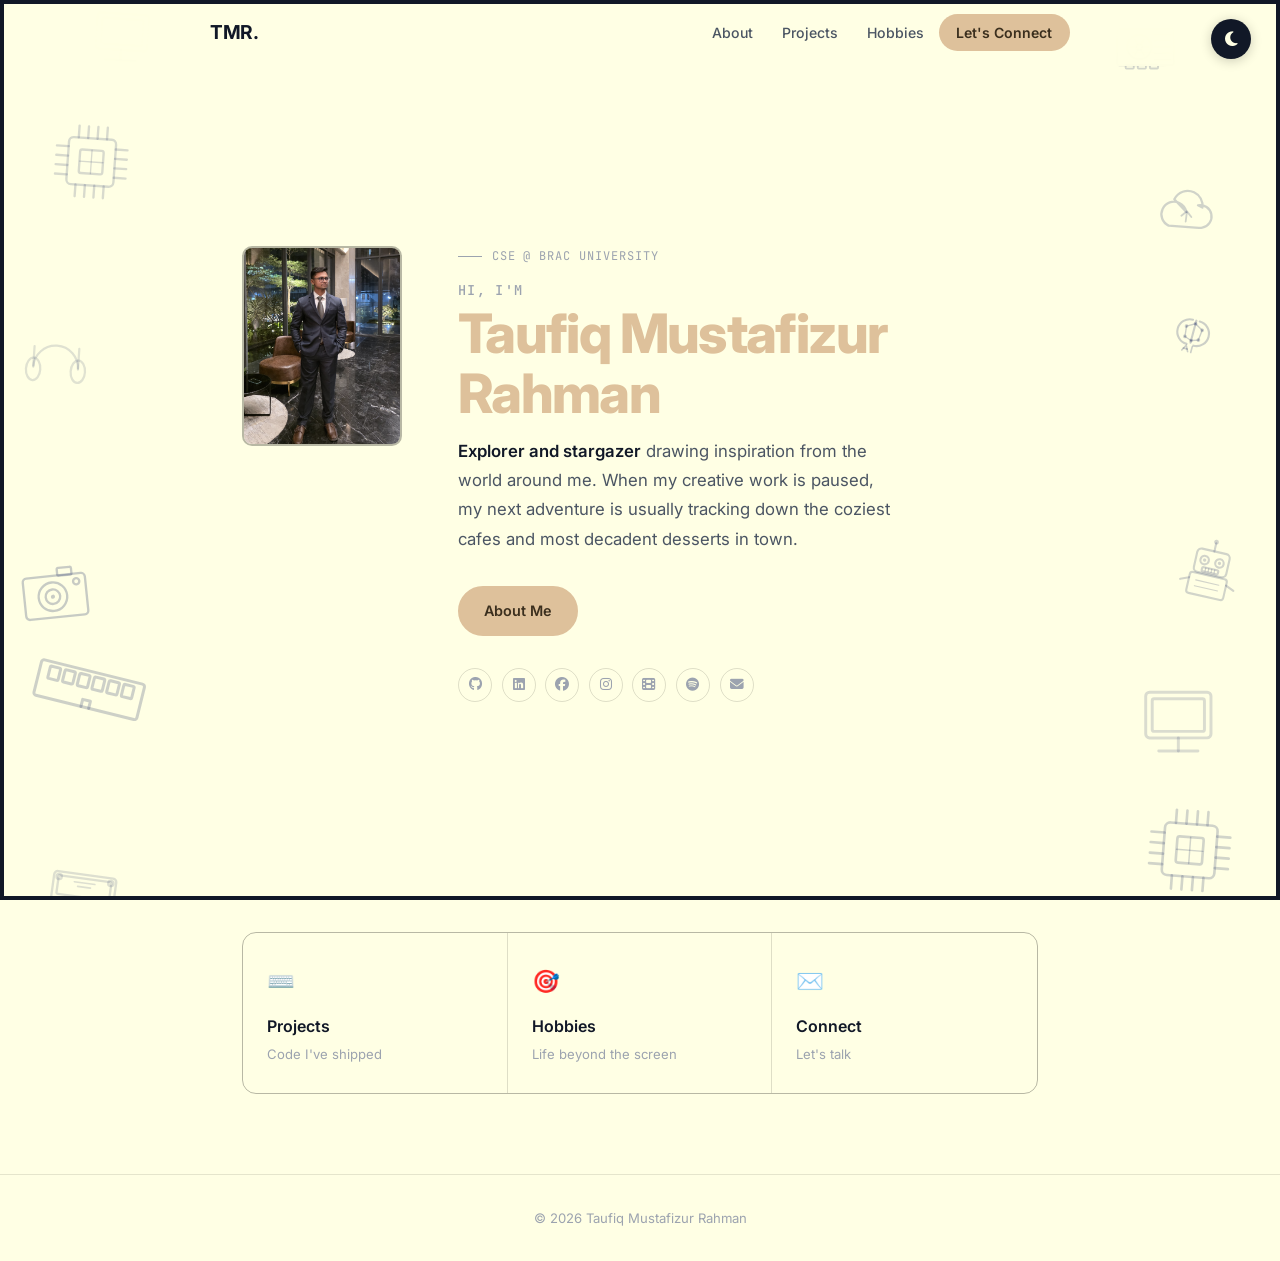
==== commit 68a337fc: "Update index.html" ====
--- a/index.html
+++ b/index.html
@@ -60,7 +60,7 @@
                     Taufiq Mustafizur Rahman
                 </h1>
                 <p class="hero-tagline fade-in">
-                    <strong>Stargazer & explorer</strong> who finds inspiration in the everyday. When I'm bored or not bringing ideas to life, you can usually find me discovering the best local cafes and dessert spots.
+                    <strong>Explorer and stargazer</strong> drawing inspiration from the world around me. When my creative work is paused, my next adventure is usually tracking down the coziest cafes and most decadent desserts in town.
                 </p>
                 <div class="hero-buttons fade-in">
                     <a href="about.html" class="btn-primary">About Me</a>
@@ -109,4 +109,4 @@
     <script src="script.js"></script>
 </body>
 
-</html>+</html>
--- a/style.css
+++ b/style.css
@@ -1126,6 +1126,8 @@
         top: 1rem;
     }
 
+    .page-border { display: none; }
+
     .hamburger { display: flex; z-index: 1001; }
 
     .nav-links {
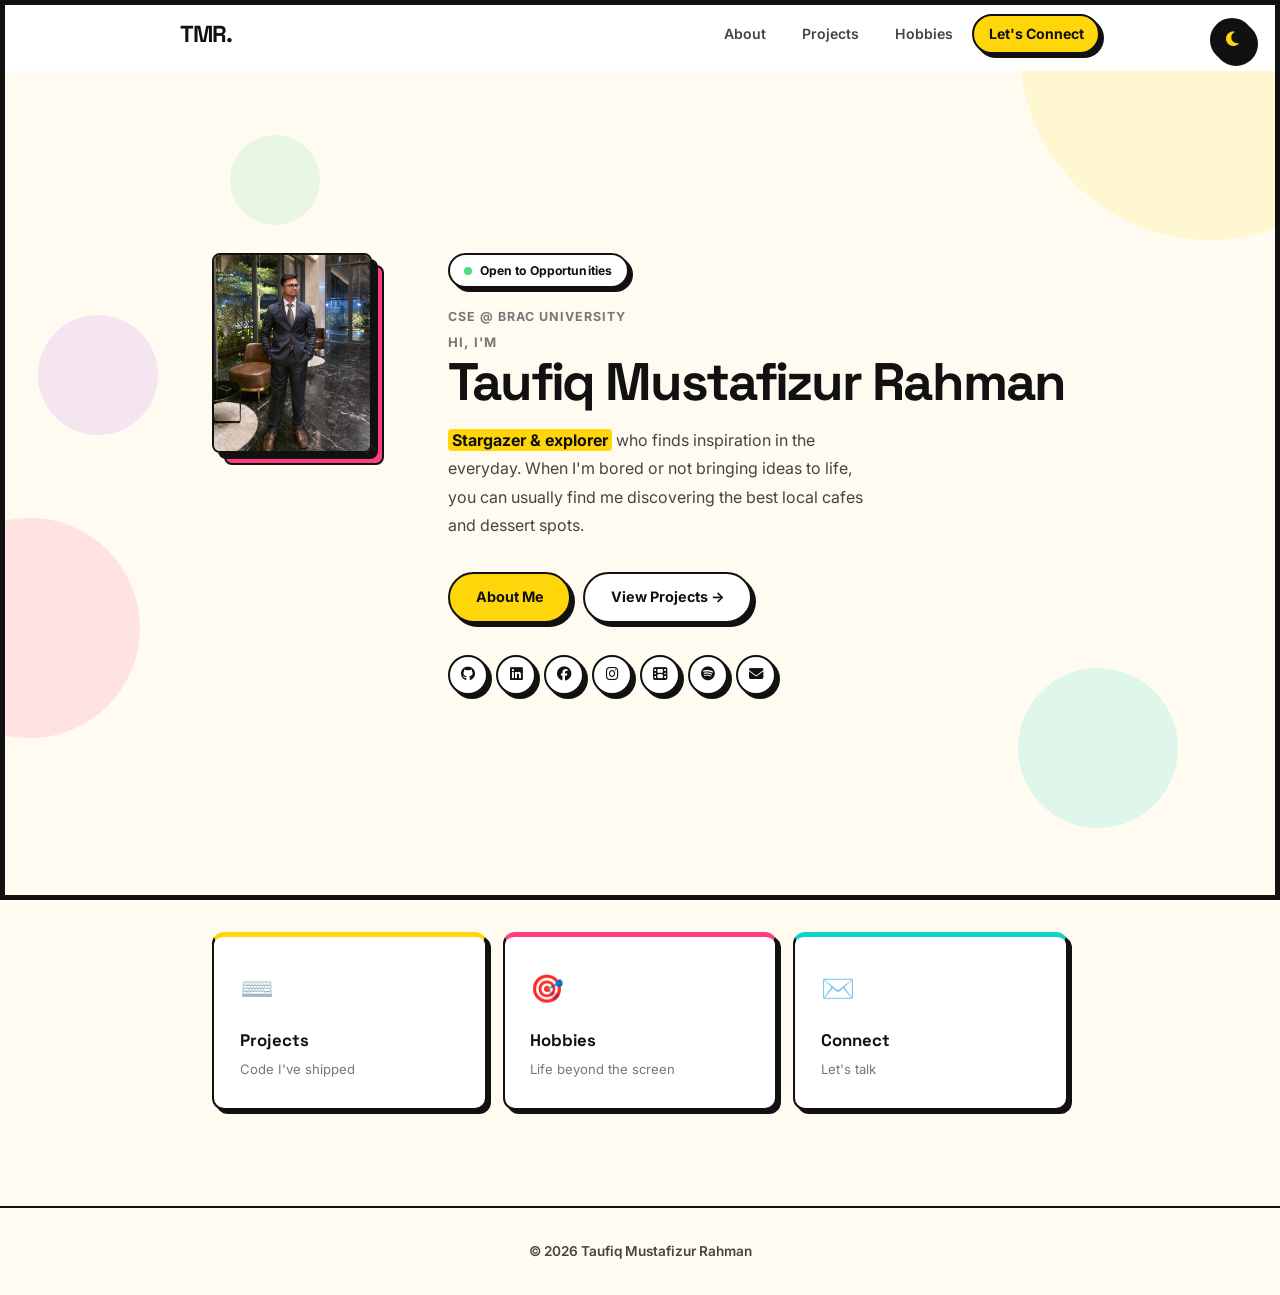
==== commit 1247986b: "Update UI" ====
--- a/index.html
+++ b/index.html
@@ -5,24 +5,33 @@
     <meta charset="UTF-8">
     <meta name="viewport" content="width=device-width, initial-scale=1.0">
     <title>Taufiq Mustafizur Rahman</title>
-    <meta name="description" content="Taufiq Mustafizur Rahman — Computer Science & Engineering student at Brac University.">
+    <meta name="description" content="Taufiq Mustafizur Rahman — Computer Science &amp; Engineering student at Brac University.">
     <!-- Prevent dark/light mode flash -->
     <script>
         (function(){var t=localStorage.getItem('tmr-theme')||'light';document.documentElement.setAttribute('data-theme',t);document.documentElement.classList.add('no-transition');window.addEventListener('DOMContentLoaded',function(){setTimeout(function(){document.documentElement.classList.remove('no-transition');},50);});}());
     </script>
     <link rel="preconnect" href="https://fonts.googleapis.com">
     <link rel="preconnect" href="https://fonts.gstatic.com" crossorigin>
-    <link href="https://fonts.googleapis.com/css2?family=Inter:wght@300;400;500;600;700;800&family=JetBrains+Mono:wght@400;500&display=swap" rel="stylesheet">
+    <link href="https://fonts.googleapis.com/css2?family=Space+Grotesk:wght@400;500;600;700;800&family=Inter:wght@400;500;600;700&display=swap" rel="stylesheet">
     <link rel="stylesheet" href="https://cdnjs.cloudflare.com/ajax/libs/font-awesome/6.4.0/css/all.min.css">
     <link rel="stylesheet" href="style.css">
 </head>
 
 <body>
-    <!-- Page border frame (gkoberger-inspired) -->
+    <!-- Page border frame -->
     <div class="page-border page-border-top"></div>
     <div class="page-border page-border-bottom"></div>
     <div class="page-border page-border-left"></div>
     <div class="page-border page-border-right"></div>
+
+    <!-- Decorative background blobs -->
+    <div class="deco-blobs">
+        <span style="width:380px;height:380px;background:#FFD60A;top:-140px;right:-120px;"></span>
+        <span style="width:220px;height:220px;background:#FF3D81;bottom:18%;left:-80px;"></span>
+        <span style="width:160px;height:160px;background:#0FD5C8;bottom:8%;right:8%;"></span>
+        <span style="width:120px;height:120px;background:#A855F7;top:35%;left:3%;"></span>
+        <span style="width:90px;height:90px;background:#4ADE80;top:15%;left:18%;"></span>
+    </div>
 
     <!-- Dark/Light mode toggle -->
     <button class="theme-toggle" id="themeToggle" aria-label="Toggle dark mode">
@@ -49,21 +58,28 @@
     <section class="hero">
         <div class="hero-inner">
 
+            <!-- Profile photo with coloured block behind it -->
             <div class="hero-image-wrap fade-in">
+                <div class="photo-bg-block"></div>
                 <img src="profile.jpg" alt="Taufiq Mustafizur Rahman">
             </div>
 
             <div class="hero-text-block">
+                <div class="status-badge fade-in">
+                    <span class="dot"></span>
+                    Open to Opportunities
+                </div>
                 <p class="hero-label fade-in">CSE @ Brac University</p>
                 <h1 class="greeting-name fade-in">
                     <span class="name-first">Hi, I'm</span>
                     Taufiq Mustafizur Rahman
                 </h1>
                 <p class="hero-tagline fade-in">
-                    <strong>Explorer and stargazer</strong> drawing inspiration from the world around me. When my creative work is paused, my next adventure is usually tracking down the coziest cafes and most decadent desserts in town.
+                    <strong>Stargazer &amp; explorer</strong> who finds inspiration in the everyday. When I'm bored or not bringing ideas to life, you can usually find me discovering the best local cafes and dessert spots.
                 </p>
                 <div class="hero-buttons fade-in">
                     <a href="about.html" class="btn-primary">About Me</a>
+                    <a href="projects.html" class="btn-secondary">View Projects →</a>
                 </div>
                 <div class="hero-socials fade-in">
                     <a href="https://github.com/taufiqmrahman" target="_blank" aria-label="GitHub"><i class="fa-brands fa-github"></i></a>
@@ -109,4 +125,4 @@
     <script src="script.js"></script>
 </body>
 
-</html>
+</html>
--- a/style.css
+++ b/style.css
@@ -1,68 +1,75 @@
 /* ============================================================
-   TMR PORTFOLIO — gkoberger.com inspired redesign
-   Light mode: #FFFFE4 (warm cream)
-   Dark mode:  #1c2a62 (deep navy blue)
-   Font: Inter (professional, clean)
+   TMR PORTFOLIO — NeoBrutalism Redesign
+   Style: Bold borders · offset shadows · bright accent colours
+   Fonts: Space Grotesk (headings) · Inter (body)
    ============================================================ */
 
-@import url('https://fonts.googleapis.com/css2?family=Inter:wght@300;400;500;600;700;800&family=JetBrains+Mono:wght@400;500&display=swap');
+@import url('https://fonts.googleapis.com/css2?family=Space+Grotesk:wght@400;500;600;700;800&family=Inter:wght@400;500;600;700&display=swap');
 
 /* ===== CSS VARIABLES ===== */
 :root {
-    /* Light mode (default) */
-    --bg:            #FFFFE4;
-    --bg-card:       rgba(255, 255, 228, 0.85);
-    --bg-hover:      rgba(0, 0, 0, 0.04);
-    --border:        rgba(0, 0, 0, 0.13);
-    --border-accent: rgba(0, 0, 0, 0.28);
-    --text-primary:  #111827;
-    --text-secondary:#4b5563;
-    --text-muted:    #9ca3af;
-    --accent:        #1d4ed8;
-    --accent-light:  #3b82f6;
-    --link:          #111827;
-    --link-hover:    #1d4ed8;
-    --nav-bg:        rgba(255, 255, 228, 0.94);
-    --tag-bg:        rgba(0, 0, 0, 0.06);
-    --tag-text:      #374151;
-    --input-bg:      rgba(0, 0, 0, 0.04);
-    --card-shadow:   0 2px 12px rgba(0,0,0,0.08);
-    --card-shadow-hover: 0 8px 32px rgba(0,0,0,0.14);
-    --footer-border: rgba(0, 0, 0, 0.1);
-    --toggle-bg:     #111827;
-    --toggle-icon:   #FFFFE4;
-
-    --font-body:   'Inter', -apple-system, BlinkMacSystemFont, 'Segoe UI', sans-serif;
-    --font-mono:   'JetBrains Mono', 'Fira Code', monospace;
-    --radius-sm:   6px;
-    --radius-md:   10px;
-    --radius-lg:   14px;
-    --transition:  all 0.25s cubic-bezier(0.4, 0, 0.2, 1);
-}
-
-/* Dark Mode — #1c2a62 deep navy, muted tones */
+    /* Light mode — NeoBrutalism */
+    --bg:             #FFFBF0;
+    --bg-card:        #FFFFFF;
+    --bg-hover:       #FFFDE0;
+    --border-color:   #111111;
+    --shadow:         4px 4px 0px #111111;
+    --shadow-lg:      6px 6px 0px #111111;
+    --text-primary:   #111111;
+    --text-secondary: #444444;
+    --text-muted:     #777777;
+    --accent:         #FFD60A;
+    --accent-pink:    #FF3D81;
+    --accent-teal:    #0FD5C8;
+    --accent-purple:  #A855F7;
+    --accent-green:   #4ADE80;
+    --accent-orange:  #FB923C;
+    --nav-bg:         #FFFFFF;
+    --tag-bg:         #FFD60A;
+    --tag-text:       #111111;
+    --input-bg:       #FFFFFF;
+    --footer-border:  #111111;
+    --toggle-bg:      #111111;
+    --toggle-icon:    #FFD60A;
+
+    --font-heading: 'Space Grotesk', -apple-system, BlinkMacSystemFont, sans-serif;
+    --font-body:    'Inter', -apple-system, BlinkMacSystemFont, sans-serif;
+    --radius:       8px;
+    --radius-lg:    12px;
+    --transition:   all 0.15s ease;
+}
+
+/* Dark Mode — Dark Brutalism (softer, less contrasty) */
 [data-theme="dark"] {
-    --bg:            #1c2a62;
-    --bg-card:       #202e68;
-    --bg-hover:      rgba(123, 154, 204, 0.06);
-    --border:        rgba(123, 154, 204, 0.13);
-    --border-accent: rgba(123, 154, 204, 0.25);
-    --text-primary:  #B8C4D8;
-    --text-secondary:#7E8CA3;
-    --text-muted:    #566178;
-    --accent:        #7B9ACC;
-    --accent-light:  #96B0D8;
-    --link:          #B8C4D8;
-    --link-hover:    #96B0D8;
-    --nav-bg:        rgba(28, 42, 98, 0.96);
-    --tag-bg:        rgba(123, 154, 204, 0.1);
-    --tag-text:      #96B0D8;
-    --input-bg:      rgba(123, 154, 204, 0.06);
-    --card-shadow:   0 2px 12px rgba(0,0,0,0.4);
-    --card-shadow-hover: 0 8px 32px rgba(0,0,0,0.5);
-    --footer-border: rgba(123, 154, 204, 0.1);
-    --toggle-bg:     #B8C4D8;
-    --toggle-icon:   #1c2a62;
+    --bg:             #18181B;
+    --bg-card:        #242428;
+    --bg-hover:       #2E2E35;
+    --border-color:   #4A4A55;
+    --shadow:         3px 3px 0px #4A4A55;
+    --shadow-lg:      5px 5px 0px #4A4A55;
+    --text-primary:   #F0F0F0;
+    --text-secondary: #AAAAAA;
+    --text-muted:     #666666;
+    --nav-bg:         #1E1E22;
+    --tag-bg:         #FFD60A;
+    --tag-text:       #111111;
+    --input-bg:       #242428;
+    --footer-border:  #4A4A55;
+    --toggle-bg:      #D4A200;
+    --toggle-icon:    #111111;
+    --accent:         #D4A200;
+    --tag-bg:         #D4A200;
+}
+
+/* Dark mode blobs: subtle colour glows against the dark background */
+[data-theme="dark"] .deco-blobs span {
+    opacity: 0.07;
+}
+
+/* Photo background block: yellow accent in dark mode instead of pink */
+[data-theme="dark"] .photo-bg-block {
+    background: var(--accent);
+    border-color: #4A4A55;
 }
 
 /* Prevent FOUC on theme load */
@@ -93,16 +100,25 @@
     position: relative;
 }
 
-/* ===== BACKGROUND DOODLE CANVAS ===== */
-#bgDoodles {
+/* ===== DECORATIVE BLOBS ===== */
+.deco-blobs {
     position: fixed;
     top: 0; left: 0;
     width: 100vw; height: 100vh;
+    pointer-events: none;
     z-index: 0;
-    pointer-events: none;
-}
-
-/* Ensure all page content layers sit above the doodle canvas */
+    overflow: hidden;
+}
+.deco-blobs span {
+    position: absolute;
+    border-radius: 50%;
+    opacity: 0.13;
+}
+[data-theme="dark"] .deco-blobs span {
+    opacity: 0.06;
+}
+
+/* Make sure page content sits above blobs */
 .navbar, .hero, .explore-section, .page-wrapper,
 .about-page, .connect-page, .subpage-wrap,
 footer, .theme-toggle, .page-border {
@@ -110,52 +126,30 @@
     z-index: 1;
 }
 
-/* ===== BORDER FRAME (gkoberger-inspired) ===== */
+/* ===== BORDER FRAME ===== */
 .page-border {
     position: fixed;
-    z-index: 9998;  /* Override the z-index:1 from content layer rule */
+    z-index: 9998;
     pointer-events: none;
-}
-
-.page-border-top {
-    top: 0; left: 0; right: 0;
-    height: 4px;
-    background: var(--text-primary);
+    background: var(--border-color);
     transition: background 0.3s ease;
 }
-
-.page-border-bottom {
-    bottom: 0; left: 0; right: 0;
-    height: 4px;
-    background: var(--text-primary);
-    transition: background 0.3s ease;
-}
-
-.page-border-left {
-    top: 0; left: 0; bottom: 0;
-    width: 4px;
-    background: var(--text-primary);
-    transition: background 0.3s ease;
-}
-
-.page-border-right {
-    top: 0; right: 0; bottom: 0;
-    width: 4px;
-    background: var(--text-primary);
-    transition: background 0.3s ease;
-}
+.page-border-top    { top: 0; left: 0; right: 0; height: 5px; }
+.page-border-bottom { bottom: 0; left: 0; right: 0; height: 5px; }
+.page-border-left   { top: 0; left: 0; bottom: 0; width: 5px; }
+.page-border-right  { top: 0; right: 0; bottom: 0; width: 5px; }
 
 /* ===== THEME TOGGLE ===== */
 .theme-toggle {
     position: fixed;
-    top: 1.2rem;
-    right: 1.8rem;
+    top: 1.1rem;
+    right: 1.6rem;
     z-index: 9999;
     background: var(--toggle-bg);
     color: var(--toggle-icon);
-    border: none;
-    width: 40px;
-    height: 40px;
+    border: 2px solid var(--border-color);
+    width: 44px;
+    height: 44px;
     border-radius: 50%;
     cursor: pointer;
     display: flex;
@@ -163,12 +157,15 @@
     justify-content: center;
     font-size: 1.05rem;
     transition: var(--transition);
-    box-shadow: 0 2px 12px rgba(0,0,0,0.2);
-}
-
+    box-shadow: var(--shadow);
+}
 .theme-toggle:hover {
-    transform: scale(1.1) rotate(15deg);
-    box-shadow: 0 4px 20px rgba(0,0,0,0.3);
+    transform: translate(-2px, -2px);
+    box-shadow: var(--shadow-lg);
+}
+.theme-toggle:active {
+    transform: translate(2px, 2px);
+    box-shadow: none;
 }
 
 /* ===== NAVBAR ===== */
@@ -180,19 +177,16 @@
     z-index: 1000;
     padding: 0.9rem 2.5rem;
     background: var(--nav-bg);
-    backdrop-filter: blur(20px);
-    -webkit-backdrop-filter: blur(20px);
-    border-bottom: 1px solid transparent;
-    transition: border-color 0.3s ease, background 0.3s ease;
-}
-
+    border-bottom: 2px solid transparent;
+    transition: border-color 0.3s ease, background 0.3s ease, box-shadow 0.3s ease;
+}
 .navbar.scrolled {
-    border-bottom-color: var(--border);
-    box-shadow: 0 2px 20px rgba(0,0,0,0.06);
+    border-bottom-color: var(--border-color);
+    box-shadow: 0 3px 0 var(--border-color);
 }
 
 .nav-container {
-    max-width: 860px;
+    max-width: 920px;
     margin: 0 auto;
     display: flex;
     justify-content: space-between;
@@ -200,59 +194,59 @@
 }
 
 .logo {
-    font-family: var(--font-body);
-    font-size: 1.2rem;
-    font-weight: 700;
-    font-style: normal;
+    font-family: var(--font-heading);
+    font-size: 1.45rem;
+    font-weight: 800;
     color: var(--text-primary);
     text-decoration: none;
-    letter-spacing: -0.02em;
-    transition: color 0.2s;
-}
-
-.logo:hover { color: var(--accent); }
+    letter-spacing: -0.04em;
+    transition: color 0.15s;
+}
+.logo:hover { color: var(--accent-pink); }
 
 .nav-links {
     display: flex;
     list-style: none;
-    gap: 0.1rem;
+    gap: 0.2rem;
     align-items: center;
 }
-
 .nav-links a {
     color: var(--text-secondary);
     text-decoration: none;
     font-size: 0.88rem;
-    font-weight: 500;
-    transition: var(--transition);
-    padding: 0.4rem 0.85rem;
+    font-weight: 600;
+    transition: var(--transition);
+    padding: 0.38rem 0.9rem;
     border-radius: 100px;
+    border: 2px solid transparent;
     display: block;
 }
-
 .nav-links a:hover {
     color: var(--text-primary);
+    border-color: var(--border-color);
     background: var(--bg-hover);
 }
-
 .nav-links a.active-link {
     color: var(--text-primary);
-    font-weight: 600;
+    font-weight: 700;
 }
 
 .btn-nav {
-    background: #DEC19B !important;
-    color: #3b2f1e !important;
-    font-weight: 600 !important;
-    padding: 0.4rem 1.1rem !important;
+    background: var(--accent) !important;
+    color: var(--text-primary) !important;
+    font-weight: 700 !important;
+    border: 2px solid var(--border-color) !important;
+    box-shadow: var(--shadow) !important;
     border-radius: 100px !important;
-    transition: opacity 0.2s !important;
-}
-
+}
 .btn-nav:hover {
-    opacity: 0.85 !important;
-    background: #d4b288 !important;
-    color: #3b2f1e !important;
+    transform: translate(-2px, -2px) !important;
+    box-shadow: var(--shadow-lg) !important;
+    background: var(--accent) !important;
+}
+.btn-nav:active {
+    transform: translate(2px, 2px) !important;
+    box-shadow: none !important;
 }
 
 .hamburger {
@@ -262,9 +256,8 @@
     cursor: pointer;
     padding: 4px;
 }
-
 .hamburger span {
-    width: 22px; height: 2px;
+    width: 24px; height: 2.5px;
     background: var(--text-primary);
     transition: var(--transition);
     border-radius: 2px;
@@ -273,12 +266,10 @@
 
 /* ===== PAGE LAYOUT ===== */
 .page-wrapper {
-    max-width: 860px;
+    max-width: 920px;
     margin: 0 auto;
     padding: 0 2rem;
 }
-
-/* First section inside page-wrapper needs top breathing room for fixed navbar */
 .page-wrapper .section {
     padding-top: 7rem;
 }
@@ -289,36 +280,77 @@
     display: flex;
     align-items: center;
     padding: 7rem 2rem 4rem;
-    max-width: 860px;
+    max-width: 920px;
     margin: 0 auto;
 }
 
 .hero-inner {
     display: flex;
     align-items: flex-start;
-    gap: 3.5rem;
+    gap: 4rem;
     width: 100%;
 }
 
+/* Photo block — coloured square sits behind the photo */
 .hero-image-wrap {
     flex-shrink: 0;
     position: relative;
-}
-
+    /* extra space for the offset colour block */
+    padding-bottom: 12px;
+    padding-right: 12px;
+}
+.photo-bg-block {
+    position: absolute;
+    bottom: 0;
+    right: 0;
+    width: 160px;
+    height: 200px;
+    background: var(--accent-pink);
+    border-radius: var(--radius);
+    border: 2px solid var(--border-color);
+    z-index: 0;
+}
 .hero-image-wrap img {
     width: 160px;
     height: 200px;
     object-fit: cover;
     object-position: center top;
-    border-radius: var(--radius-md);
-    border: 2px solid var(--border-accent);
+    border-radius: var(--radius);
+    border: 2px solid var(--border-color);
+    box-shadow: var(--shadow-lg);
     display: block;
-    filter: grayscale(15%);
-    transition: filter 0.3s ease;
-}
-
-.hero-image-wrap img:hover {
-    filter: grayscale(0%);
+    position: relative;
+    z-index: 1;
+}
+
+/* Status badge */
+.status-badge {
+    display: inline-flex;
+    align-items: center;
+    gap: 0.45rem;
+    background: var(--bg-card);
+    border: 2px solid var(--border-color);
+    border-radius: 100px;
+    padding: 0.32rem 0.9rem;
+    font-size: 0.76rem;
+    font-weight: 700;
+    color: var(--text-primary);
+    box-shadow: var(--shadow);
+    white-space: nowrap;
+    margin-bottom: 1.1rem;
+    font-family: var(--font-body);
+    letter-spacing: 0.01em;
+}
+.status-badge .dot {
+    width: 8px; height: 8px;
+    border-radius: 50%;
+    background: var(--accent-green);
+    flex-shrink: 0;
+    animation: pulse-dot 2s ease-in-out infinite;
+}
+@keyframes pulse-dot {
+    0%, 100% { opacity: 1;   transform: scale(1); }
+    50%       { opacity: 0.5; transform: scale(0.8); }
 }
 
 .hero-text-block {
@@ -327,63 +359,51 @@
 }
 
 .hero-label {
-    font-family: var(--font-mono);
-    font-size: 0.75rem;
-    font-weight: 400;
+    font-family: var(--font-body);
+    font-size: 0.78rem;
+    font-weight: 700;
     color: var(--text-muted);
     letter-spacing: 0.08em;
     text-transform: uppercase;
+    margin-bottom: 0.55rem;
+}
+
+.greeting-name {
+    font-family: var(--font-heading);
+    font-size: 3.3rem;
+    font-weight: 800;
+    line-height: 1.05;
+    color: var(--text-primary);
     margin-bottom: 1rem;
-    display: flex;
-    align-items: center;
-    gap: 0.6rem;
-}
-
-.hero-label::before {
-    content: '';
-    display: inline-block;
-    width: 24px; height: 1px;
-    background: var(--text-muted);
-    flex-shrink: 0;
-}
-
-.greeting-name {
-    font-family: var(--font-body);
-    font-size: 3.4rem;
-    font-weight: 800;
-    font-style: normal;
-    line-height: 1.1;
-    color: #DEC19B;
-    margin-bottom: 0.8rem;
-    letter-spacing: -0.03em;
-}
-
+    letter-spacing: -0.04em;
+}
 .greeting-name .name-first {
     display: block;
-    font-style: normal;
-    font-weight: 500;
-    font-size: 0.85rem;
-    font-family: var(--font-mono);
-    color: var(--text-muted);
-    letter-spacing: 0.1em;
+    font-size: 0.82rem;
+    font-weight: 700;
+    font-family: var(--font-body);
+    color: var(--text-muted);
+    letter-spacing: 0.09em;
     text-transform: uppercase;
-    margin-bottom: 0.4rem;
+    margin-bottom: 0.3rem;
 }
 
 .hero-tagline {
-    font-size: 1.05rem;
+    font-size: 1rem;
     color: var(--text-secondary);
-    line-height: 1.75;
+    line-height: 1.78;
     margin-bottom: 2rem;
-    max-width: 440px;
-}
-
+    max-width: 420px;
+}
 .hero-tagline strong {
     color: var(--text-primary);
-    font-weight: 600;
-}
-
-/* ===== HERO BUTTONS ===== */
+    font-weight: 700;
+    background: var(--accent);
+    padding: 1px 4px;
+    border-radius: 4px;
+}
+
+/* ===== BUTTONS ===== */
 .hero-buttons {
     display: flex;
     gap: 0.75rem;
@@ -395,152 +415,155 @@
     display: inline-flex;
     align-items: center;
     gap: 0.5rem;
-    padding: 0.65rem 1.5rem;
+    padding: 0.7rem 1.6rem;
     border-radius: 100px;
     text-decoration: none;
     font-family: var(--font-body);
     font-size: 0.9rem;
-    font-weight: 600;
-    background: #DEC19B;
-    color: #3b2f1e;
-    transition: var(--transition);
-    border: 2px solid #DEC19B;
+    font-weight: 700;
+    background: var(--accent);
+    color: var(--text-primary);
+    border: 2px solid var(--border-color);
+    box-shadow: var(--shadow);
+    transition: var(--transition);
     cursor: pointer;
-}
-
+    position: relative;
+    overflow: hidden;
+}
 .btn-primary:hover {
-    opacity: 0.85;
-    background: #d4b288;
-    border-color: #d4b288;
-    transform: translateY(-2px);
-    box-shadow: var(--card-shadow-hover);
+    transform: translate(-2px, -2px);
+    box-shadow: var(--shadow-lg);
+}
+.btn-primary:active {
+    transform: translate(2px, 2px);
+    box-shadow: none;
 }
 
 .btn-secondary {
     display: inline-flex;
     align-items: center;
     gap: 0.5rem;
-    padding: 0.65rem 1.5rem;
+    padding: 0.7rem 1.6rem;
     border-radius: 100px;
     text-decoration: none;
     font-family: var(--font-body);
     font-size: 0.9rem;
-    font-weight: 600;
-    background: transparent;
-    color: #DEC19B;
-    border: 2px solid #DEC19B;
+    font-weight: 700;
+    background: var(--bg-card);
+    color: var(--text-primary);
+    border: 2px solid var(--border-color);
+    box-shadow: var(--shadow);
     transition: var(--transition);
     cursor: pointer;
-}
-
+    position: relative;
+    overflow: hidden;
+}
 .btn-secondary:hover {
-    background: rgba(222, 193, 155, 0.12);
-    border-color: #d4b288;
-    transform: translateY(-2px);
-    box-shadow: var(--card-shadow);
-}
-
-/* ===== SOCIAL ICONS (hero) ===== */
+    transform: translate(-2px, -2px);
+    box-shadow: var(--shadow-lg);
+}
+.btn-secondary:active {
+    transform: translate(2px, 2px);
+    box-shadow: none;
+}
+
+/* ===== SOCIAL ICONS ===== */
 .hero-socials {
     display: flex;
     align-items: center;
-    gap: 0.6rem;
+    gap: 0.5rem;
     flex-wrap: wrap;
 }
-
 .hero-socials a {
     display: flex;
     align-items: center;
     justify-content: center;
-    width: 34px; height: 34px;
+    width: 40px; height: 40px;
     border-radius: 50%;
-    background: transparent;
-    border: 1.5px solid var(--border);
-    color: var(--text-muted);
-    font-size: 0.85rem;
+    background: var(--bg-card);
+    border: 2px solid var(--border-color);
+    color: var(--text-primary);
+    font-size: 0.9rem;
     text-decoration: none;
     transition: var(--transition);
-}
-
+    box-shadow: var(--shadow);
+}
 .hero-socials a:hover {
-    border-color: var(--border-accent);
-    color: var(--text-primary);
-    transform: translateY(-2px);
-    box-shadow: var(--card-shadow);
+    background: var(--accent);
+    transform: translate(-2px, -2px);
+    box-shadow: var(--shadow-lg);
+}
+.hero-socials a:active {
+    transform: translate(2px, 2px);
+    box-shadow: none;
 }
 
 /* ===== EXPLORE SECTION ===== */
 .explore-section {
-    padding: 2rem 2rem 5rem;
-    max-width: 860px;
+    padding: 2rem 2rem 6rem;
+    max-width: 920px;
     margin: 0 auto;
 }
 
 .explore-grid {
     display: grid;
     grid-template-columns: repeat(3, 1fr);
-    gap: 0;
-    border: 1.5px solid var(--border-accent);
+    gap: 1rem;
+}
+
+.explore-item {
+    display: flex;
+    flex-direction: column;
+    padding: 1.8rem 1.6rem;
+    text-decoration: none;
+    color: var(--text-primary);
+    background: var(--bg-card);
+    border: 2px solid var(--border-color);
     border-radius: var(--radius-lg);
-    overflow: hidden;
-}
-
-.explore-item {
-    display: flex;
-    flex-direction: column;
-    padding: 1.8rem 1.5rem;
-    text-decoration: none;
-    color: var(--text-primary);
-    border-right: 1.5px solid var(--border);
+    box-shadow: var(--shadow);
     transition: var(--transition);
     position: relative;
-    background: transparent;
-}
-
-.explore-item:last-child {
-    border-right: none;
-}
-
+}
 .explore-item:hover {
-    background: var(--bg-hover);
-}
+    transform: translate(-2px, -2px);
+    box-shadow: var(--shadow-lg);
+}
+.explore-item:active {
+    transform: translate(2px, 2px);
+    box-shadow: none;
+}
+
+/* Accent top stripe per card */
+#exploreProjects { border-top: 5px solid var(--accent); }
+#exploreHobbies  { border-top: 5px solid var(--accent-pink); }
+#exploreConnect  { border-top: 5px solid var(--accent-teal); }
 
 .explore-item-icon {
-    font-size: 1.4rem;
-    margin-bottom: 0.8rem;
+    font-size: 1.7rem;
+    margin-bottom: 0.9rem;
     display: block;
 }
-
 .explore-item-title {
-    font-family: var(--font-body);
-    font-size: 1rem;
-    font-weight: 600;
-    font-style: normal;
+    font-family: var(--font-heading);
+    font-size: 1.05rem;
+    font-weight: 700;
     margin-bottom: 0.3rem;
-    transition: color 0.2s;
-}
-
-.explore-item:hover .explore-item-title {
-    color: var(--accent);
-}
-
+}
 .explore-item-desc {
     font-size: 0.82rem;
     color: var(--text-muted);
     line-height: 1.5;
 }
-
 .explore-item-arrow {
     position: absolute;
-    top: 1.3rem;
+    top: 1.2rem;
     right: 1.3rem;
-    font-size: 0.85rem;
+    font-size: 1rem;
     color: var(--text-muted);
     opacity: 0;
     transform: translate(-4px, 4px);
     transition: var(--transition);
 }
-
 .explore-item:hover .explore-item-arrow {
     opacity: 1;
     transform: translate(0, 0);
@@ -550,42 +573,37 @@
 .section {
     padding: 2rem 0 4rem;
 }
-
 .section-header {
     margin-bottom: 2.5rem;
-    padding-bottom: 1rem;
-    border-bottom: 1.5px solid var(--border);
-}
-
+    padding-bottom: 1.2rem;
+    border-bottom: 2px solid var(--border-color);
+}
 .section-title {
-    font-family: var(--font-body);
-    font-size: 1.9rem;
-    font-weight: 700;
-    font-style: normal;
-    color: var(--text-primary);
-    letter-spacing: -0.03em;
-}
-
+    font-family: var(--font-heading);
+    font-size: 2.2rem;
+    font-weight: 800;
+    color: var(--text-primary);
+    letter-spacing: -0.04em;
+}
 .section-subtitle {
     font-size: 0.85rem;
     color: var(--text-muted);
     margin-top: 0.4rem;
-    font-family: var(--font-mono);
+    font-weight: 600;
 }
 
 /* ===== PROJECT CARDS ===== */
 .projects-list {
     display: flex;
     flex-direction: column;
-    gap: 0;
-    border: 1.5px solid var(--border-accent);
+    gap: 1rem;
+}
+.project-card {
+    padding: 1.8rem 2rem;
+    background: var(--bg-card);
+    border: 2px solid var(--border-color);
     border-radius: var(--radius-lg);
-    overflow: hidden;
-}
-
-.project-card {
-    padding: 2rem 2.2rem;
-    border-bottom: 1.5px solid var(--border);
+    box-shadow: var(--shadow);
     transition: var(--transition);
     display: flex;
     justify-content: space-between;
@@ -593,59 +611,41 @@
     gap: 2rem;
     text-decoration: none;
     color: inherit;
-    background: transparent;
     position: relative;
 }
-
-.project-card:last-child {
-    border-bottom: none;
-}
-
-.project-card::before {
-    content: '';
-    position: absolute;
-    left: 0; top: 0; bottom: 0;
-    width: 3px;
-    background: var(--accent);
-    opacity: 0;
-    transition: opacity 0.2s ease;
-}
-
 .project-card:hover {
-    background: var(--bg-hover);
-}
-
-.project-card:hover::before {
-    opacity: 1;
-}
-
-.project-info {
-    flex: 1;
-    min-width: 0;
-}
-
+    transform: translate(-2px, -2px);
+    box-shadow: var(--shadow-lg);
+}
+.project-card:active {
+    transform: translate(2px, 2px);
+    box-shadow: none;
+}
+
+/* Colour-coded left accent border */
+.project-card:nth-child(1) { border-left: 5px solid var(--accent); }
+.project-card:nth-child(2) { border-left: 5px solid var(--accent-pink); }
+.project-card:nth-child(3) { border-left: 5px solid var(--accent-teal); }
+.project-card:nth-child(4) { border-left: 5px solid var(--accent-purple); }
+.project-card:nth-child(5) { border-left: 5px solid var(--accent-green); }
+.project-card:nth-child(6) { border-left: 5px solid var(--accent-orange); }
+
+.project-info { flex: 1; min-width: 0; }
 .project-number {
-    font-family: var(--font-mono);
-    font-size: 0.68rem;
+    font-size: 0.7rem;
+    font-weight: 700;
     color: var(--text-muted);
     letter-spacing: 0.08em;
+    text-transform: uppercase;
     margin-bottom: 0.5rem;
 }
-
 .project-card h3 {
-    font-family: var(--font-body);
-    font-size: 1.1rem;
-    font-weight: 600;
-    font-style: normal;
+    font-family: var(--font-heading);
+    font-size: 1.15rem;
+    font-weight: 700;
     margin-bottom: 0.5rem;
     color: var(--text-primary);
-    transition: color 0.2s;
-}
-
-.project-card:hover h3 {
-    color: var(--accent);
-}
-
+}
 .project-card p {
     font-size: 0.88rem;
     color: var(--text-secondary);
@@ -658,28 +658,26 @@
     gap: 0.4rem;
     flex-wrap: wrap;
 }
-
 .tags span {
-    font-family: var(--font-mono);
-    font-size: 0.68rem;
-    padding: 0.22rem 0.7rem;
+    font-size: 0.7rem;
+    font-weight: 700;
+    padding: 0.22rem 0.75rem;
     background: var(--tag-bg);
     color: var(--tag-text);
     border-radius: 100px;
-    border: 1px solid var(--border);
+    border: 2px solid var(--border-color);
     letter-spacing: 0.02em;
 }
 
 .project-arrow {
     flex-shrink: 0;
-    font-size: 1.2rem;
-    color: var(--text-muted);
+    font-size: 1.4rem;
+    color: var(--text-primary);
     opacity: 0;
     transform: translateX(-8px);
     transition: var(--transition);
     align-self: center;
 }
-
 .project-card:hover .project-arrow {
     opacity: 1;
     transform: translateX(0);
@@ -689,73 +687,64 @@
 .hobbies-grid {
     display: grid;
     grid-template-columns: repeat(3, 1fr);
-    gap: 0;
-    border: 1.5px solid var(--border-accent);
-    border-radius: var(--radius-lg);
-    overflow: hidden;
-}
-
+    gap: 1rem;
+}
 .hobby-card {
     padding: 2rem 1.8rem;
     text-decoration: none;
     color: var(--text-primary);
-    border-right: 1.5px solid var(--border);
-    border-bottom: 1.5px solid var(--border);
+    background: var(--bg-card);
+    border: 2px solid var(--border-color);
+    border-radius: var(--radius-lg);
+    box-shadow: var(--shadow);
     display: block;
     transition: var(--transition);
-    background: transparent;
     position: relative;
 }
-
-.hobby-card:nth-child(3n) {
-    border-right: none;
-}
-
-.hobby-card:nth-child(n+4) {
-    border-bottom: none;
-}
-
 .hobby-card:hover {
-    background: var(--bg-hover);
-}
+    transform: translate(-2px, -2px);
+    box-shadow: var(--shadow-lg);
+}
+.hobby-card:active {
+    transform: translate(2px, 2px);
+    box-shadow: none;
+}
+
+/* Colour-coded top stripe */
+#hobbyPhotography { border-top: 5px solid var(--accent); }
+#hobbyMovies      { border-top: 5px solid var(--accent-pink); }
+#hobbyRacing      { border-top: 5px solid var(--accent-teal); }
+#hobbyGaming      { border-top: 5px solid var(--accent-purple); }
+#hobbyReading     { border-top: 5px solid var(--accent-green); }
+#hobbyMusic       { border-top: 5px solid var(--accent-orange); }
 
 .hobby-icon {
-    font-size: 1.8rem;
-    margin-bottom: 0.8rem;
+    font-size: 2rem;
+    margin-bottom: 0.9rem;
     display: block;
 }
-
 .hobby-card h3 {
-    font-family: var(--font-body);
-    font-size: 0.95rem;
-    font-weight: 600;
-    font-style: normal;
+    font-family: var(--font-heading);
+    font-size: 1rem;
+    font-weight: 700;
     margin-bottom: 0.3rem;
     color: var(--text-primary);
-    transition: color 0.2s;
-}
-
-.hobby-card:hover h3 {
-    color: var(--accent);
-}
-
+}
 .hobby-card p {
-    font-size: 0.8rem;
+    font-size: 0.82rem;
     color: var(--text-muted);
     line-height: 1.5;
 }
-
 .hobby-arrow {
     position: absolute;
     top: 1.2rem;
     right: 1.2rem;
-    font-size: 0.78rem;
+    font-size: 0.85rem;
     color: var(--text-muted);
     opacity: 0;
     transform: translate(-3px, 3px);
     transition: var(--transition);
 }
-
 .hobby-card:hover .hobby-arrow {
     opacity: 1;
     transform: translate(0, 0);
@@ -765,106 +754,89 @@
 .about-page {
     min-height: 100vh;
     padding: 7rem 2rem 4rem;
-    max-width: 860px;
+    max-width: 920px;
     margin: 0 auto;
 }
-
 .about-header {
     margin-bottom: 3rem;
     padding-bottom: 2rem;
-    border-bottom: 1.5px solid var(--border);
+    border-bottom: 2px solid var(--border-color);
     display: flex;
     align-items: flex-end;
     justify-content: space-between;
     gap: 2rem;
 }
-
 .about-header-text {}
-
 .about-pretitle {
-    font-family: var(--font-mono);
-    font-size: 0.73rem;
-    color: var(--text-muted);
-    letter-spacing: 0.1em;
+    font-size: 0.76rem;
+    font-weight: 700;
+    color: var(--text-muted);
+    letter-spacing: 0.09em;
     text-transform: uppercase;
     margin-bottom: 0.6rem;
 }
-
 .about-title {
-    font-family: var(--font-body);
-    font-size: 2.4rem;
-    font-weight: 700;
-    font-style: normal;
-    color: var(--text-primary);
-    letter-spacing: -0.03em;
-    line-height: 1.1;
-}
-
+    font-family: var(--font-heading);
+    font-size: 2.8rem;
+    font-weight: 800;
+    color: var(--text-primary);
+    letter-spacing: -0.04em;
+    line-height: 1.05;
+}
 .about-img {
     flex-shrink: 0;
     width: 120px;
     height: 150px;
     object-fit: cover;
     object-position: center top;
-    border-radius: var(--radius-md);
-    border: 2px solid var(--border-accent);
-    filter: grayscale(20%);
-    transition: filter 0.3s;
-}
-
-.about-img:hover { filter: grayscale(0%); }
-
+    border-radius: var(--radius);
+    border: 2px solid var(--border-color);
+    box-shadow: var(--shadow);
+}
 .about-body {
     display: grid;
     grid-template-columns: 1fr 1fr;
     gap: 3rem;
     align-items: start;
 }
-
 .about-text p {
     font-size: 0.97rem;
     color: var(--text-secondary);
     line-height: 1.85;
     margin-bottom: 1.2rem;
 }
-
 .about-text p:last-child { margin-bottom: 0; }
 
 .about-highlight {
     color: var(--text-primary);
-    font-weight: 600;
-}
-
+    font-weight: 700;
+    background: var(--accent);
+    padding: 1px 4px;
+    border-radius: 4px;
+}
 .about-sidebar {}
-
 .sidebar-block {
-    margin-bottom: 2rem;
-    padding-bottom: 2rem;
-    border-bottom: 1px solid var(--border);
-}
-
-.sidebar-block:last-child {
-    border-bottom: none;
-    margin-bottom: 0;
-    padding-bottom: 0;
-}
-
+    margin-bottom: 1rem;
+    padding: 1.1rem 1.3rem;
+    background: var(--bg-card);
+    border: 2px solid var(--border-color);
+    border-radius: var(--radius);
+    box-shadow: var(--shadow);
+}
 .sidebar-label {
-    font-family: var(--font-mono);
     font-size: 0.68rem;
+    font-weight: 700;
     color: var(--text-muted);
     letter-spacing: 0.1em;
     text-transform: uppercase;
-    margin-bottom: 0.8rem;
-}
-
+    margin-bottom: 0.5rem;
+}
 .sidebar-value {
-    font-size: 0.9rem;
-    color: var(--text-primary);
-    font-weight: 500;
+    font-size: 0.92rem;
+    color: var(--text-primary);
+    font-weight: 600;
     line-height: 1.6;
 }
-
 .btn-row {
     display: flex;
     gap: 0.75rem;
@@ -876,86 +848,75 @@
 .connect-page {
     min-height: 100vh;
     padding: 7rem 2rem 4rem;
-    max-width: 860px;
+    max-width: 920px;
     margin: 0 auto;
 }
-
 .connect-header {
     margin-bottom: 3rem;
     padding-bottom: 2rem;
-    border-bottom: 1.5px solid var(--border);
-}
-
+    border-bottom: 2px solid var(--border-color);
+}
 .connect-pretitle {
-    font-family: var(--font-mono);
-    font-size: 0.73rem;
-    color: var(--text-muted);
-    letter-spacing: 0.1em;
+    font-size: 0.76rem;
+    font-weight: 700;
+    color: var(--text-muted);
+    letter-spacing: 0.09em;
     text-transform: uppercase;
     margin-bottom: 0.6rem;
 }
-
 .connect-title {
-    font-family: var(--font-body);
-    font-size: 2.4rem;
-    font-weight: 700;
-    font-style: normal;
-    color: var(--text-primary);
-    letter-spacing: -0.03em;
-    line-height: 1.1;
-}
-
+    font-family: var(--font-heading);
+    font-size: 2.8rem;
+    font-weight: 800;
+    color: var(--text-primary);
+    letter-spacing: -0.04em;
+    line-height: 1.05;
+}
 .connect-body {
     display: grid;
     grid-template-columns: 1fr 1fr;
     gap: 3rem;
     align-items: start;
 }
-
 .connect-info p {
     font-size: 0.97rem;
     color: var(--text-secondary);
     line-height: 1.85;
     margin-bottom: 1.8rem;
 }
-
 .social-links {
     display: flex;
     flex-direction: column;
-    gap: 0.5rem;
-}
-
+    gap: 0.6rem;
+}
 .social-icon {
     display: inline-flex;
     align-items: center;
-    gap: 0.7rem;
-    padding: 0.7rem 0;
+    gap: 0.8rem;
+    padding: 0.75rem 1.2rem;
     color: var(--text-primary);
     text-decoration: none;
     font-size: 0.9rem;
-    font-weight: 500;
-    border-bottom: 1px solid var(--border);
-    transition: var(--transition);
-}
-
-.social-icon:last-child {
-    border-bottom: none;
-}
-
+    font-weight: 700;
+    background: var(--bg-card);
+    border: 2px solid var(--border-color);
+    border-radius: var(--radius);
+    box-shadow: var(--shadow);
+    transition: var(--transition);
+}
+.social-icon:hover {
+    transform: translate(-2px, -2px);
+    box-shadow: var(--shadow-lg);
+    background: var(--accent);
+}
+.social-icon:active {
+    transform: translate(2px, 2px);
+    box-shadow: none;
+}
 .social-icon i {
     width: 20px;
-    color: var(--text-muted);
-    transition: color 0.2s;
     text-align: center;
-}
-
-.social-icon:hover {
-    color: var(--accent);
-    padding-left: 6px;
-}
-
-.social-icon:hover i {
-    color: var(--accent);
+    flex-shrink: 0;
 }
 
 /* ===== CONTACT FORM ===== */
@@ -964,124 +925,73 @@
     flex-direction: column;
     gap: 1rem;
 }
-
 .contact-form-title {
-    font-family: var(--font-body);
-    font-size: 1rem;
-    font-weight: 600;
-    font-style: normal;
+    font-family: var(--font-heading);
+    font-size: 1.1rem;
+    font-weight: 700;
     color: var(--text-primary);
     margin-bottom: 0.5rem;
     padding-bottom: 0.8rem;
-    border-bottom: 1px solid var(--border);
-}
-
+    border-bottom: 2px solid var(--border-color);
+}
 .form-group input,
 .form-group textarea {
     width: 100%;
     padding: 0.8rem 1rem;
     background: var(--input-bg);
-    border: 1.5px solid var(--border);
-    border-radius: var(--radius-sm);
+    border: 2px solid var(--border-color);
+    border-radius: var(--radius);
     color: var(--text-primary);
     font-family: var(--font-body);
     font-size: 0.92rem;
+    font-weight: 500;
     transition: var(--transition);
     outline: none;
-}
-
+    box-shadow: var(--shadow);
+}
 .form-group input::placeholder,
 .form-group textarea::placeholder {
     color: var(--text-muted);
-    font-style: normal;
-}
-
+}
 .form-group input:focus,
 .form-group textarea:focus {
-    border-color: var(--border-accent);
-    box-shadow: 0 0 0 3px rgba(0,0,0,0.05);
-}
-
-[data-theme="dark"] .form-group input:focus,
-[data-theme="dark"] .form-group textarea:focus {
-    box-shadow: 0 0 0 3px rgba(255,255,255,0.05);
-}
-
-/* Dark mode: override hardcoded gold colours */
-[data-theme="dark"] .greeting-name {
-    color: #96B0D8;
-}
-
-[data-theme="dark"] .btn-nav {
-    background: #7B9ACC !important;
-    color: #111c3a !important;
-}
-
-[data-theme="dark"] .btn-nav:hover {
-    background: #96B0D8 !important;
-    color: #111c3a !important;
-}
-
-[data-theme="dark"] .btn-primary {
-    background: #7B9ACC;
-    color: #111c3a;
-    border-color: #7B9ACC;
-}
-
-[data-theme="dark"] .btn-primary:hover {
-    background: #96B0D8;
-    border-color: #96B0D8;
-}
-
-[data-theme="dark"] .btn-secondary {
-    color: #7B9ACC;
-    border-color: #7B9ACC;
-}
-
-[data-theme="dark"] .btn-secondary:hover {
-    background: rgba(123, 154, 204, 0.12);
-    border-color: #96B0D8;
+    box-shadow: var(--shadow-lg);
+    transform: translate(-1px, -1px);
 }
 
 /* ===== SUBPAGE (hobby sub-pages) ===== */
 .subpage-wrap {
     min-height: 100vh;
     padding: 8rem 2rem 4rem;
-    max-width: 680px;
+    max-width: 700px;
     margin: 0 auto;
 }
-
 .subpage-header {
     margin-bottom: 2.5rem;
     padding-bottom: 1.5rem;
-    border-bottom: 1.5px solid var(--border);
-}
-
+    border-bottom: 2px solid var(--border-color);
+}
 .subpage-pretitle {
-    font-family: var(--font-mono);
-    font-size: 0.73rem;
-    color: var(--text-muted);
-    letter-spacing: 0.1em;
+    font-size: 0.76rem;
+    font-weight: 700;
+    color: var(--text-muted);
+    letter-spacing: 0.09em;
     text-transform: uppercase;
     margin-bottom: 0.5rem;
 }
-
 .subpage-title {
-    font-family: var(--font-body);
-    font-size: 2rem;
-    font-weight: 700;
-    font-style: normal;
-    color: var(--text-primary);
-    letter-spacing: -0.03em;
-}
-
+    font-family: var(--font-heading);
+    font-size: 2.2rem;
+    font-weight: 800;
+    color: var(--text-primary);
+    letter-spacing: -0.04em;
+}
 .subpage-body {
     font-size: 0.97rem;
     color: var(--text-secondary);
     line-height: 1.85;
     margin-bottom: 2rem;
 }
-
 .subpage-actions {
     display: flex;
     gap: 0.75rem;
@@ -1090,26 +1000,23 @@
 
 /* ===== FOOTER ===== */
 footer {
-    border-top: 1.5px solid var(--footer-border);
+    border-top: 2px solid var(--footer-border);
     padding: 2rem;
     text-align: center;
-    font-size: 0.82rem;
-    color: var(--text-muted);
+    font-size: 0.85rem;
+    font-weight: 600;
+    color: var(--text-secondary);
     font-family: var(--font-body);
     transition: border-color 0.3s ease;
 }
-
-footer .heart {
-    color: var(--accent);
-}
+footer .heart { color: var(--accent-pink); }
 
 /* ===== SCROLL ANIMATIONS ===== */
 .fade-in {
     opacity: 0;
-    transform: translateY(20px);
-    transition: opacity 0.6s ease, transform 0.6s ease;
-}
-
+    transform: translateY(16px);
+    transition: opacity 0.5s ease, transform 0.5s ease;
+}
 .fade-in.visible {
     opacity: 1;
     transform: translateY(0);
@@ -1117,34 +1024,25 @@
 
 /* ===== MOBILE ===== */
 @media (max-width: 768px) {
-    .navbar {
-        padding: 0.8rem 1.2rem;
-    }
-
-    .theme-toggle {
-        right: 1rem;
-        top: 1rem;
-    }
-
+    .navbar { padding: 0.8rem 1.2rem; }
+    .theme-toggle { right: 1rem; top: 1rem; }
     .page-border { display: none; }
-
     .hamburger { display: flex; z-index: 1001; }
 
     .nav-links {
         position: fixed;
         top: 0; right: -100%;
-        width: 72%; height: 100vh;
+        width: 76%; height: 100vh;
         background: var(--nav-bg);
-        backdrop-filter: blur(30px);
         flex-direction: column;
         justify-content: center;
         align-items: flex-start;
         padding: 2rem;
-        transition: right 0.4s cubic-bezier(0.4, 0, 0.2, 1);
-        border-left: 1.5px solid var(--border);
+        transition: right 0.35s cubic-bezier(0.4, 0, 0.2, 1);
+        border-left: 2px solid var(--border-color);
+        box-shadow: 4px 0 0 var(--border-color);
         gap: 0.4rem;
     }
-
     .nav-links.active { right: 0; }
     .nav-links li { margin: 0; width: 100%; }
     .nav-links a { font-size: 1rem; padding: 0.6rem 1rem; display: block; }
@@ -1154,51 +1052,46 @@
     .hamburger.active span:nth-child(3) { transform: translateY(-7px) rotate(-45deg); }
 
     .hero { padding: 6rem 1.2rem 3rem; }
-    .hero-inner { flex-direction: column; gap: 2rem; align-items: center; text-align: center; }
-
-    .hero-image-wrap img { width: 130px; height: 165px; }
-
-    .hero-label { justify-content: center; }
-    .hero-label::before { display: none; }
-
-    .greeting-name { font-size: 2.8rem; }
-
+    .hero-inner {
+        flex-direction: column;
+        gap: 2rem;
+        align-items: center;
+        text-align: center;
+    }
+    .hero-image-wrap { margin-bottom: 0.5rem; }
+    .greeting-name { font-size: 2.6rem; }
+    .status-badge { margin: 0 auto 1.1rem; }
     .hero-buttons { justify-content: center; }
-    .hero-socials { justify-content: center; }
+    .hero-socials  { justify-content: center; }
 
     .explore-section { padding: 1rem 1.2rem 4rem; }
     .explore-grid { grid-template-columns: 1fr; }
-    .explore-item { border-right: none; border-bottom: 1.5px solid var(--border); }
-    .explore-item:last-child { border-bottom: none; }
 
     .page-wrapper { padding: 0 1.2rem; }
-
     .hobbies-grid { grid-template-columns: repeat(2, 1fr); }
 
-    .hobby-card:nth-child(3n) { border-right: inherit; }
-    .hobby-card:nth-child(2n) { border-right: none; }
-    .hobby-card:nth-child(n+4) { border-bottom: inherit; }
-    .hobby-card:nth-last-child(-n+2):nth-child(odd),
-    .hobby-card:last-child { border-bottom: none; }
-
-    .projects-list { border-radius: var(--radius-md); }
-    .project-card { flex-direction: column; gap: 1rem; padding: 1.5rem; }
+    .projects-list { gap: 0.8rem; }
+    .project-card {
+        flex-direction: column;
+        gap: 1rem;
+        padding: 1.4rem 1.5rem;
+    }
     .project-arrow { display: none; }
 
     .about-body { grid-template-columns: 1fr; }
     .about-header { flex-direction: column; align-items: flex-start; gap: 1.5rem; }
+    .about-title { font-size: 2.2rem; }
 
     .connect-body { grid-template-columns: 1fr; }
-
-    .about-title, .connect-title { font-size: 2.2rem; }
+    .connect-title { font-size: 2.2rem; }
 
     footer { padding: 1.5rem 1.2rem; }
 }
 
 @media (max-width: 480px) {
-    .greeting-name { font-size: 2.2rem; }
-    .explore-grid { border-radius: var(--radius-md); }
-    .hobbies-grid { grid-template-columns: 1fr 1fr; }
+    .greeting-name { font-size: 2.1rem; }
+    .hobbies-grid  { grid-template-columns: 1fr 1fr; }
     .about-title, .connect-title { font-size: 1.9rem; }
     .subpage-title { font-size: 1.8rem; }
-}
+    .explore-grid  { gap: 0.8rem; }
+}
